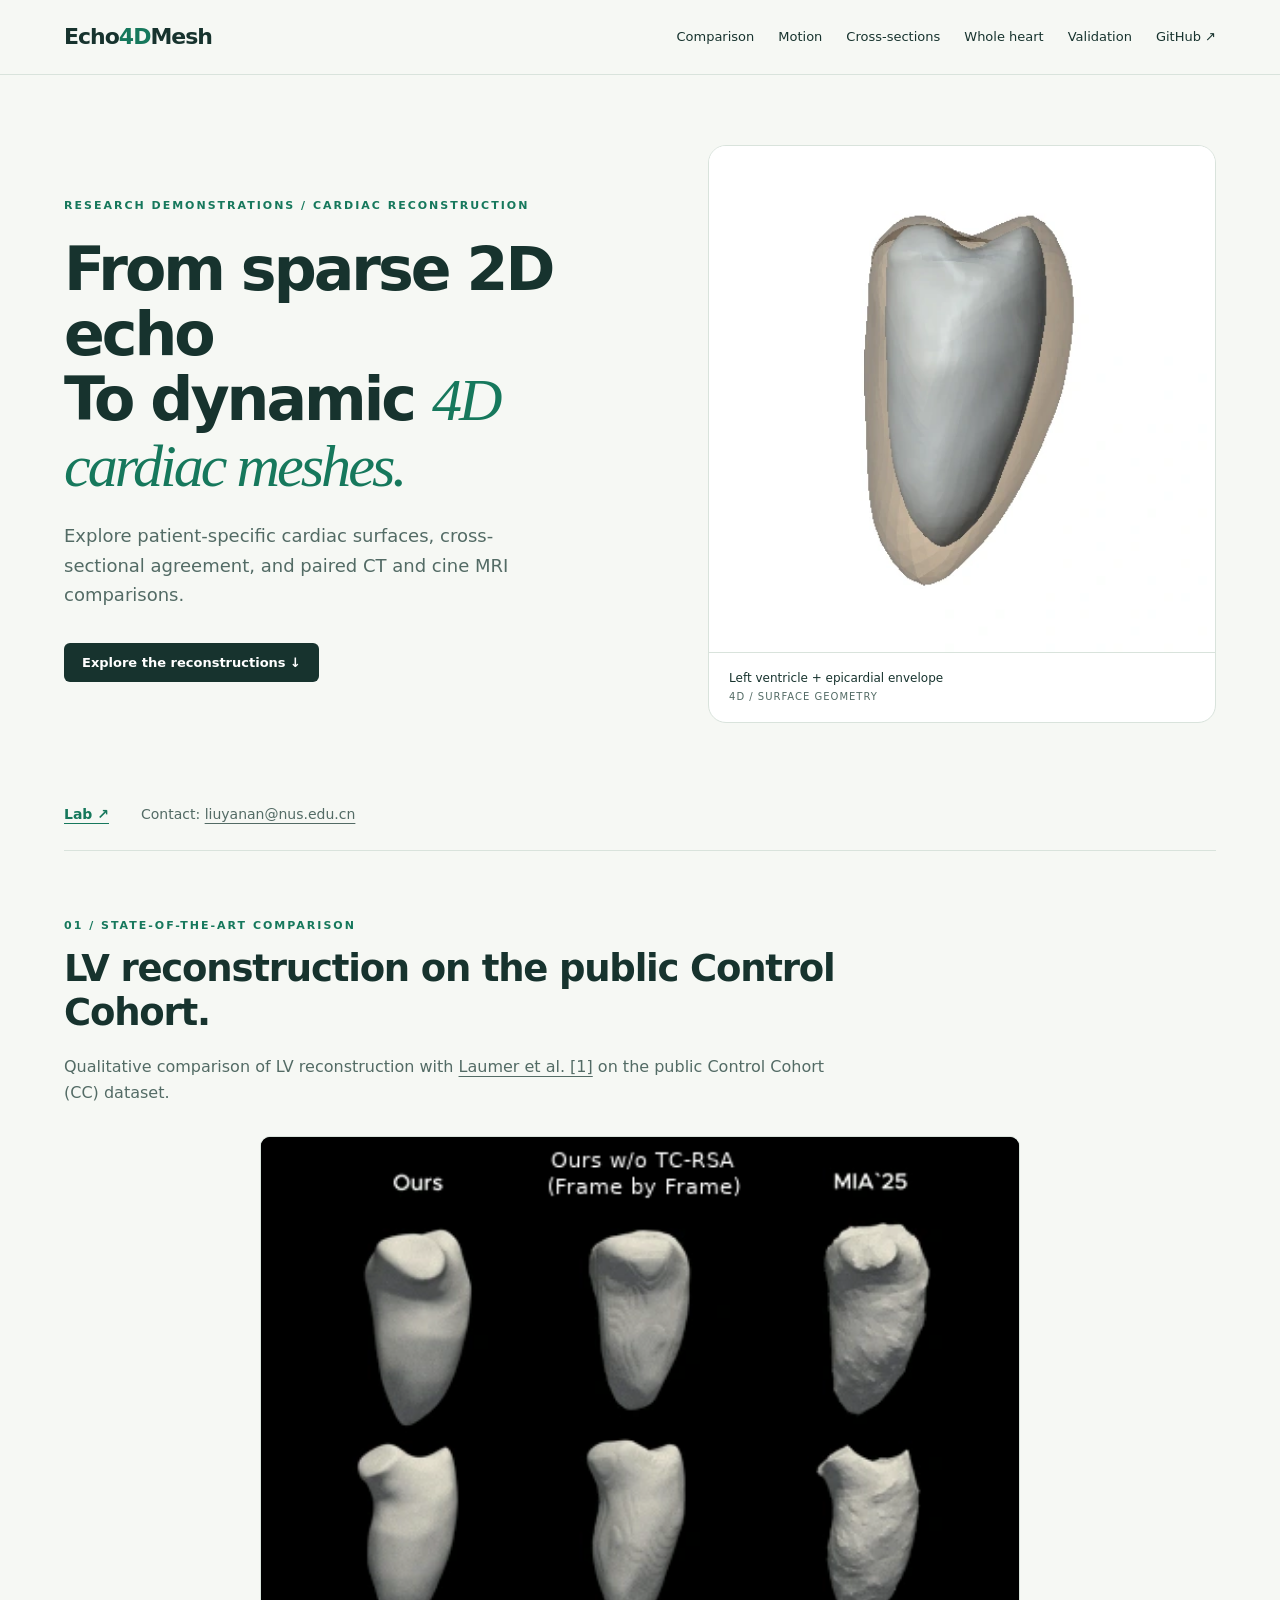
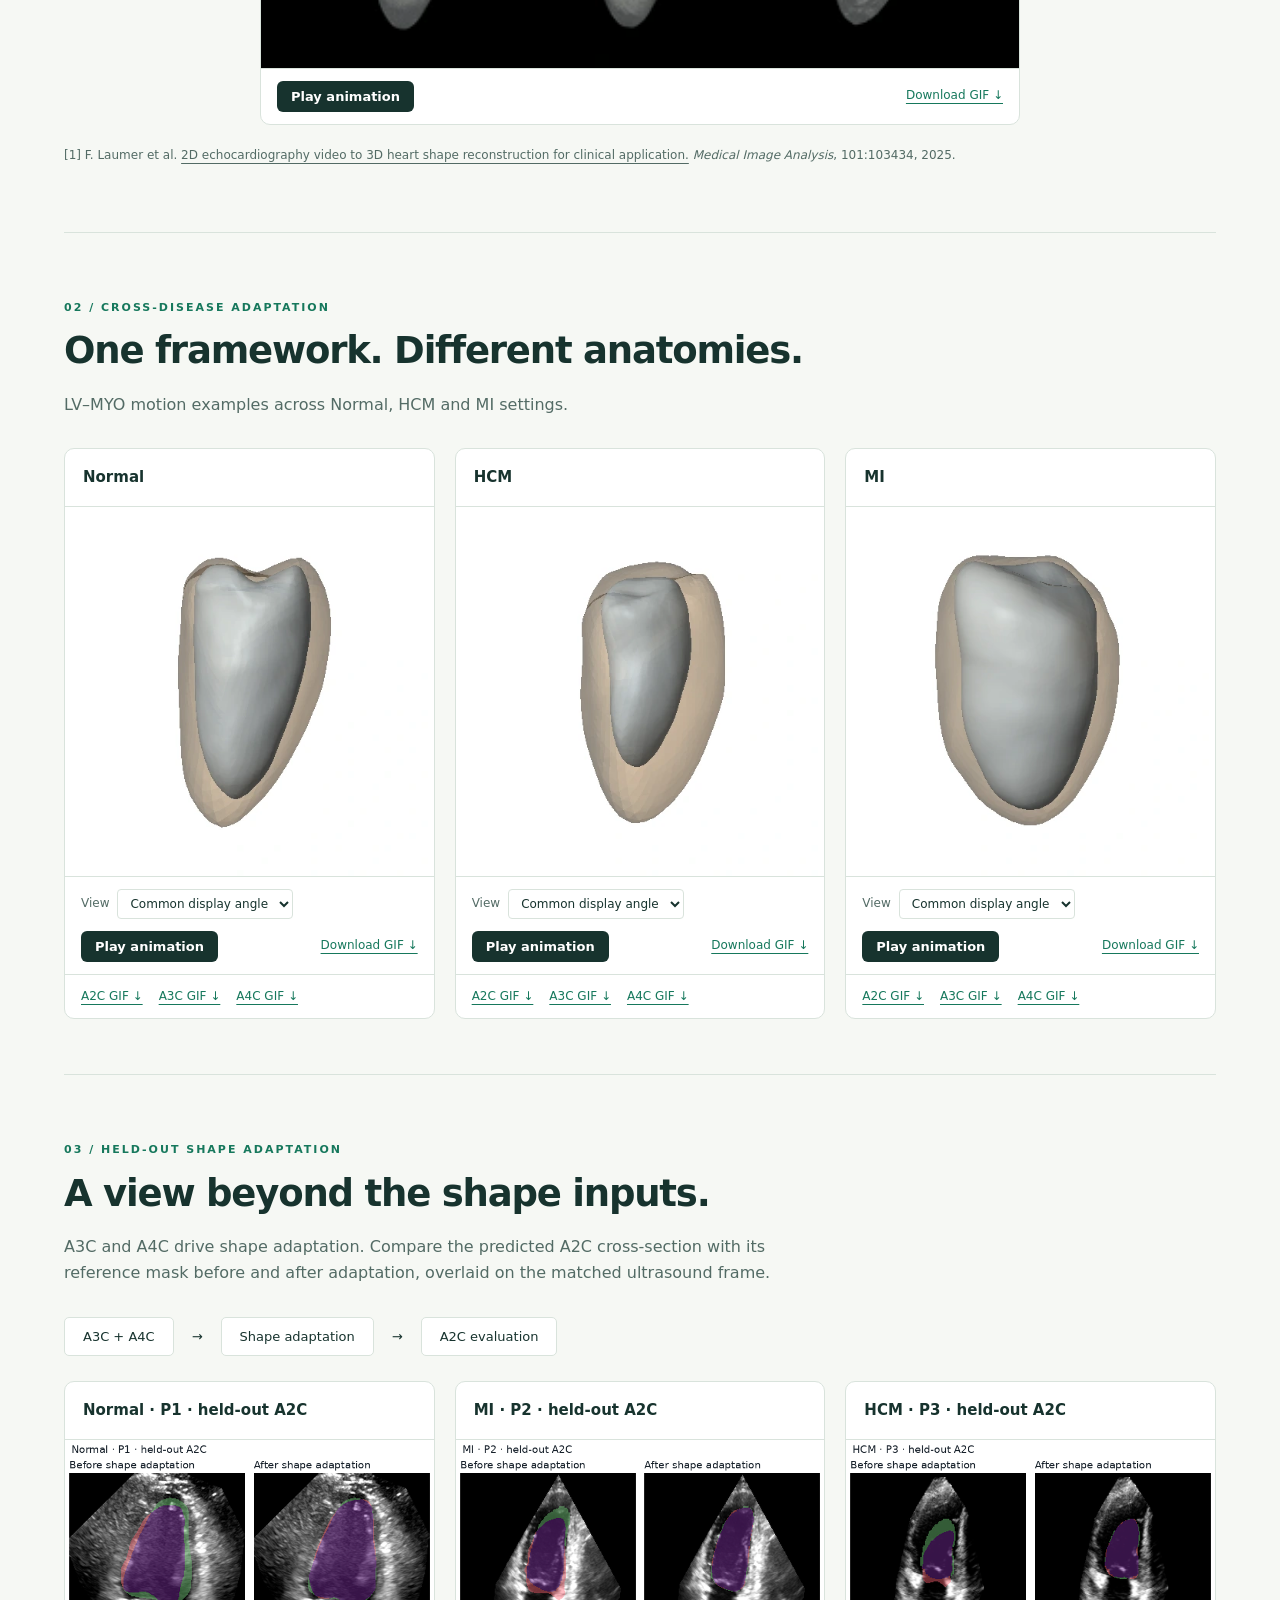
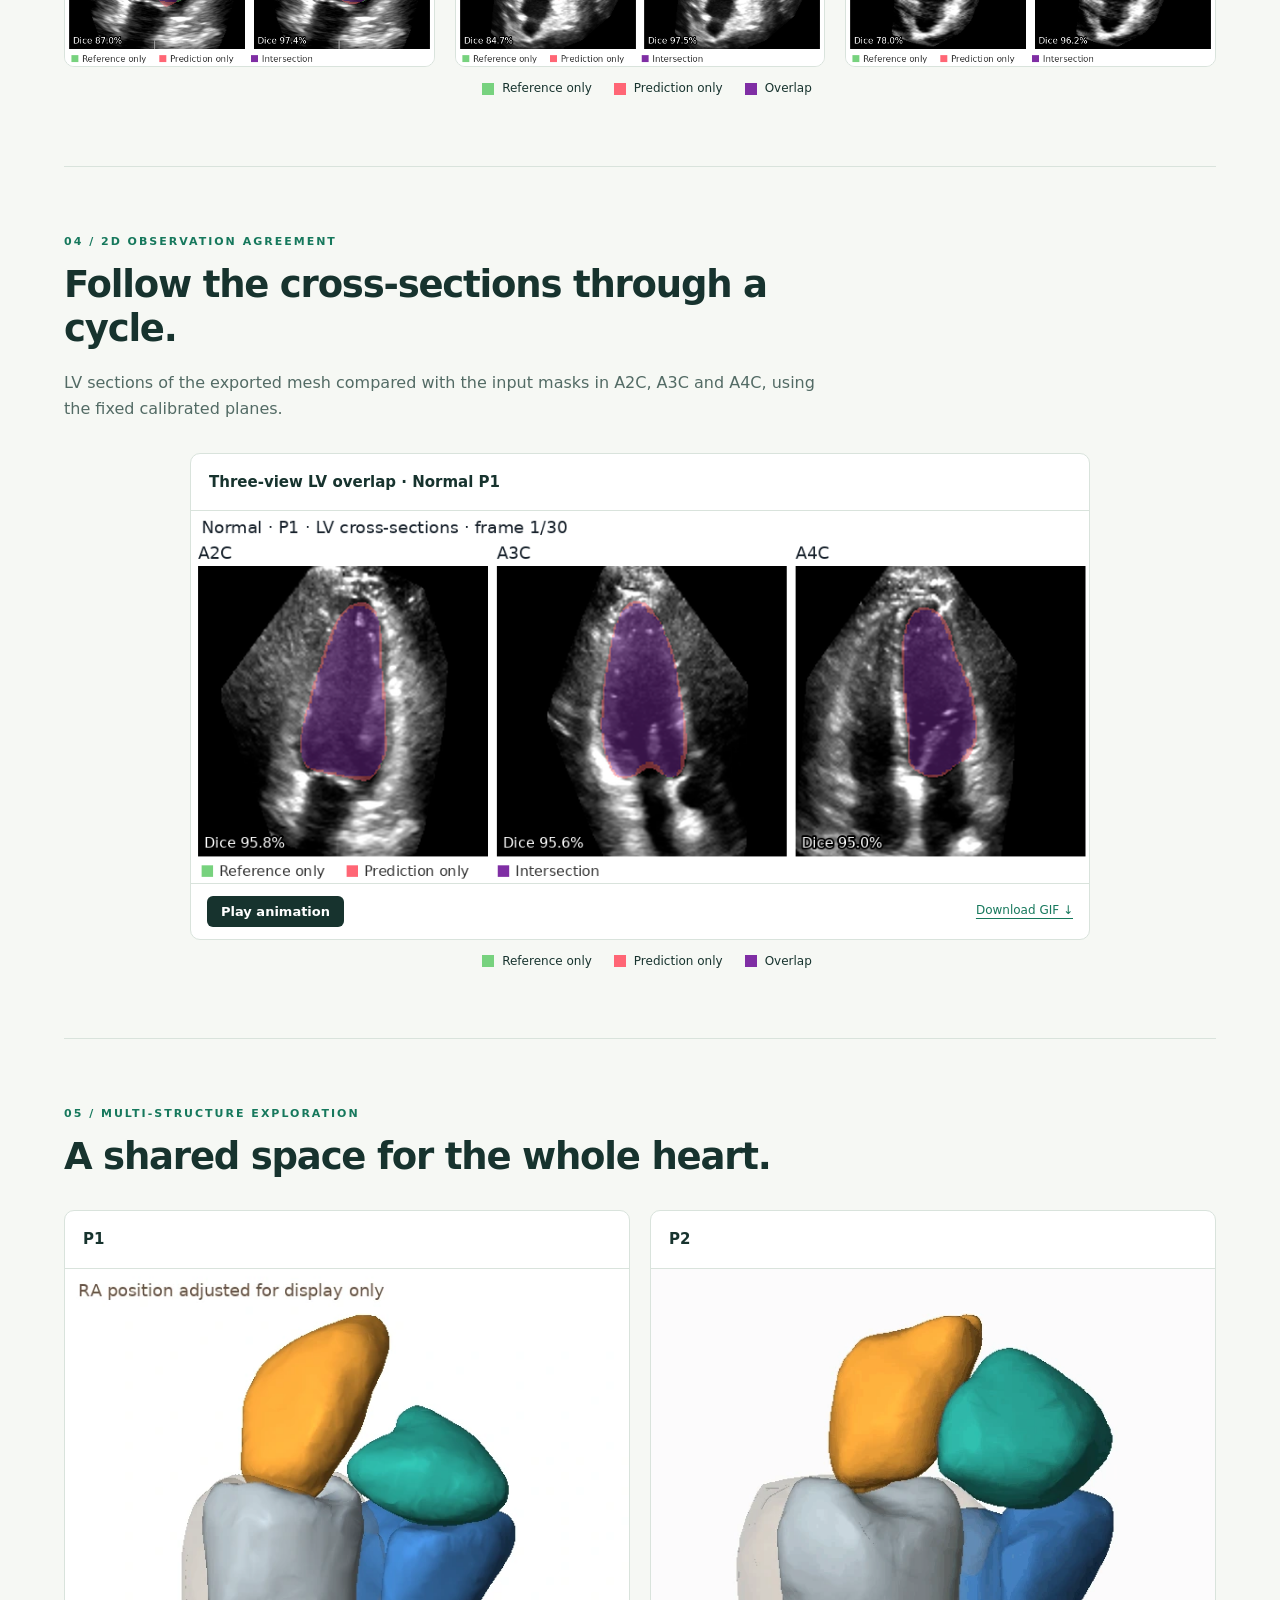
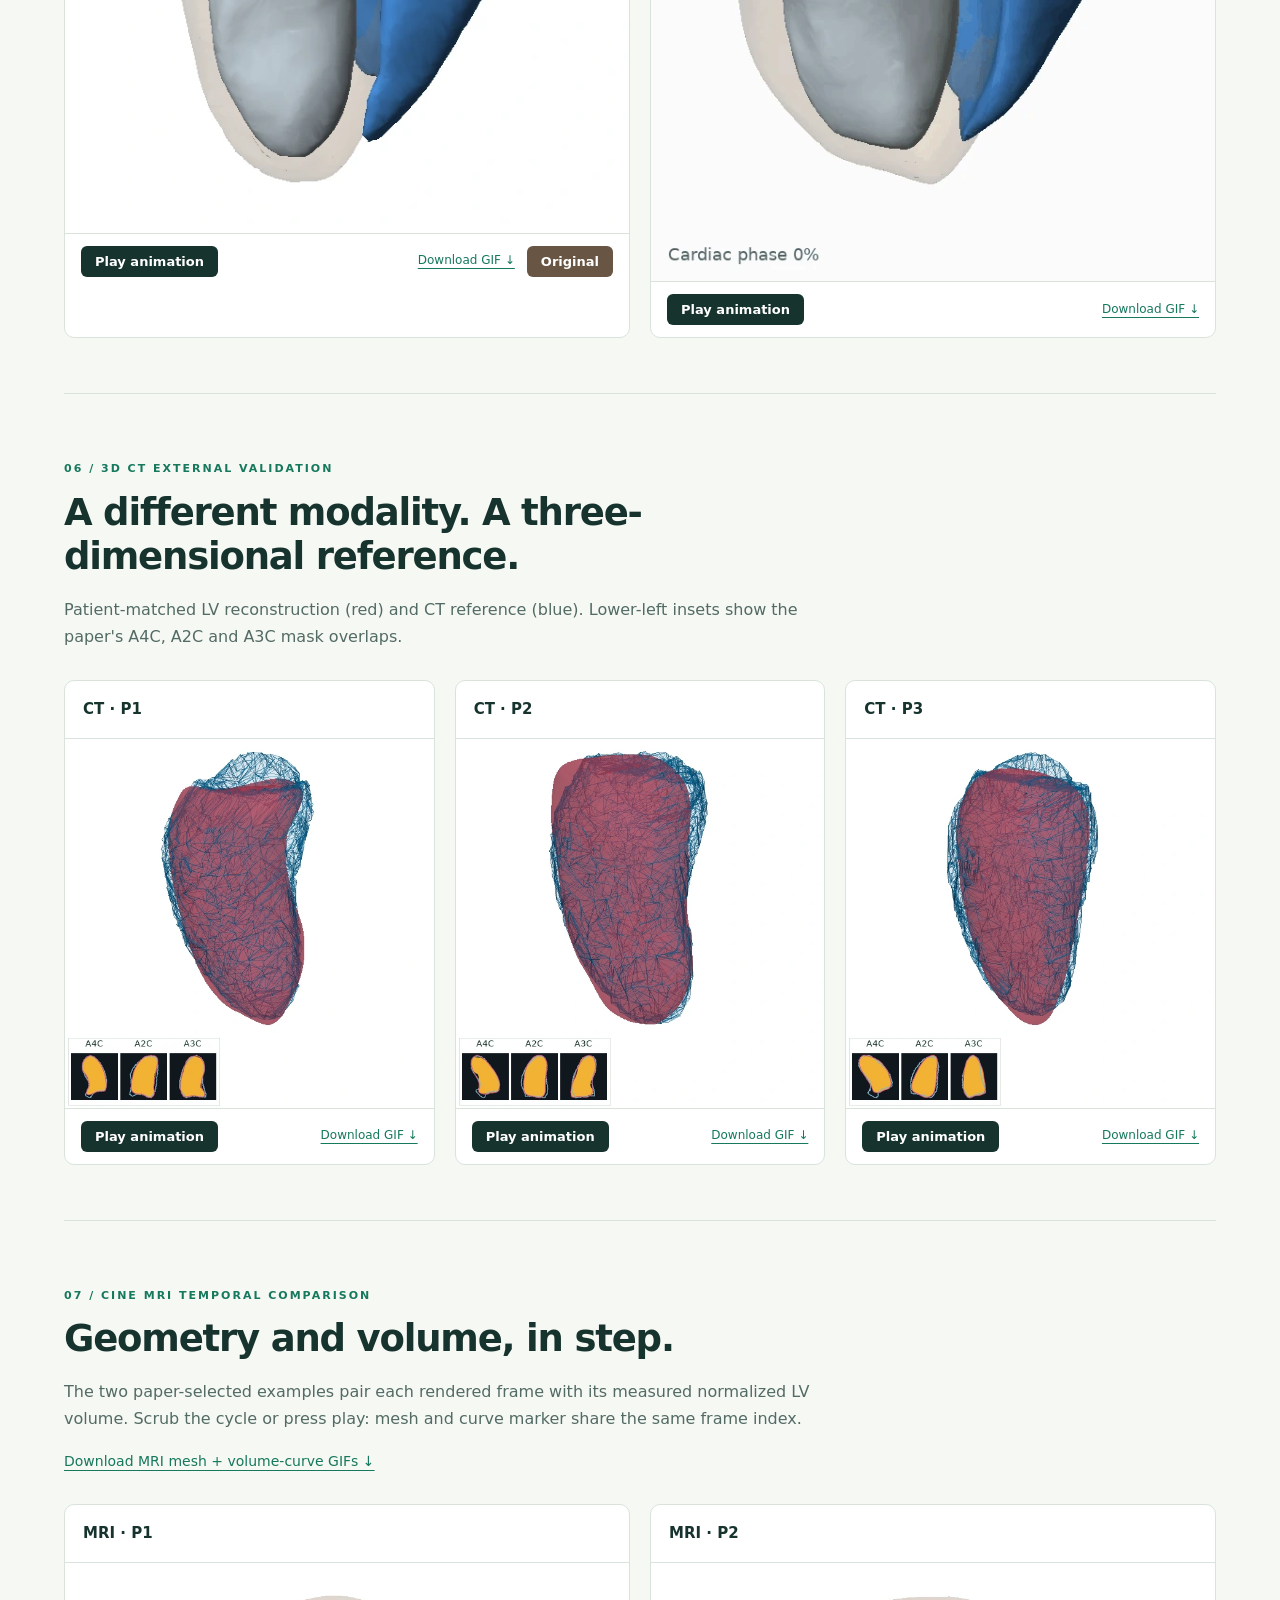
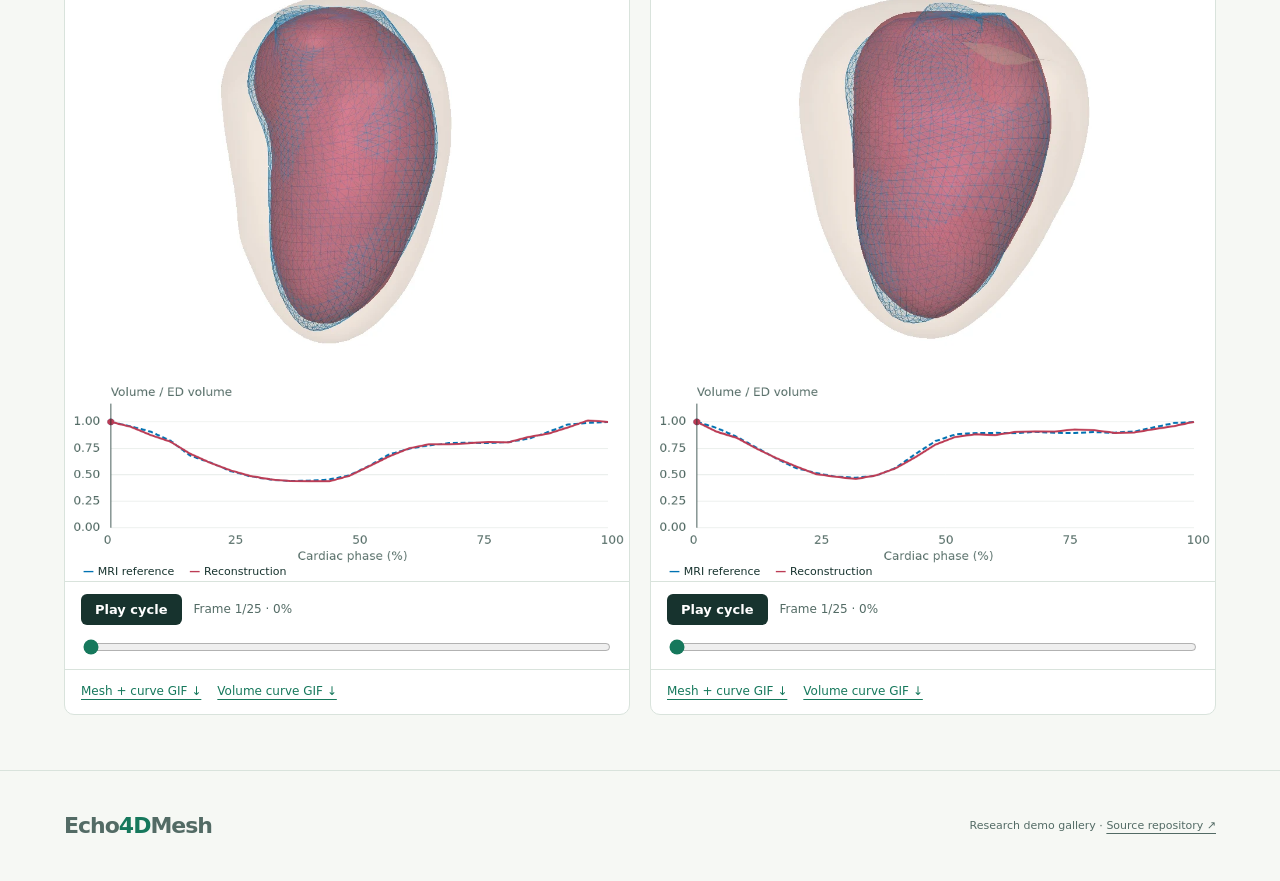
==== docs/index.html @ 699c2f21 "Add lab and contact links, document demo URL" ====
<!doctype html>
<html lang="en"><head><meta charset="utf-8"><meta name="viewport" content="width=device-width, initial-scale=1"><meta name="description" content="Echo4DMesh: from sparse 2D echo to dynamic 4D cardiac meshes. Research demonstrations from sparse-view masks."><title>From Sparse 2D Echo to Dynamic 4D Cardiac Meshes · Echo4DMesh</title><link rel="stylesheet" href="style.css"><script defer src="data.js"></script><script defer src="app.js"></script></head>
<body><header><a class="brand" href="#">Echo<span>4D</span>Mesh</a><nav aria-label="Main navigation"><a href="#comparison">Comparison</a><a href="#clinical">Motion</a><a href="#overlap">Cross-sections</a><a href="#wholeheart">Whole heart</a><a href="#validation">Validation</a><a href="https://github.com/lya19971103/Echo4DMesh">GitHub ↗</a></nav></header>
<main><section class="hero"><div><p class="eyebrow">RESEARCH DEMONSTRATIONS / CARDIAC RECONSTRUCTION</p><h1>From sparse 2D echo<br>To dynamic <em>4D cardiac meshes.</em></h1><p class="intro">Explore patient-specific cardiac surfaces, cross-sectional agreement, and paired CT and cine MRI comparisons.</p><a class="button" href="#comparison">Explore the reconstructions ↓</a></div><figure class="hero-media"><img src="assets/normal-01.webp" alt="Reconstructed LV within its epicardial envelope"><figcaption>Left ventricle + epicardial envelope<span>4D / surface geometry</span></figcaption></figure></section>
<div class="project-links" aria-label="Lab and contact"><a href="https://digitalheartlab.com/">Lab ↗</a><span>Contact: <a href="mailto:liuyanan@nus.edu.cn">liuyanan@nus.edu.cn</a></span></div>
<section id="comparison"><div class="section-head"><p class="eyebrow">01 / STATE-OF-THE-ART COMPARISON</p><h2>LV reconstruction on the public Control Cohort.</h2><p>Qualitative comparison of LV reconstruction with <a href="#ref-mia25">Laumer et al. [1]</a> on the public Control Cohort (CC) dataset.</p></div><div id="comparison-player" class="comparison-block"></div><p class="note" id="ref-mia25">[1] F. Laumer et al. <a href="https://doi.org/10.1016/j.media.2024.103434">2D echocardiography video to 3D heart shape reconstruction for clinical application.</a> <em>Medical Image Analysis</em>, 101:103434, 2025.</p></section>
<section id="clinical"><div class="section-head"><p class="eyebrow">02 / CROSS-DISEASE ADAPTATION</p><h2>One framework. Different anatomies.</h2><p>LV–MYO motion examples across Normal, HCM and MI settings.</p></div><div id="clinical-grid" class="grid three"></div></section>
<section id="heldout"><div class="section-head"><p class="eyebrow">03 / HELD-OUT SHAPE ADAPTATION</p><h2>A view beyond the shape inputs.</h2><p>A3C and A4C drive shape adaptation. Compare the predicted A2C cross-section with its reference mask before and after adaptation, overlaid on the matched ultrasound frame.</p></div><div class="protocol"><span>A3C + A4C</span><span aria-hidden="true">→</span><span>Shape adaptation</span><span aria-hidden="true">→</span><span>A2C evaluation</span></div><div id="heldout-grid" class="grid three"></div><p class="legend"><i class="green"></i>Reference only <i class="red"></i>Prediction only <i class="purple"></i>Overlap</p></section>
<section id="overlap"><div class="section-head"><p class="eyebrow">04 / 2D OBSERVATION AGREEMENT</p><h2>Follow the cross-sections through a cycle.</h2><p>LV sections of the exported mesh compared with the input masks in A2C, A3C and A4C, using the fixed calibrated planes.</p></div><div id="overlap-player" class="wide"></div><p class="legend"><i class="green"></i>Reference only <i class="red"></i>Prediction only <i class="purple"></i>Overlap</p></section>
<section id="wholeheart"><div class="section-head"><p class="eyebrow">05 / MULTI-STRUCTURE EXPLORATION</p><h2>A shared space for the whole heart.</h2></div><div id="wholeheart-grid" class="grid two"></div></section>
<section id="validation"><div class="section-head"><p class="eyebrow">06 / 3D CT EXTERNAL VALIDATION</p><h2>A different modality. A three-dimensional reference.</h2><p>Patient-matched LV reconstruction (red) and CT reference (blue). Lower-left insets show the paper's A4C, A2C and A3C mask overlaps.</p></div><div id="ct-grid" class="grid three"></div></section>
<section id="mri"><div class="section-head"><p class="eyebrow">07 / CINE MRI TEMPORAL COMPARISON</p><h2>Geometry and volume, in step.</h2><p>The two paper-selected examples pair each rendered frame with its measured normalized LV volume. Scrub the cycle or press play: mesh and curve marker share the same frame index.</p><a class="download-link" href="assets/MRI_mesh_and_volume_GIFs.zip" download>Download MRI mesh + volume-curve GIFs ↓</a></div><div id="mri-grid" class="grid two"></div></section>
</main>
<footer><a class="brand" href="#">Echo<span>4D</span>Mesh</a><p>Research demo gallery · <a href="https://github.com/lya19971103/Echo4DMesh">Source repository ↗</a></p></footer></body></html>
---- docs/style.css ----
:root{--ink:#17332e;--muted:#536b65;--paper:#f6f8f4;--accent:#16785c;--line:#d9e3dc}*{box-sizing:border-box}html{scroll-behavior:smooth;scroll-padding-top:90px}body{margin:0;color:var(--ink);background:var(--paper);font:16px/1.65 system-ui,-apple-system,BlinkMacSystemFont,"Segoe UI",sans-serif}header{display:flex;justify-content:space-between;align-items:center;gap:24px;padding:19px 5vw;border-bottom:1px solid var(--line);background:#f6f8f4f5;position:sticky;top:0;z-index:5;backdrop-filter:blur(12px)}a{color:inherit;text-underline-offset:4px}.brand{font-weight:800;font-size:22px;letter-spacing:-1px;text-decoration:none;white-space:nowrap}.brand span{color:var(--accent)}nav{display:flex;gap:24px;font-size:13px}nav a{text-decoration:none}nav a:hover{color:var(--accent)}main{max-width:1280px;margin:auto;padding:0 5vw}.hero{display:grid;grid-template-columns:1.15fr 1fr;gap:60px;align-items:center;padding:70px 0 80px}.eyebrow{font-size:11px;letter-spacing:2px;font-weight:750;color:var(--accent)}h1{font-size:clamp(38px,4.7vw,66px);line-height:1.08;font-weight:650;letter-spacing:-3px;margin:22px 0}h1 em{font-family:Georgia,serif;font-weight:normal;color:var(--accent)}.intro{font-size:18px;color:var(--muted);max-width:500px}.button,button{display:inline-block;background:var(--ink);color:white;border:0;border-radius:6px;padding:12px 18px;font:600 13px system-ui;cursor:pointer;text-decoration:none}.button{margin-top:15px}.fine{font-size:11px;color:var(--muted);margin-top:20px}.hero-media{margin:0;background:white;border:1px solid var(--line);border-radius:18px;overflow:hidden}.hero-media img{width:100%;display:block}.hero-media figcaption{padding:16px 20px;font-size:12px;border-top:1px solid var(--line)}figcaption span{display:block;color:var(--muted);font-size:10px;text-transform:uppercase;letter-spacing:1px}section:not(.hero){padding:55px 0;border-top:1px solid var(--line)}.section-head{max-width:780px;margin-bottom:30px}h2{font-size:clamp(25px,3vw,37px);line-height:1.2;letter-spacing:-1.2px;font-weight:650;margin:12px 0 18px}.section-head p:not(.eyebrow),.note{color:var(--muted)}.grid{display:grid;gap:20px}.three{grid-template-columns:repeat(3,1fr)}.two{grid-template-columns:repeat(2,1fr)}.card{background:white;border:1px solid var(--line);border-radius:10px;overflow:hidden}.card h3{font-size:15px;margin:0;padding:16px 18px;border-bottom:1px solid var(--line)}.card img{width:100%;display:block;object-fit:contain}.controls{display:flex;align-items:center;gap:12px;padding:12px 16px;border-top:1px solid var(--line);flex-wrap:wrap;font-size:12px}.controls a{margin-left:auto;color:var(--accent)}button{padding:8px 14px}button:hover{background:var(--accent)}button:focus-visible,a:focus-visible,input:focus-visible{outline:3px solid #d39632;outline-offset:3px}.note{font-size:12px;line-height:1.7;margin-top:20px;max-width:1000px}.protocol{display:flex;gap:18px;align-items:center;flex-wrap:wrap;margin:0 0 25px;font-size:13px}.protocol span:nth-child(odd){border:1px solid var(--line);padding:8px 18px;border-radius:5px;background:white}.legend{display:flex;align-items:center;justify-content:center;gap:8px;font-size:12px;flex-wrap:wrap}.legend i{width:12px;height:12px;margin-left:14px}.green{background:#77d27e}.red{background:#ff6675}.purple{background:#7f2ea4}.wide{max-width:900px;margin:auto}.wide img{width:100%}.mri-image{max-height:420px}.mri-curve{width:100%;height:180px;display:block}.slider{width:100%;accent-color:var(--accent)}.readout{font-variant-numeric:tabular-nums;color:var(--muted)}.chart-legend{display:flex;gap:15px;padding:0 18px;font-size:11px}.chart-legend span:before{content:'— ';font-weight:bold;color:var(--c)}.methods h3{font-size:16px}.methods .grid p{font-size:13px;color:var(--muted)}footer{border-top:1px solid var(--line);padding:35px 5vw;display:flex;gap:35px;justify-content:space-between;align-items:center;font-size:11px;color:var(--muted)}@media(max-width:800px){header{flex-wrap:wrap;gap:9px}nav{gap:14px;flex-wrap:wrap;font-size:11px}.hero{grid-template-columns:1fr;gap:25px;padding:35px 0}.hero-media{max-width:420px}h1{letter-spacing:-1.8px}.three,.two{grid-template-columns:1fr}.card{max-width:620px;width:100%;margin:auto}section:not(.hero){padding:35px 0}footer{align-items:flex-start;flex-direction:column;gap:5px}}@media(prefers-reduced-motion:reduce){html{scroll-behavior:auto}}
.view-selector{display:flex;align-items:center;gap:8px;width:100%;color:var(--muted)}.view-selector select{min-width:0;max-width:100%;padding:6px 8px;border:1px solid var(--line);border-radius:4px;background:white;color:var(--ink);font:inherit}.view-downloads{display:flex;flex-wrap:wrap;gap:10px 16px;padding:12px 16px;border-top:1px solid var(--line);font-size:12px;color:var(--accent)}.download-link{font-size:14px;color:var(--accent)}select:focus-visible{outline:3px solid #d39632;outline-offset:3px}
.comparison-block{max-width:760px;margin:0 auto 14px}.comparison-block img{background:black}.comparison-note{margin:0 auto 30px;max-width:760px}.geometry-toggle{background:#685543}
.project-links{display:flex;align-items:center;flex-wrap:wrap;gap:12px 32px;padding:0 0 24px;font-size:14px;color:var(--muted)}.project-links>a{font-weight:650;color:var(--accent)}.project-links a{overflow-wrap:anywhere}
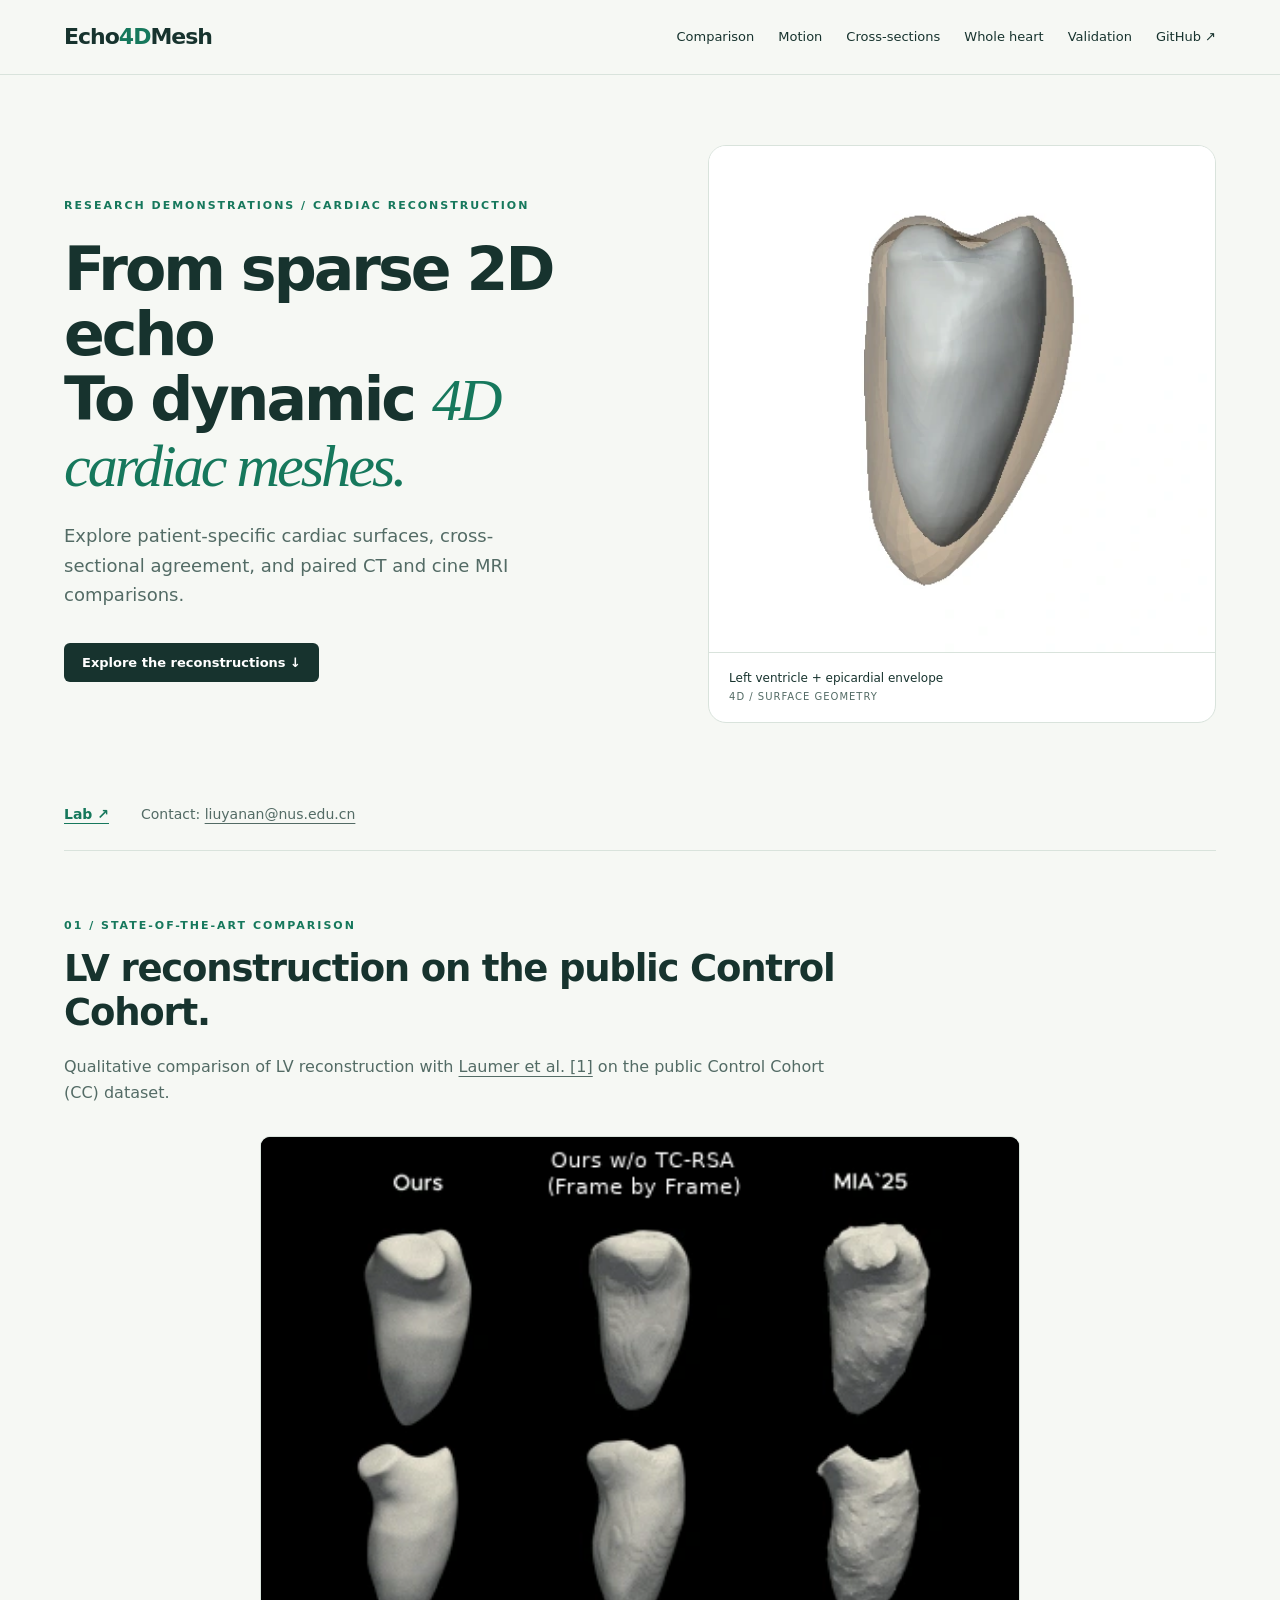
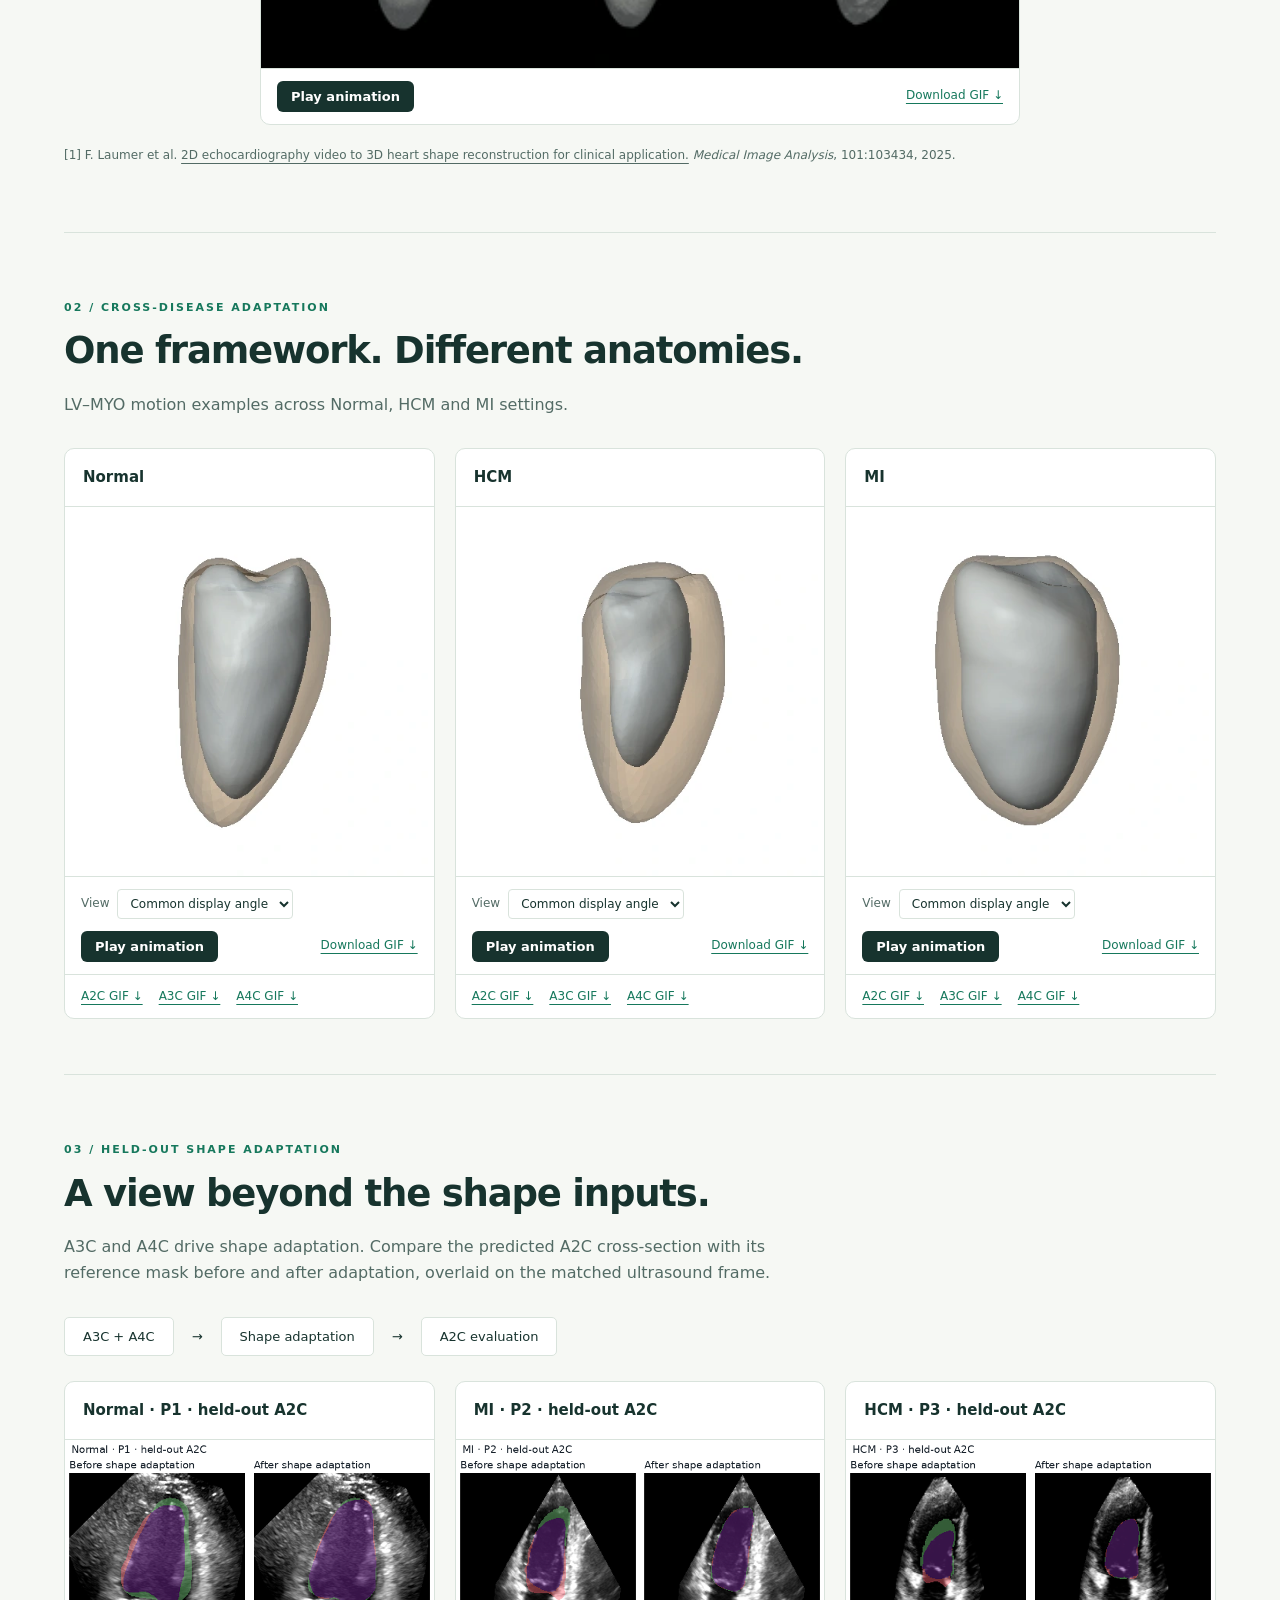
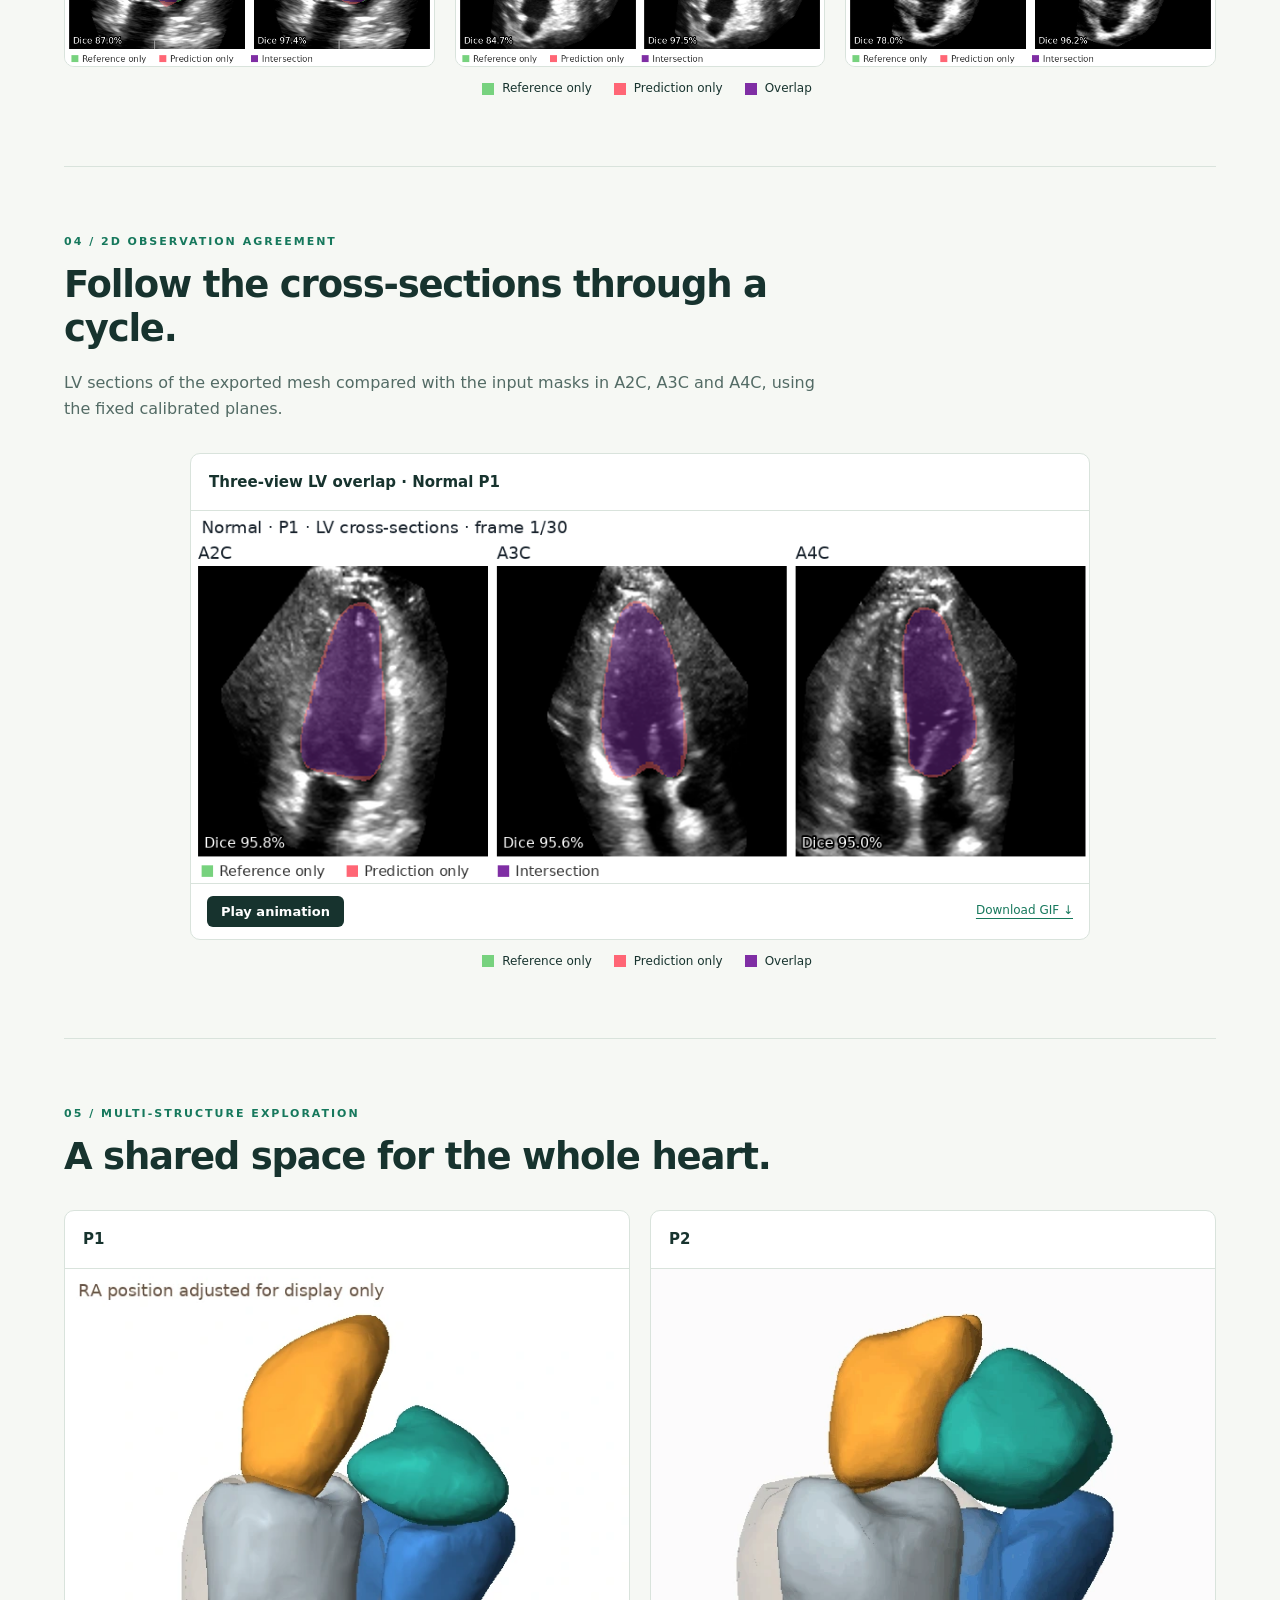
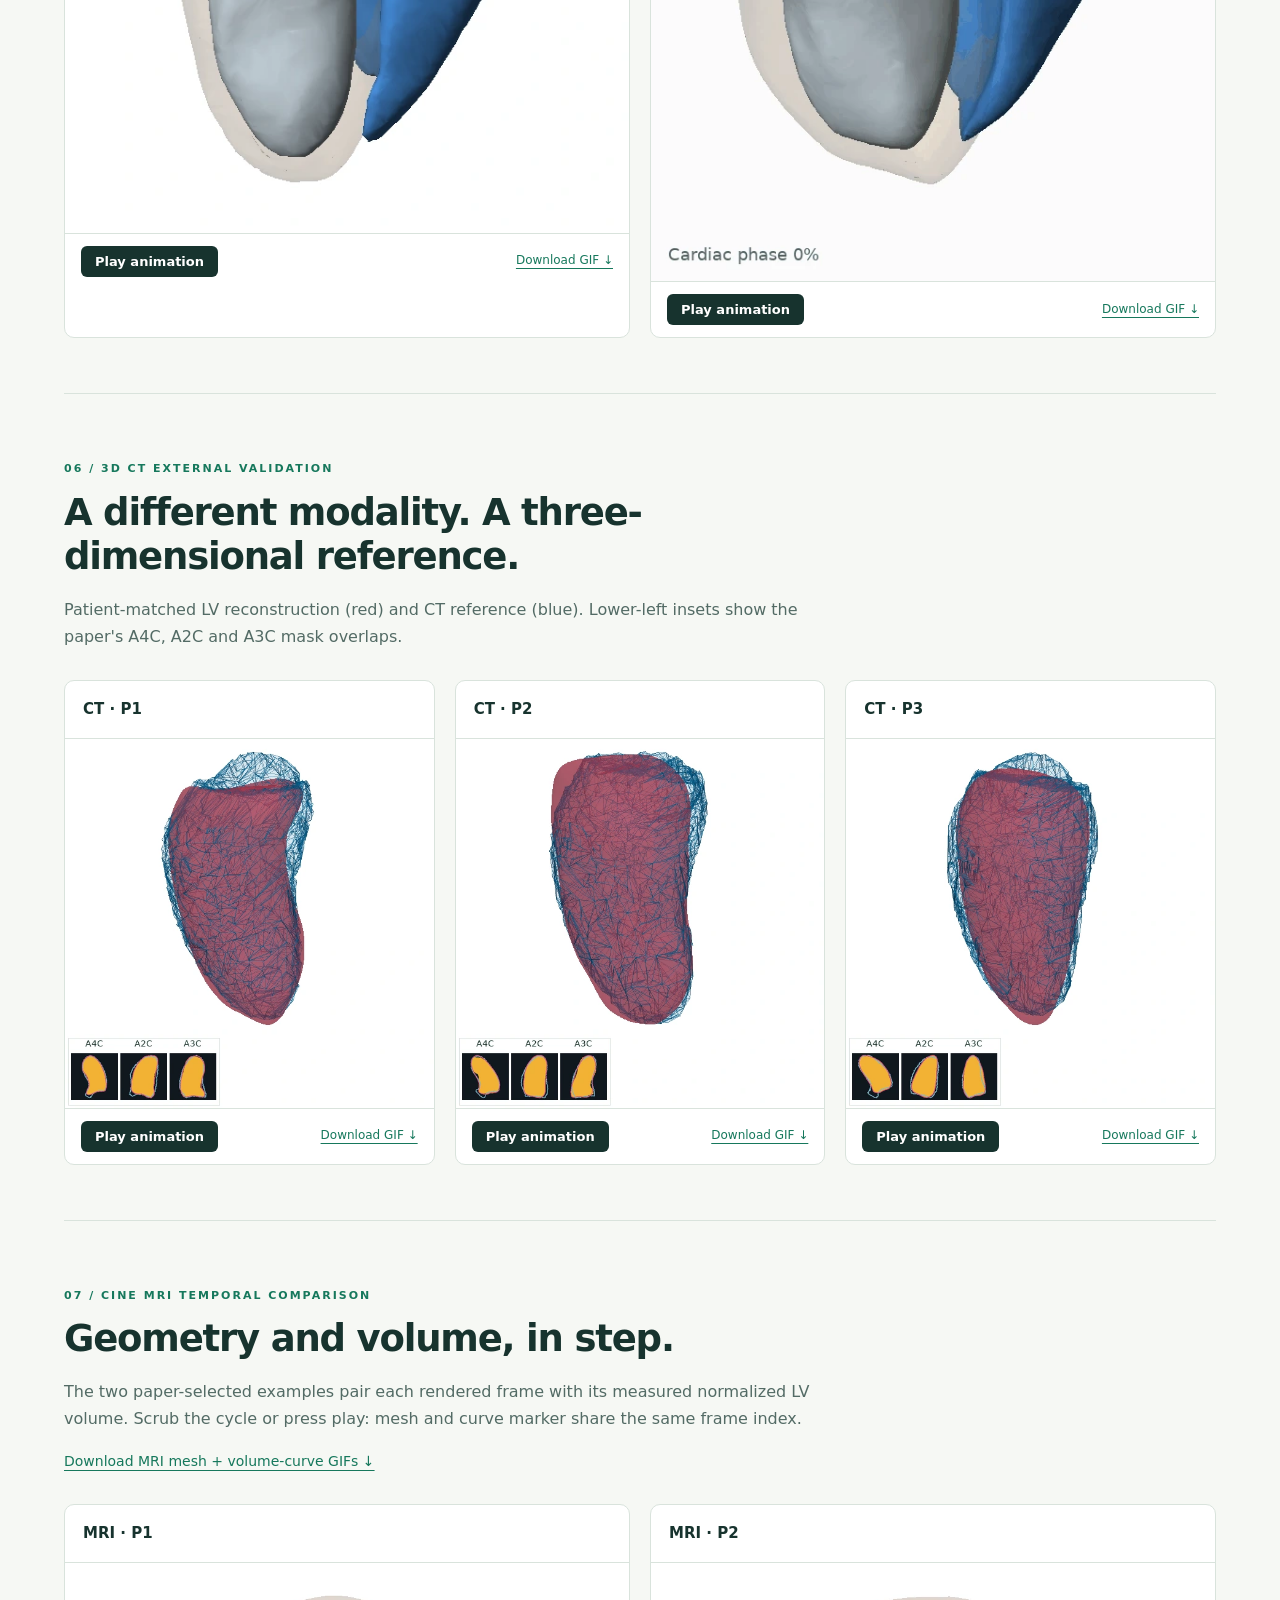
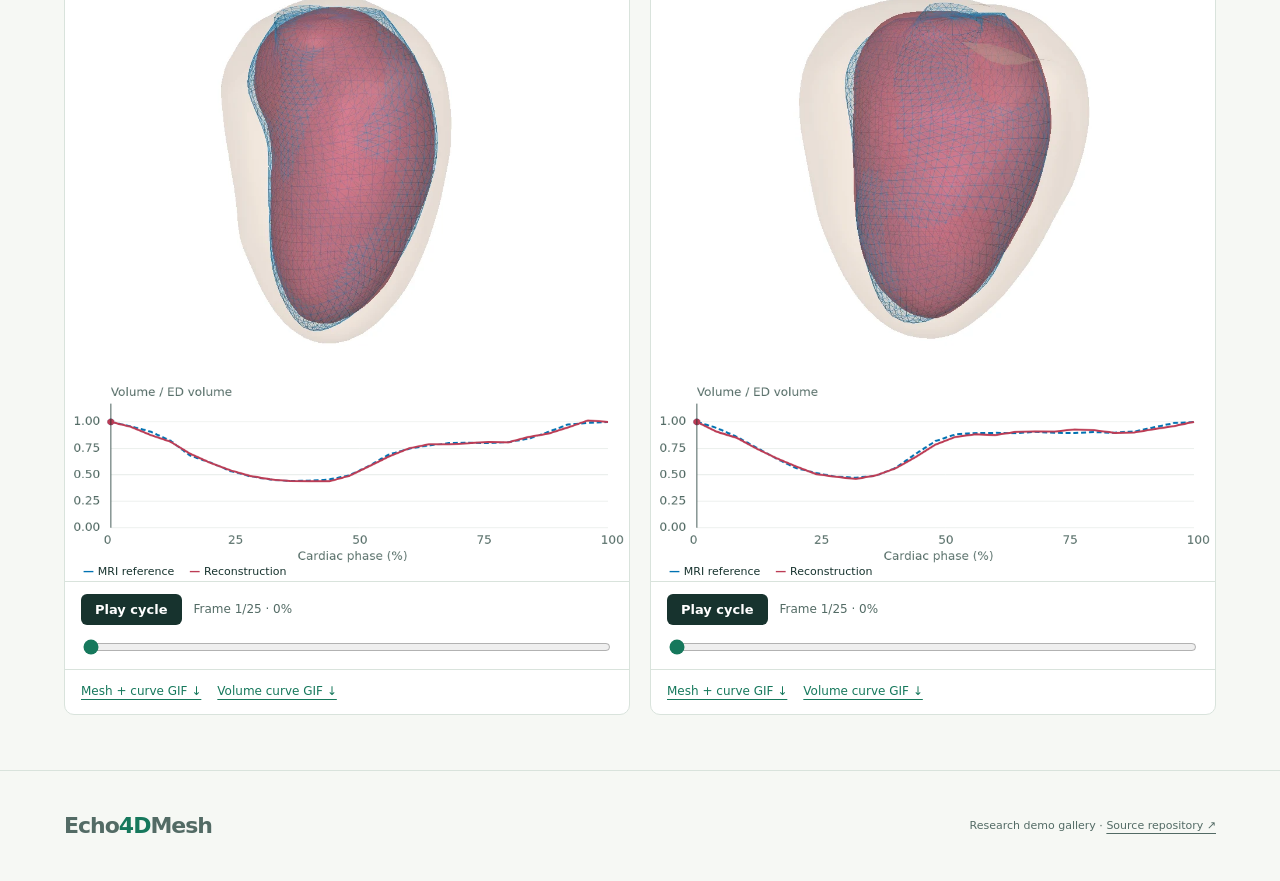
==== commit aa82de16: "Version gallery scripts to invalidate stale Original button cache" ====
--- a/docs/index.html
+++ b/docs/index.html
@@ -1,5 +1,5 @@
 <!doctype html>
-<html lang="en"><head><meta charset="utf-8"><meta name="viewport" content="width=device-width, initial-scale=1"><meta name="description" content="Echo4DMesh: from sparse 2D echo to dynamic 4D cardiac meshes. Research demonstrations from sparse-view masks."><title>From Sparse 2D Echo to Dynamic 4D Cardiac Meshes · Echo4DMesh</title><link rel="stylesheet" href="style.css"><script defer src="data.js"></script><script defer src="app.js"></script></head>
+<html lang="en"><head><meta charset="utf-8"><meta name="viewport" content="width=device-width, initial-scale=1"><meta name="description" content="Echo4DMesh: from sparse 2D echo to dynamic 4D cardiac meshes. Research demonstrations from sparse-view masks."><title>From Sparse 2D Echo to Dynamic 4D Cardiac Meshes · Echo4DMesh</title><link rel="stylesheet" href="style.css?v=f8210ab"><script defer src="data.js?v=f8210ab"></script><script defer src="app.js?v=f8210ab"></script></head>
 <body><header><a class="brand" href="#">Echo<span>4D</span>Mesh</a><nav aria-label="Main navigation"><a href="#comparison">Comparison</a><a href="#clinical">Motion</a><a href="#overlap">Cross-sections</a><a href="#wholeheart">Whole heart</a><a href="#validation">Validation</a><a href="https://github.com/lya19971103/Echo4DMesh">GitHub ↗</a></nav></header>
 <main><section class="hero"><div><p class="eyebrow">RESEARCH DEMONSTRATIONS / CARDIAC RECONSTRUCTION</p><h1>From sparse 2D echo<br>To dynamic <em>4D cardiac meshes.</em></h1><p class="intro">Explore patient-specific cardiac surfaces, cross-sectional agreement, and paired CT and cine MRI comparisons.</p><a class="button" href="#comparison">Explore the reconstructions ↓</a></div><figure class="hero-media"><img src="assets/normal-01.webp" alt="Reconstructed LV within its epicardial envelope"><figcaption>Left ventricle + epicardial envelope<span>4D / surface geometry</span></figcaption></figure></section>
 <div class="project-links" aria-label="Lab and contact"><a href="https://digitalheartlab.com/">Lab ↗</a><span>Contact: <a href="mailto:liuyanan@nus.edu.cn">liuyanan@nus.edu.cn</a></span></div>
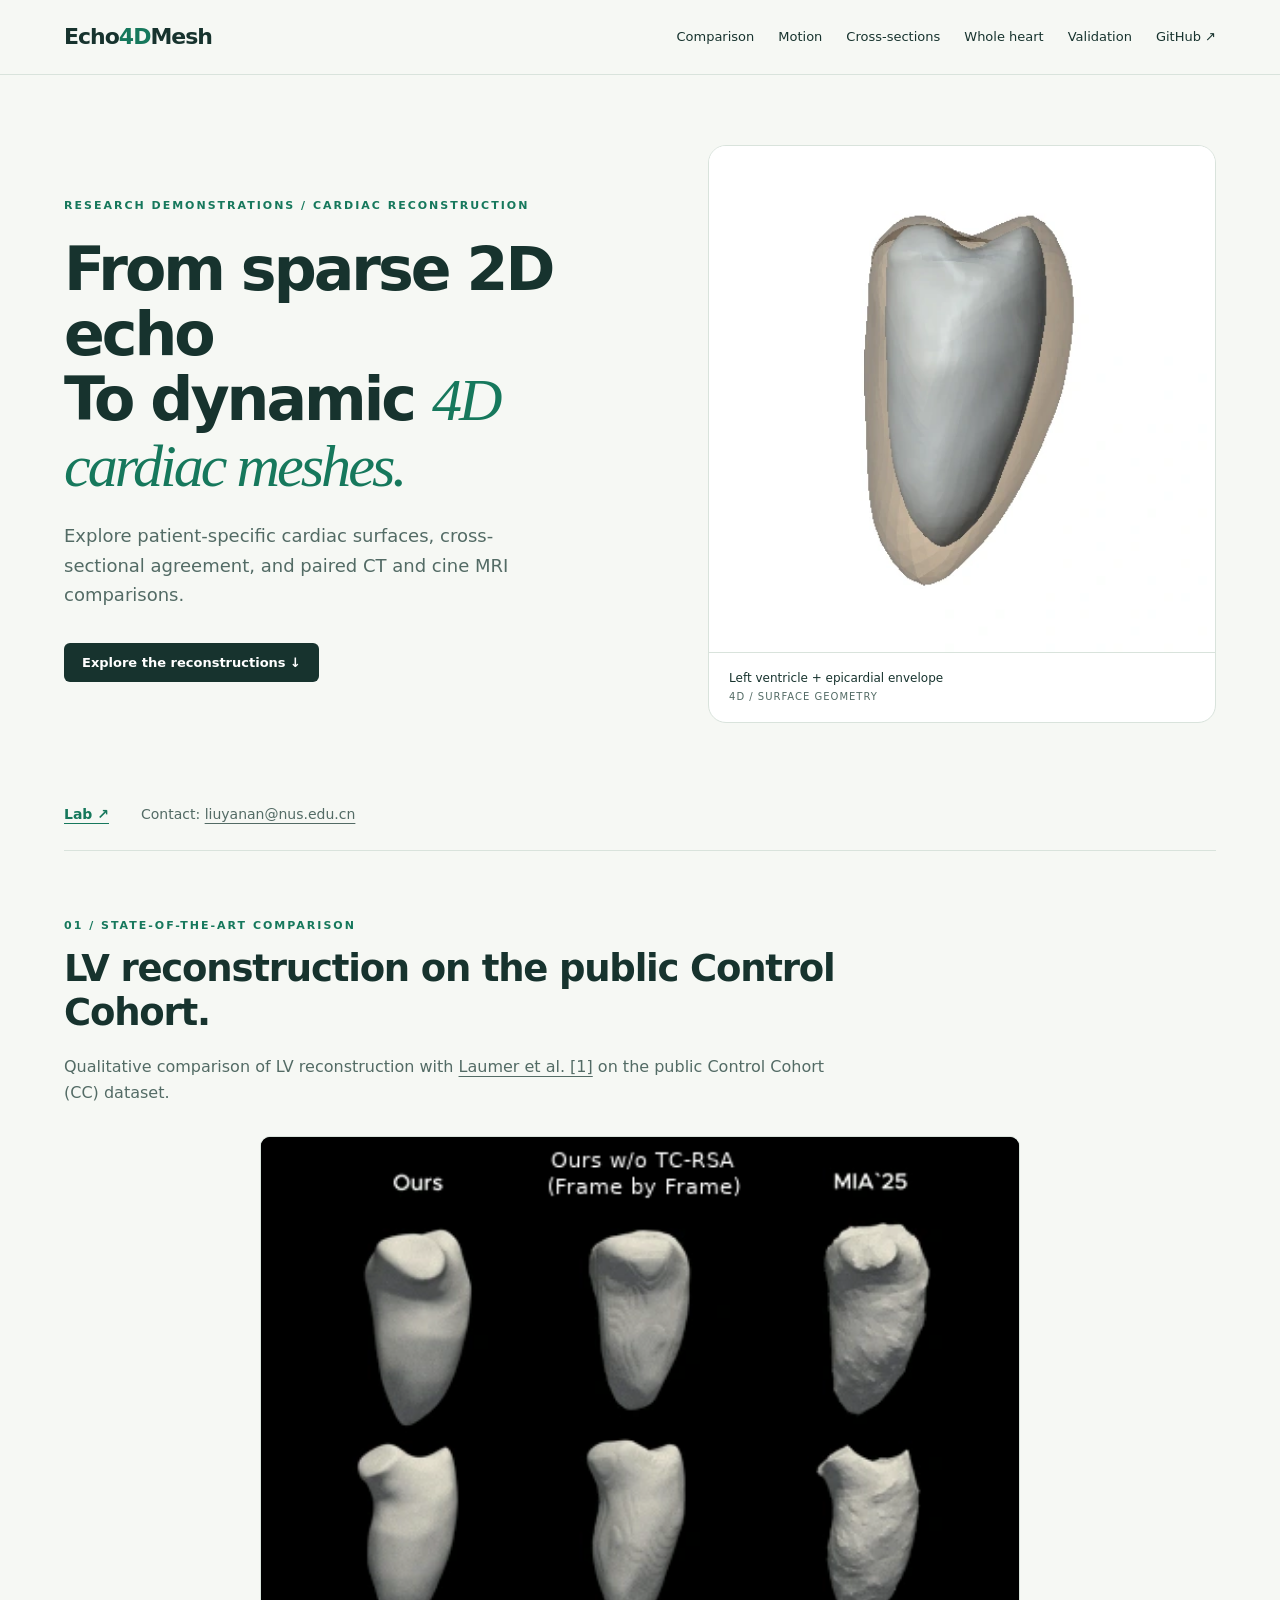
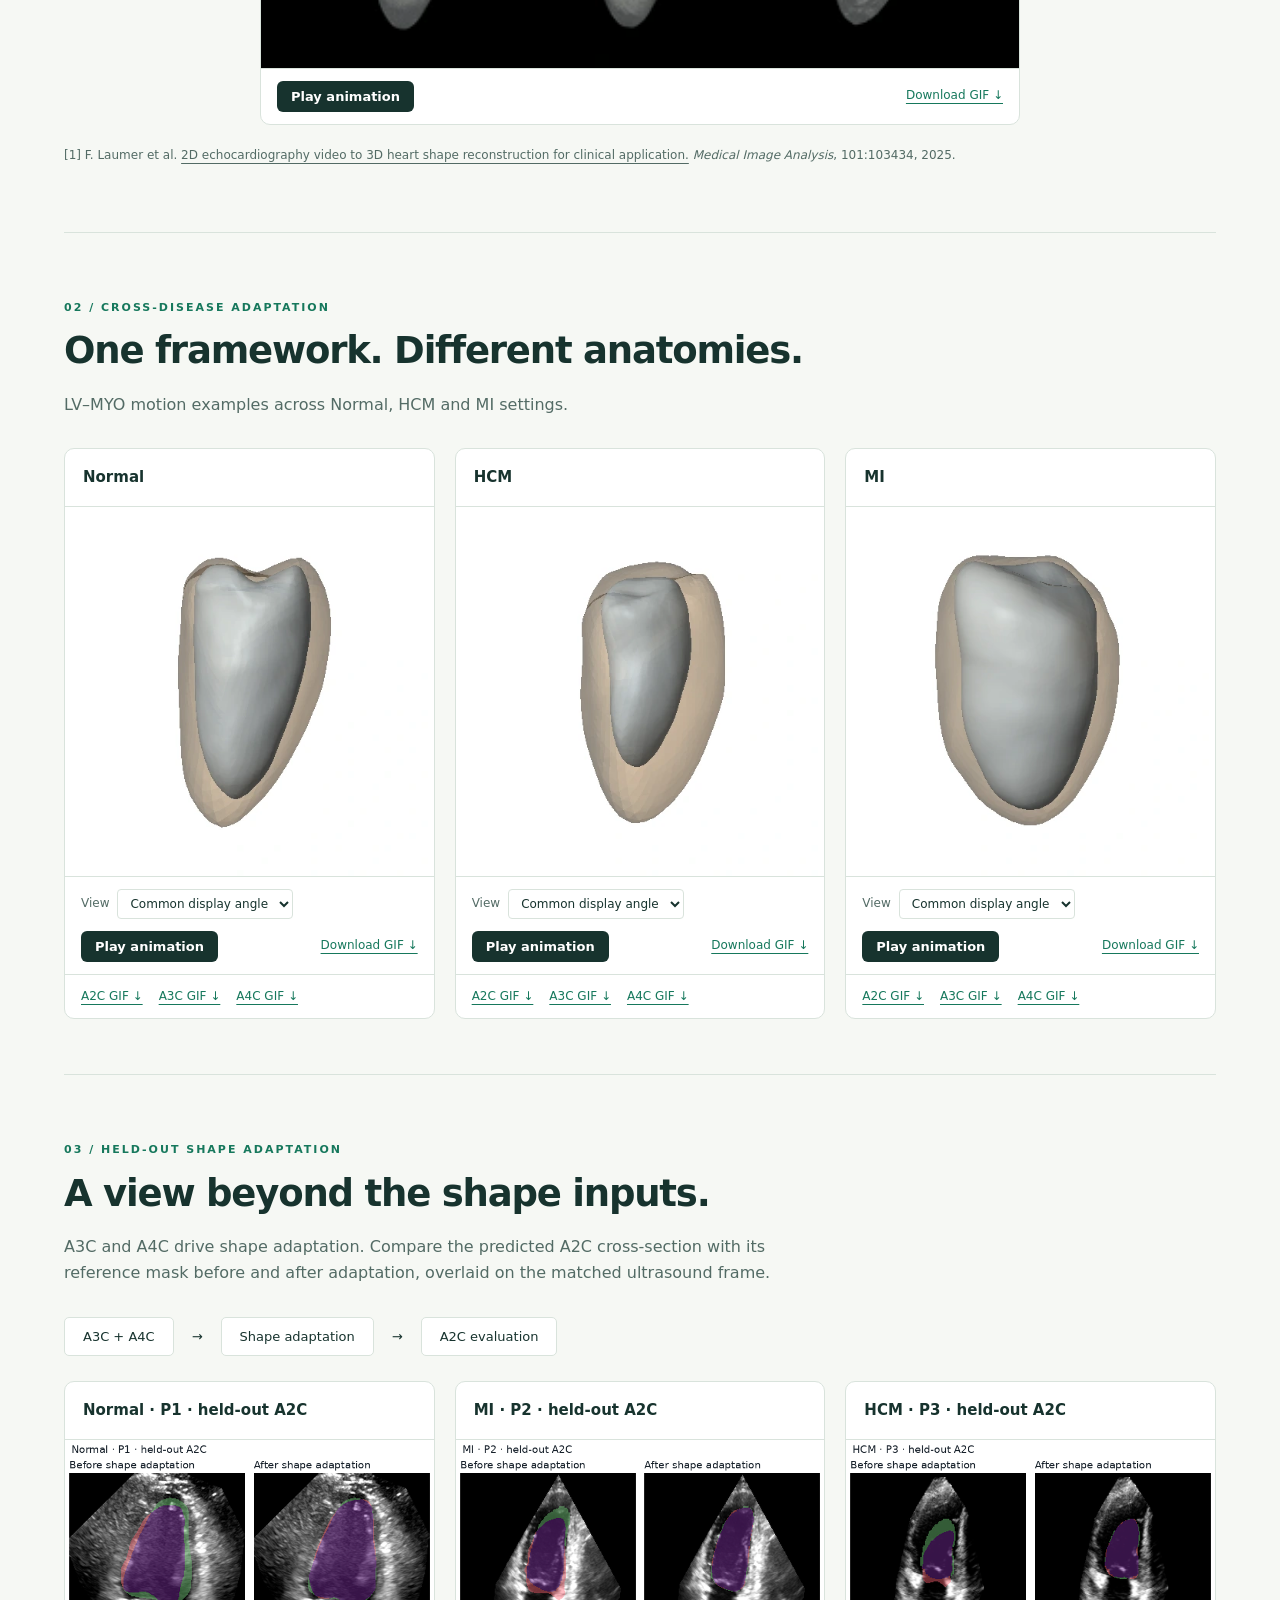
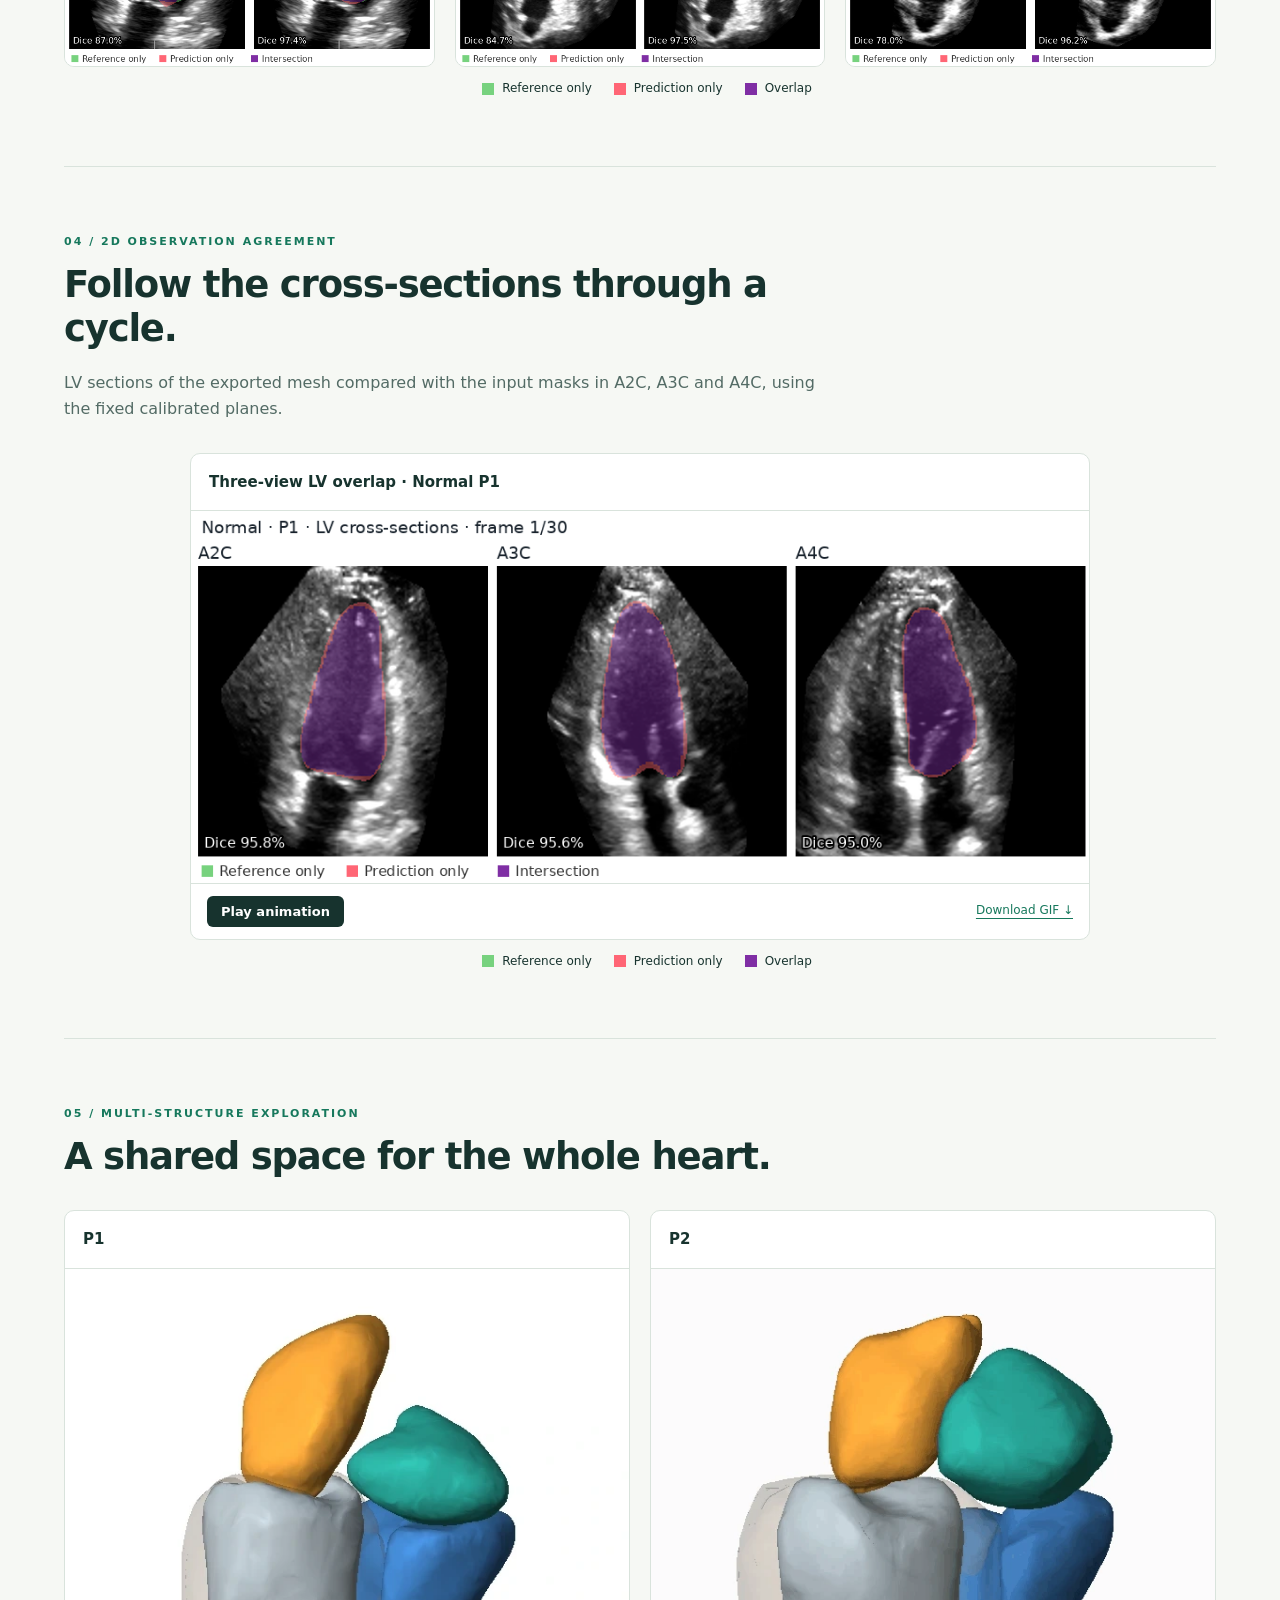
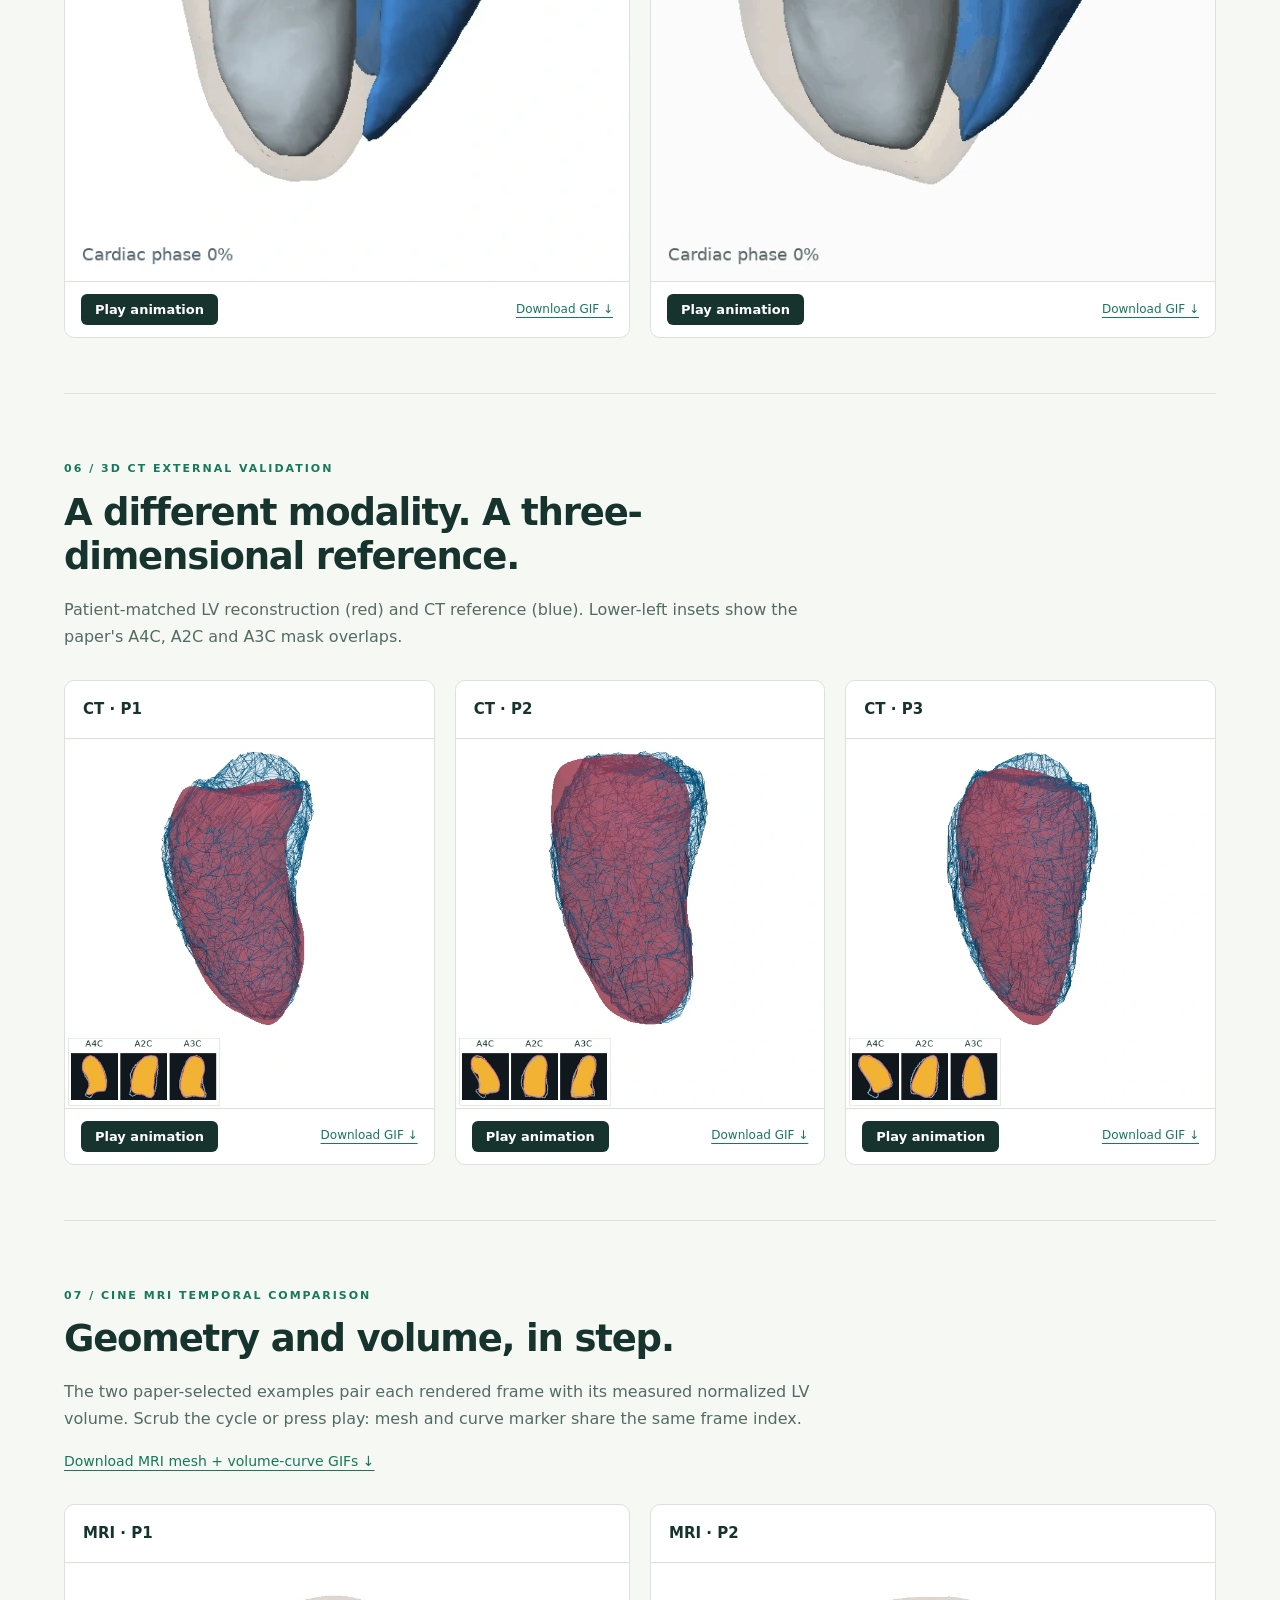
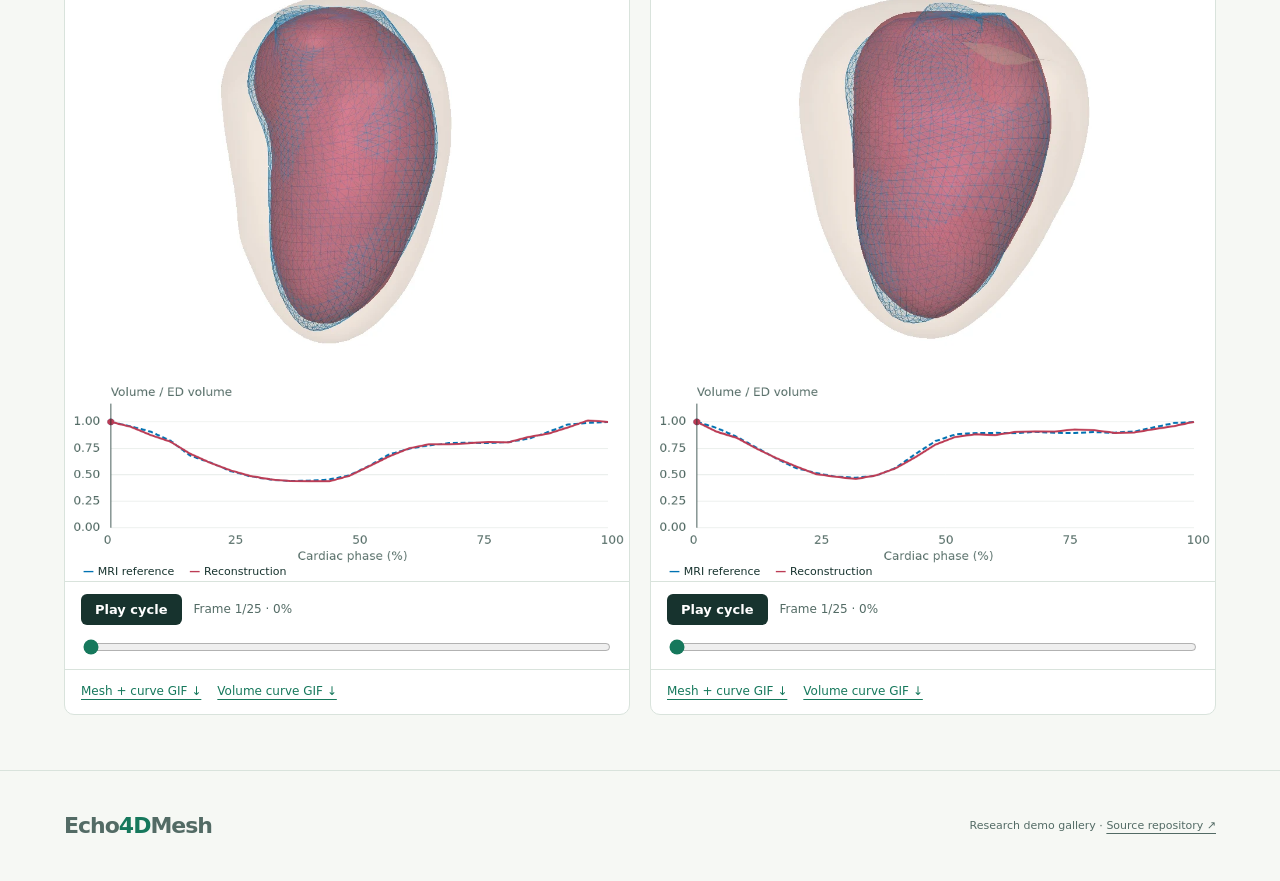
==== commit ef31a72d: "Unify whole-heart card framing and remove P1 text overlay" ====
--- a/docs/index.html
+++ b/docs/index.html
@@ -1,5 +1,5 @@
 <!doctype html>
-<html lang="en"><head><meta charset="utf-8"><meta name="viewport" content="width=device-width, initial-scale=1"><meta name="description" content="Echo4DMesh: from sparse 2D echo to dynamic 4D cardiac meshes. Research demonstrations from sparse-view masks."><title>From Sparse 2D Echo to Dynamic 4D Cardiac Meshes · Echo4DMesh</title><link rel="stylesheet" href="style.css?v=f8210ab"><script defer src="data.js?v=f8210ab"></script><script defer src="app.js?v=f8210ab"></script></head>
+<html lang="en"><head><meta charset="utf-8"><meta name="viewport" content="width=device-width, initial-scale=1"><meta name="description" content="Echo4DMesh: from sparse 2D echo to dynamic 4D cardiac meshes. Research demonstrations from sparse-view masks."><title>From Sparse 2D Echo to Dynamic 4D Cardiac Meshes · Echo4DMesh</title><link rel="stylesheet" href="style.css?v=wholeheart-unified-20261106"><script defer src="data.js?v=wholeheart-unified-20261106"></script><script defer src="app.js?v=wholeheart-unified-20261106"></script></head>
 <body><header><a class="brand" href="#">Echo<span>4D</span>Mesh</a><nav aria-label="Main navigation"><a href="#comparison">Comparison</a><a href="#clinical">Motion</a><a href="#overlap">Cross-sections</a><a href="#wholeheart">Whole heart</a><a href="#validation">Validation</a><a href="https://github.com/lya19971103/Echo4DMesh">GitHub ↗</a></nav></header>
 <main><section class="hero"><div><p class="eyebrow">RESEARCH DEMONSTRATIONS / CARDIAC RECONSTRUCTION</p><h1>From sparse 2D echo<br>To dynamic <em>4D cardiac meshes.</em></h1><p class="intro">Explore patient-specific cardiac surfaces, cross-sectional agreement, and paired CT and cine MRI comparisons.</p><a class="button" href="#comparison">Explore the reconstructions ↓</a></div><figure class="hero-media"><img src="assets/normal-01.webp" alt="Reconstructed LV within its epicardial envelope"><figcaption>Left ventricle + epicardial envelope<span>4D / surface geometry</span></figcaption></figure></section>
 <div class="project-links" aria-label="Lab and contact"><a href="https://digitalheartlab.com/">Lab ↗</a><span>Contact: <a href="mailto:liuyanan@nus.edu.cn">liuyanan@nus.edu.cn</a></span></div>
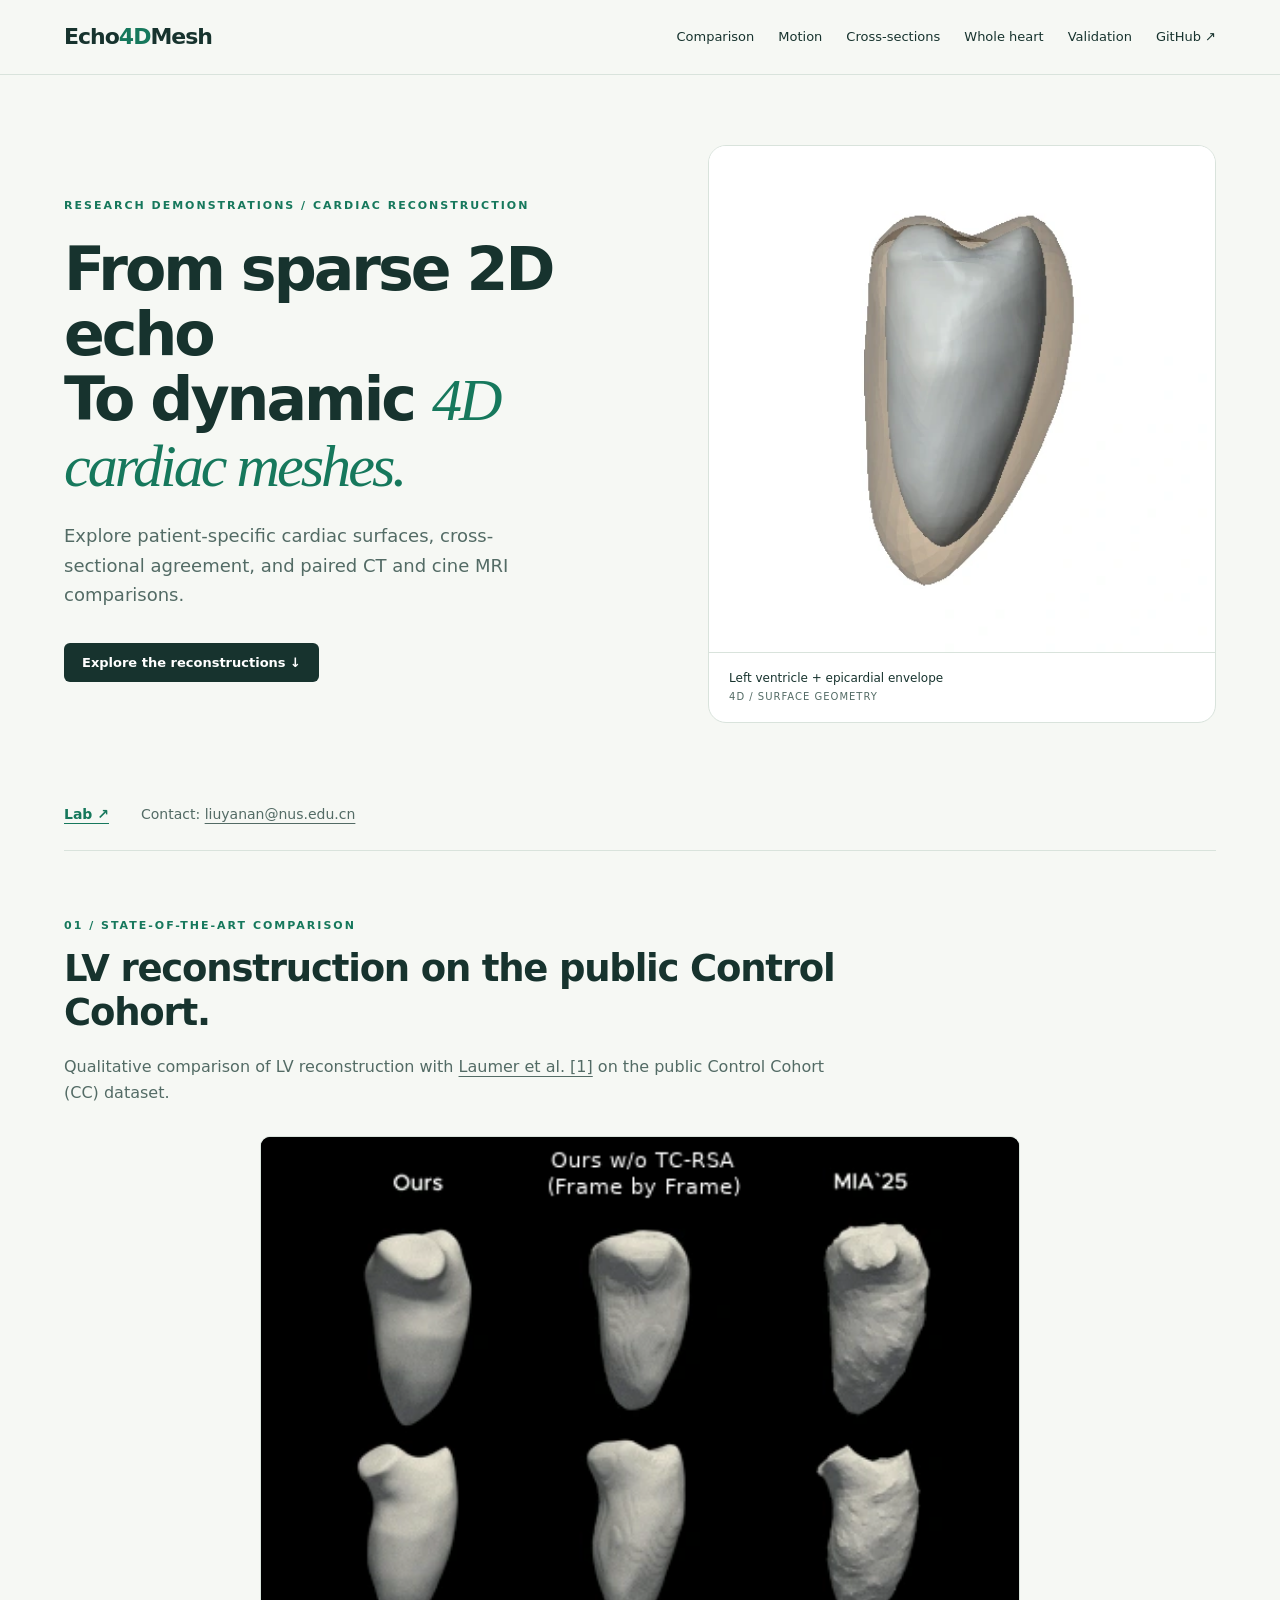
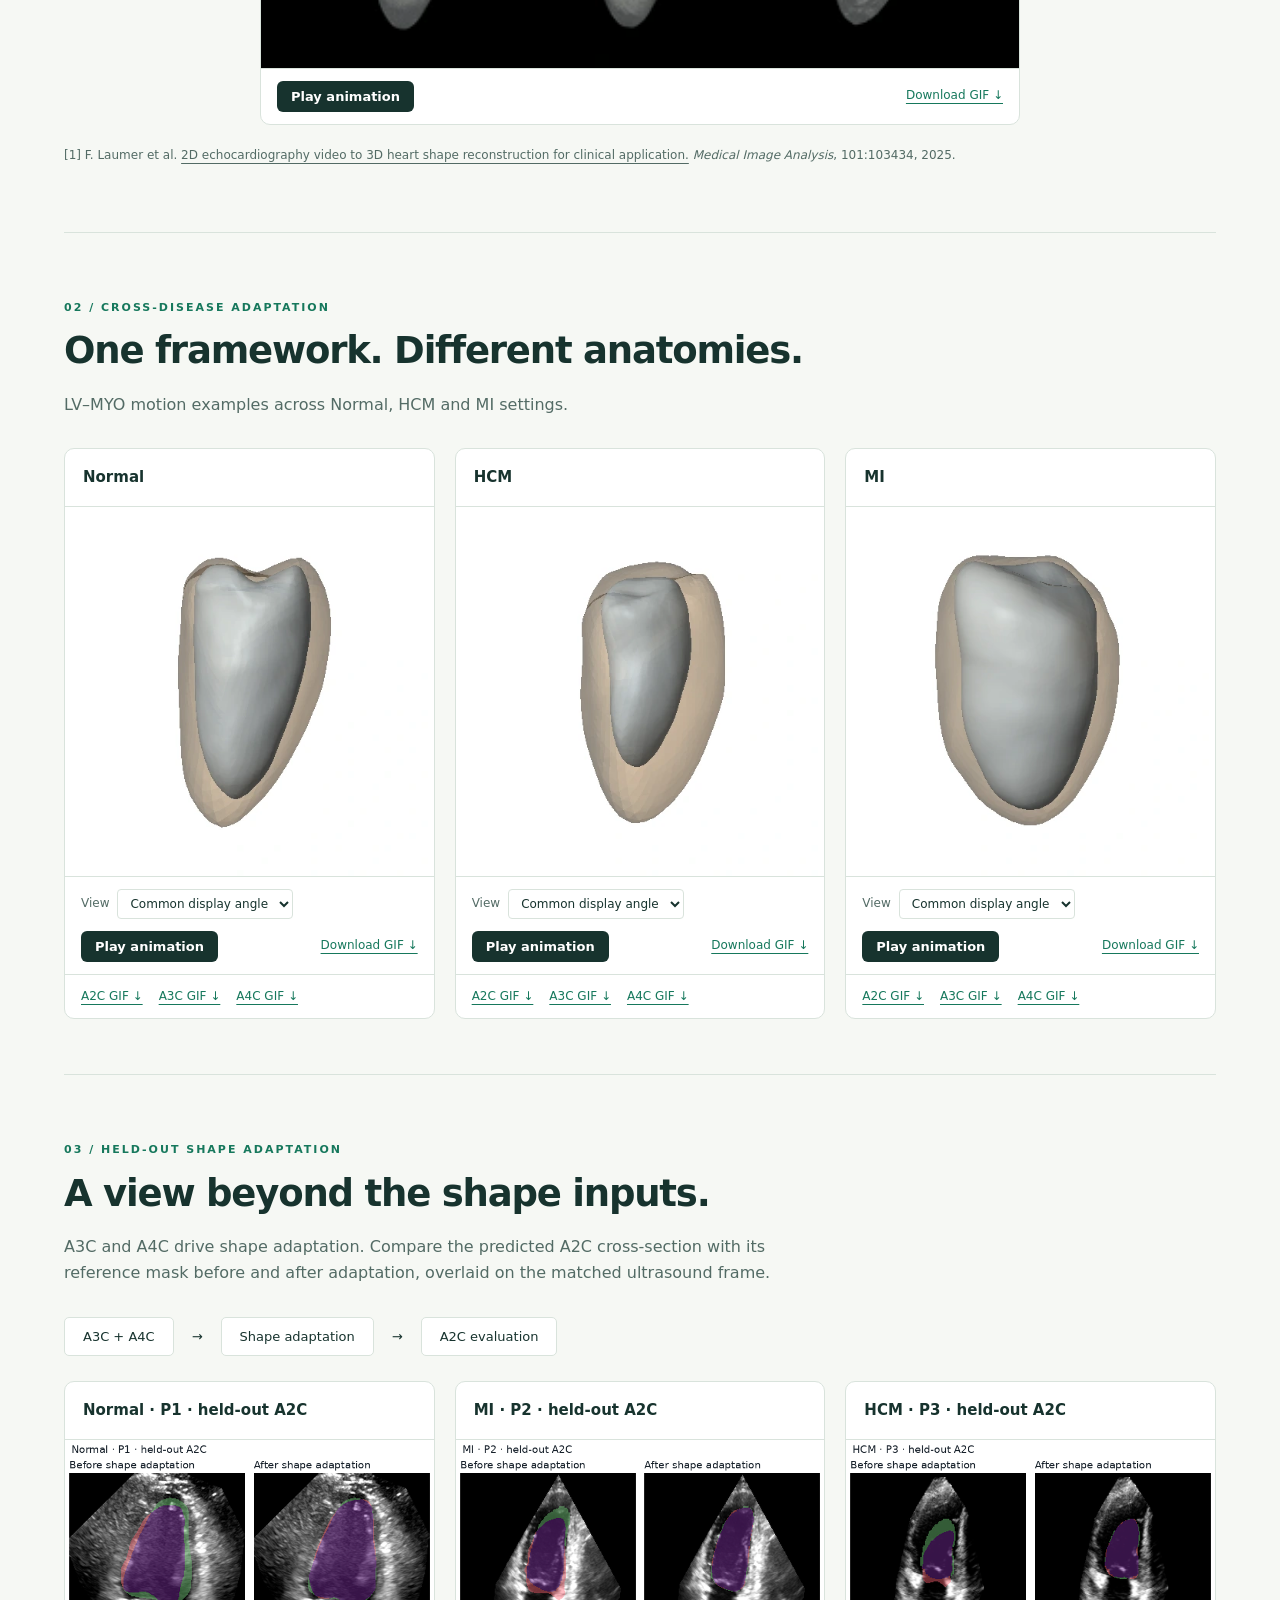
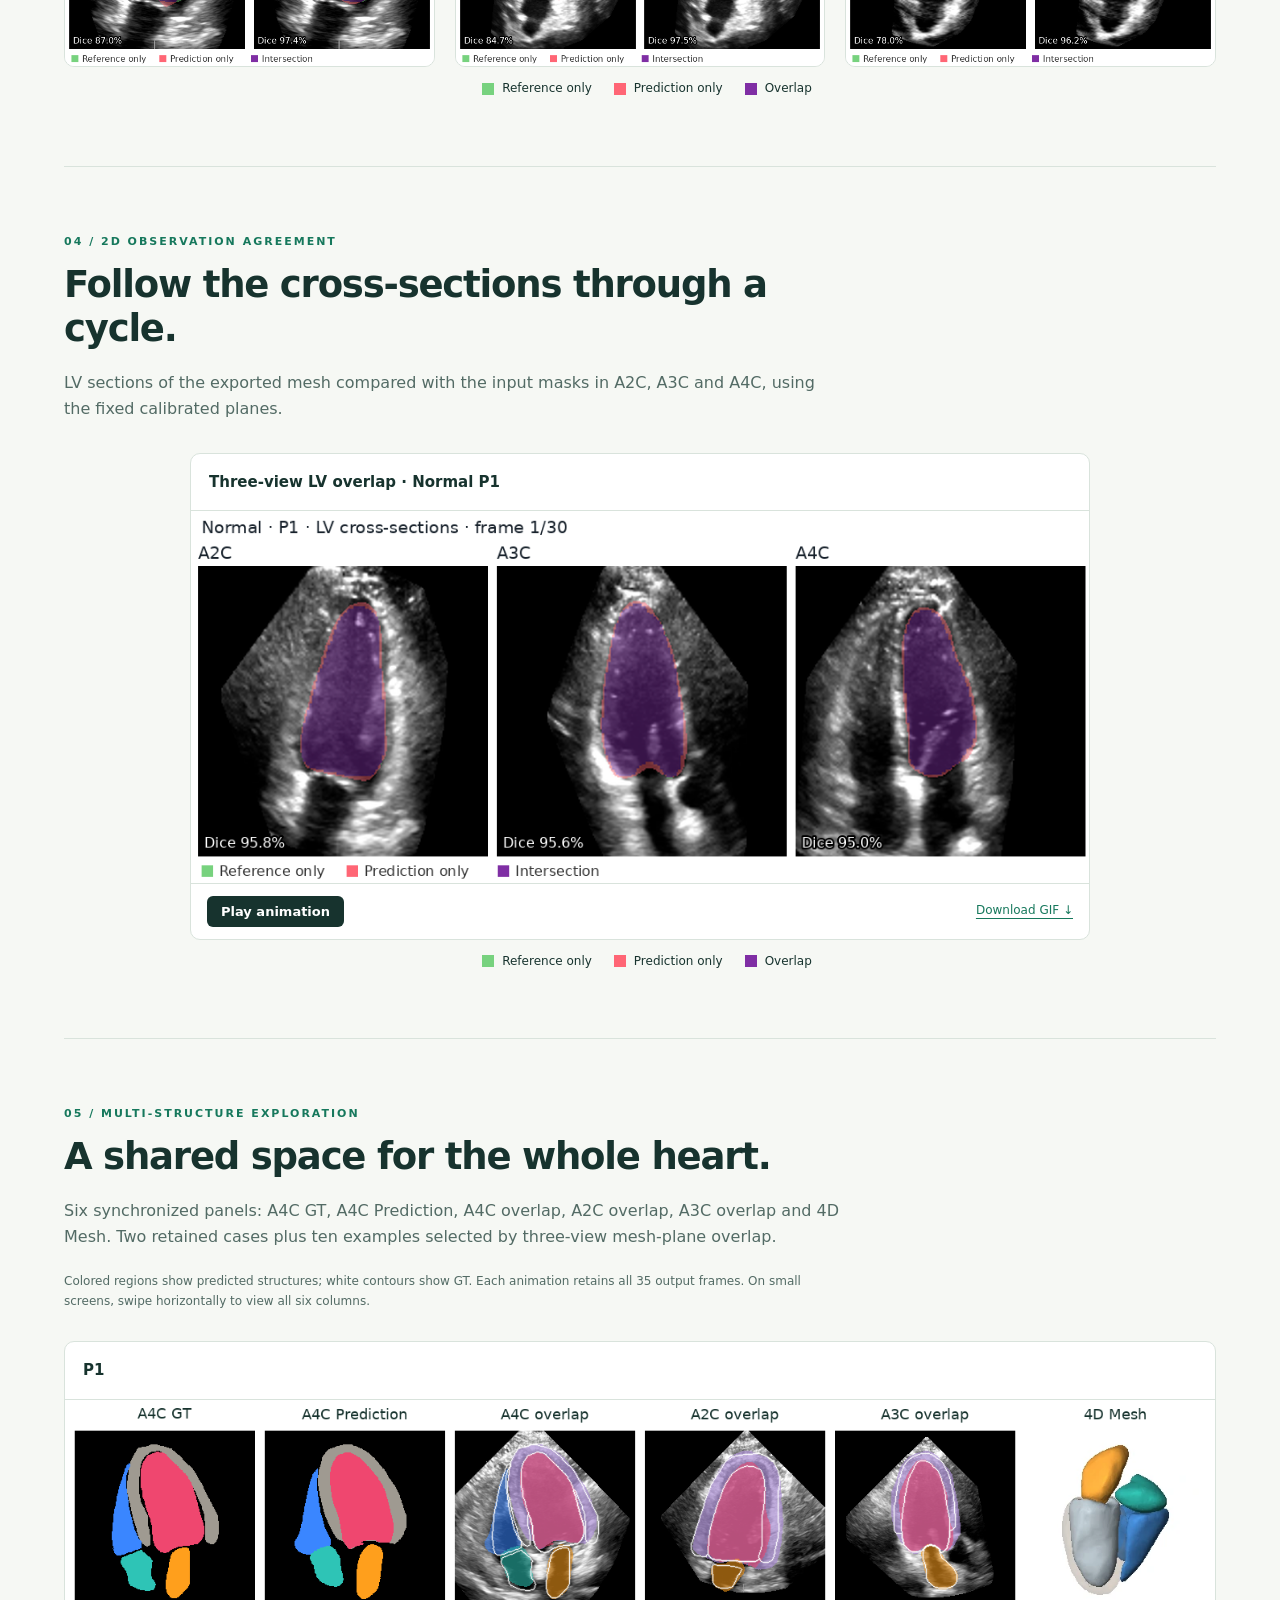
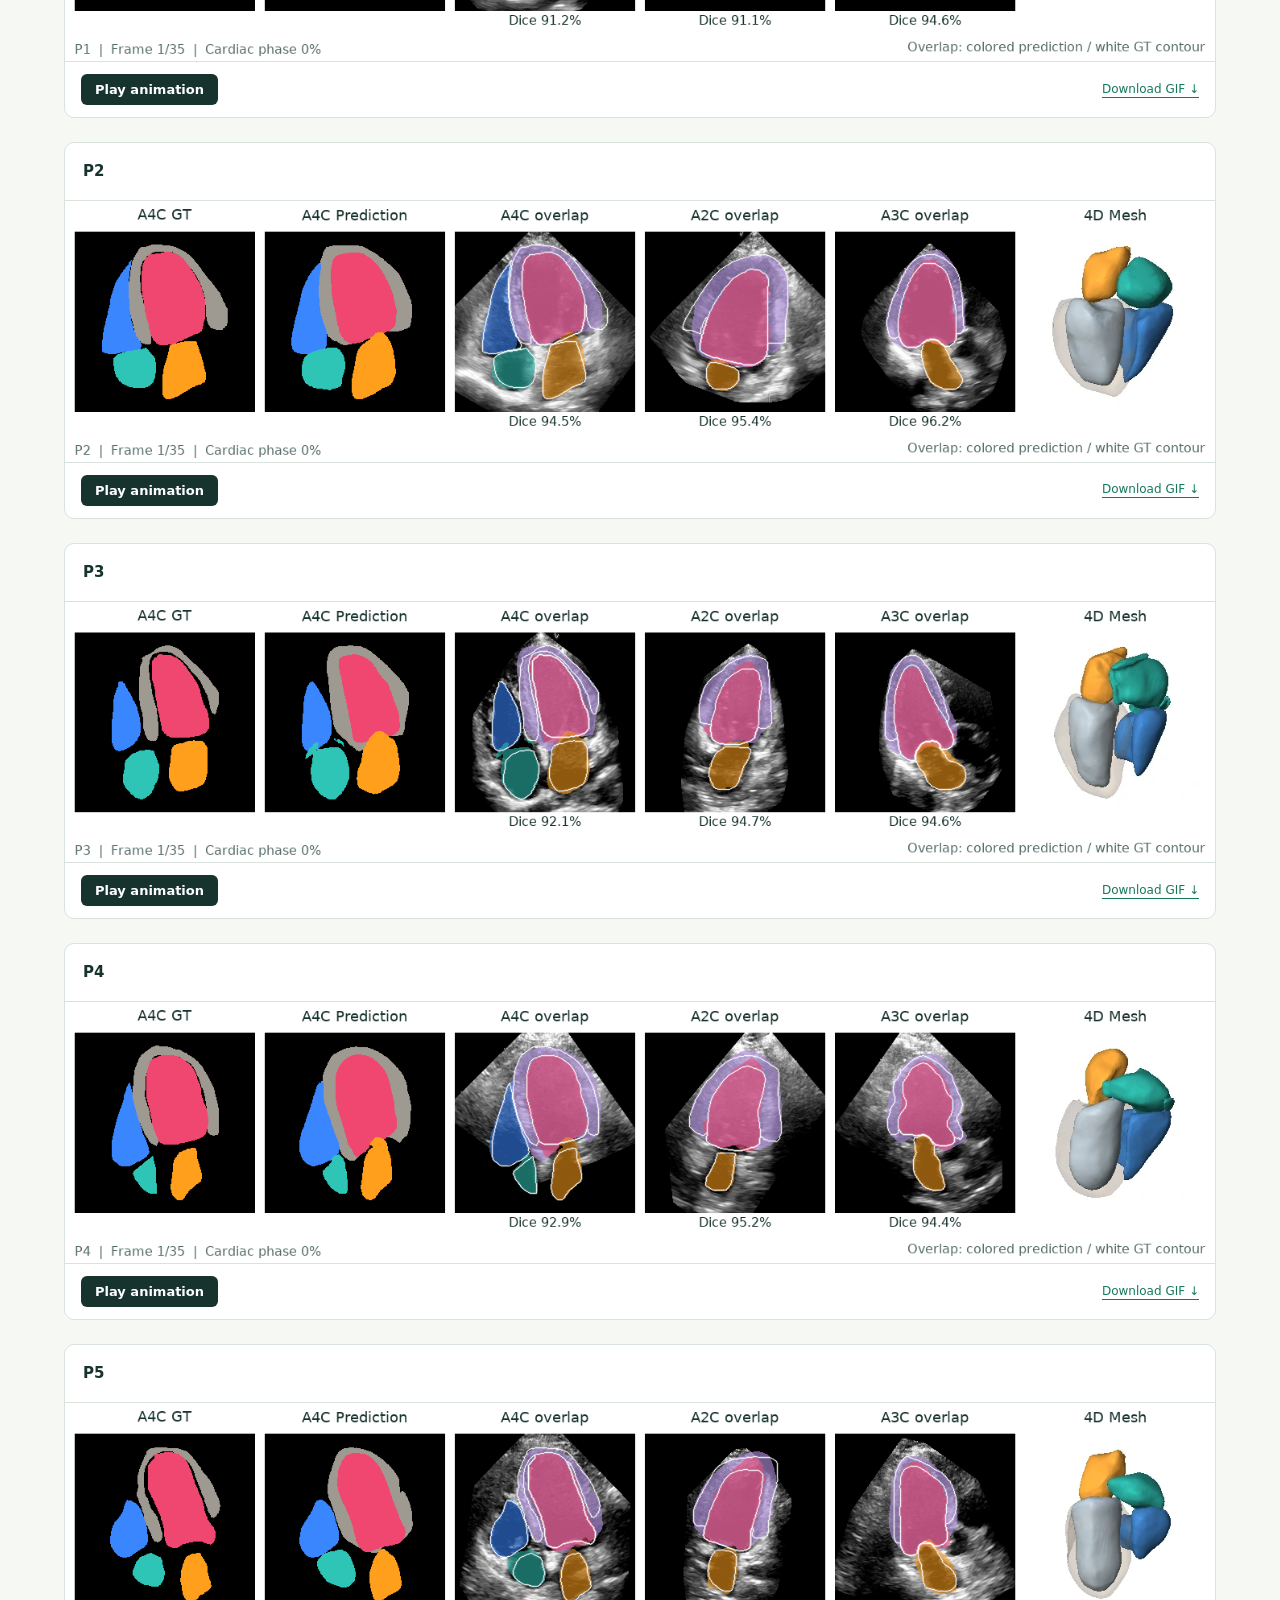
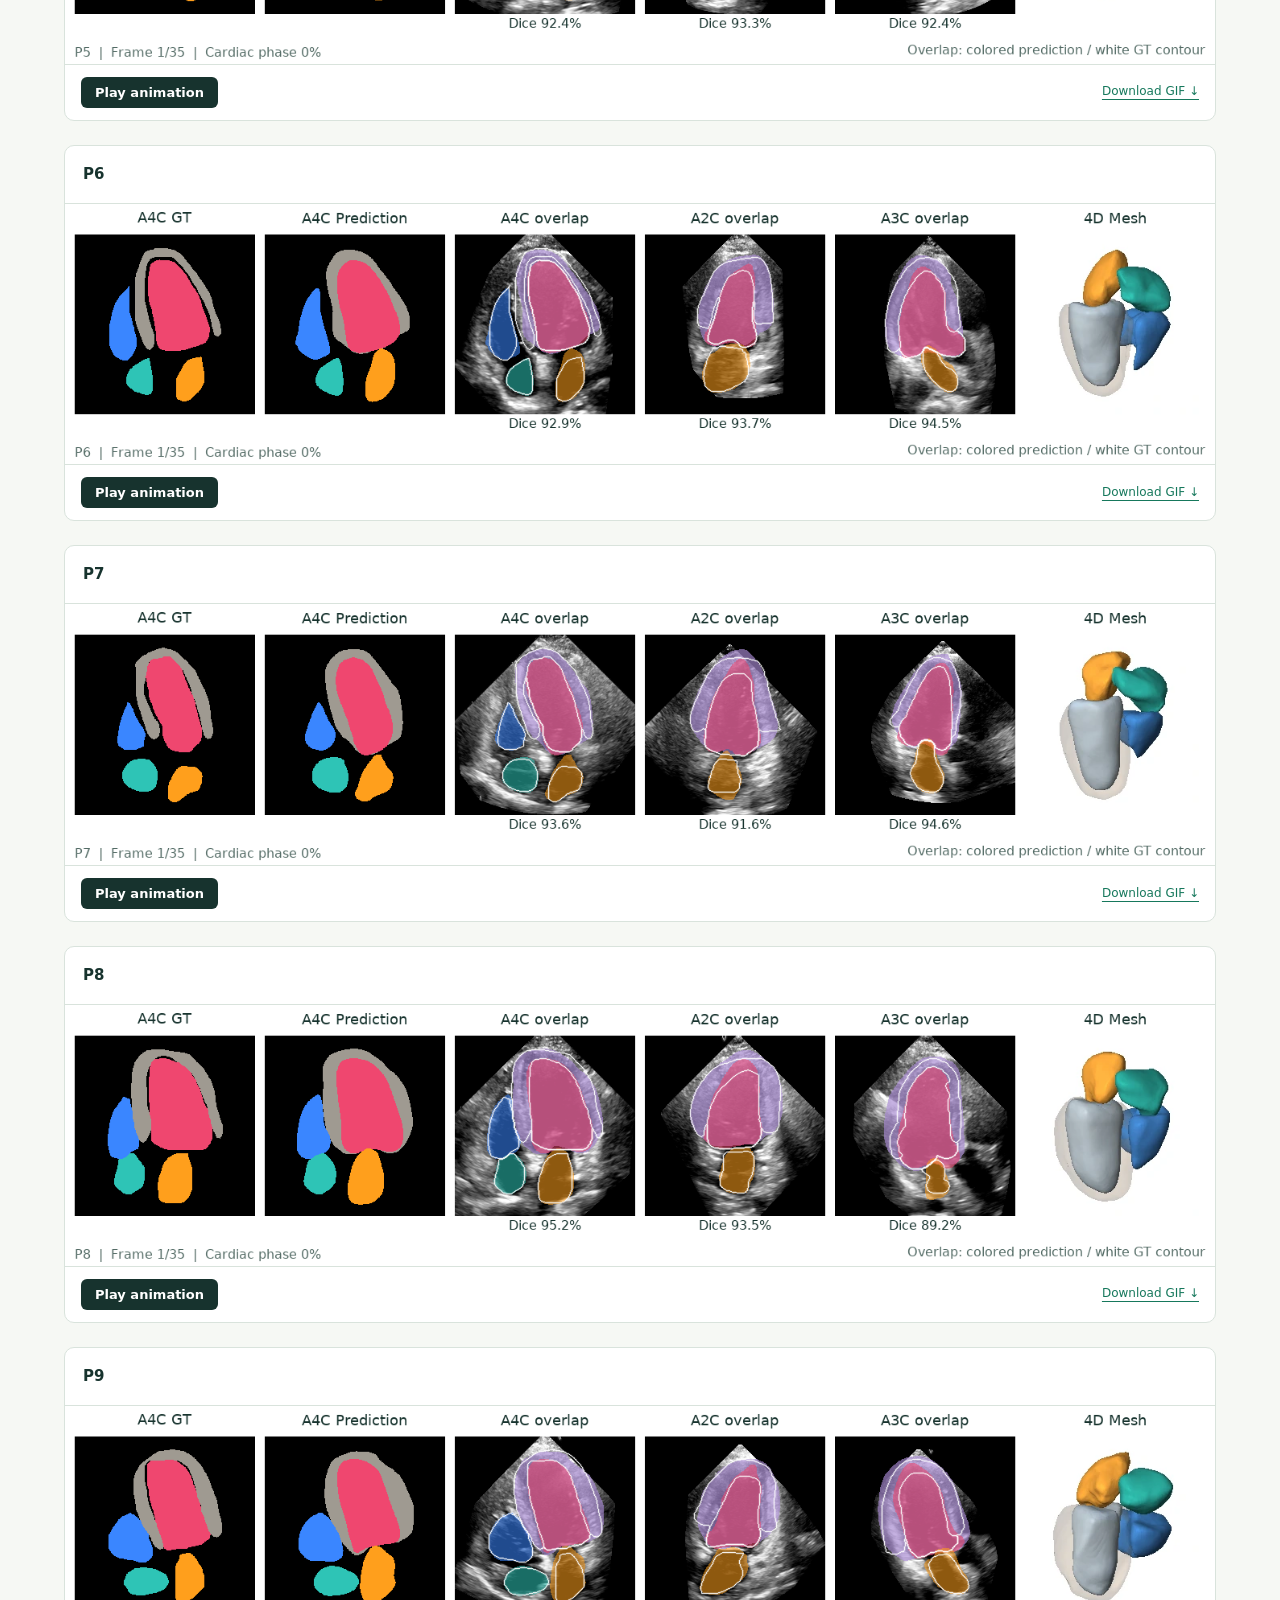
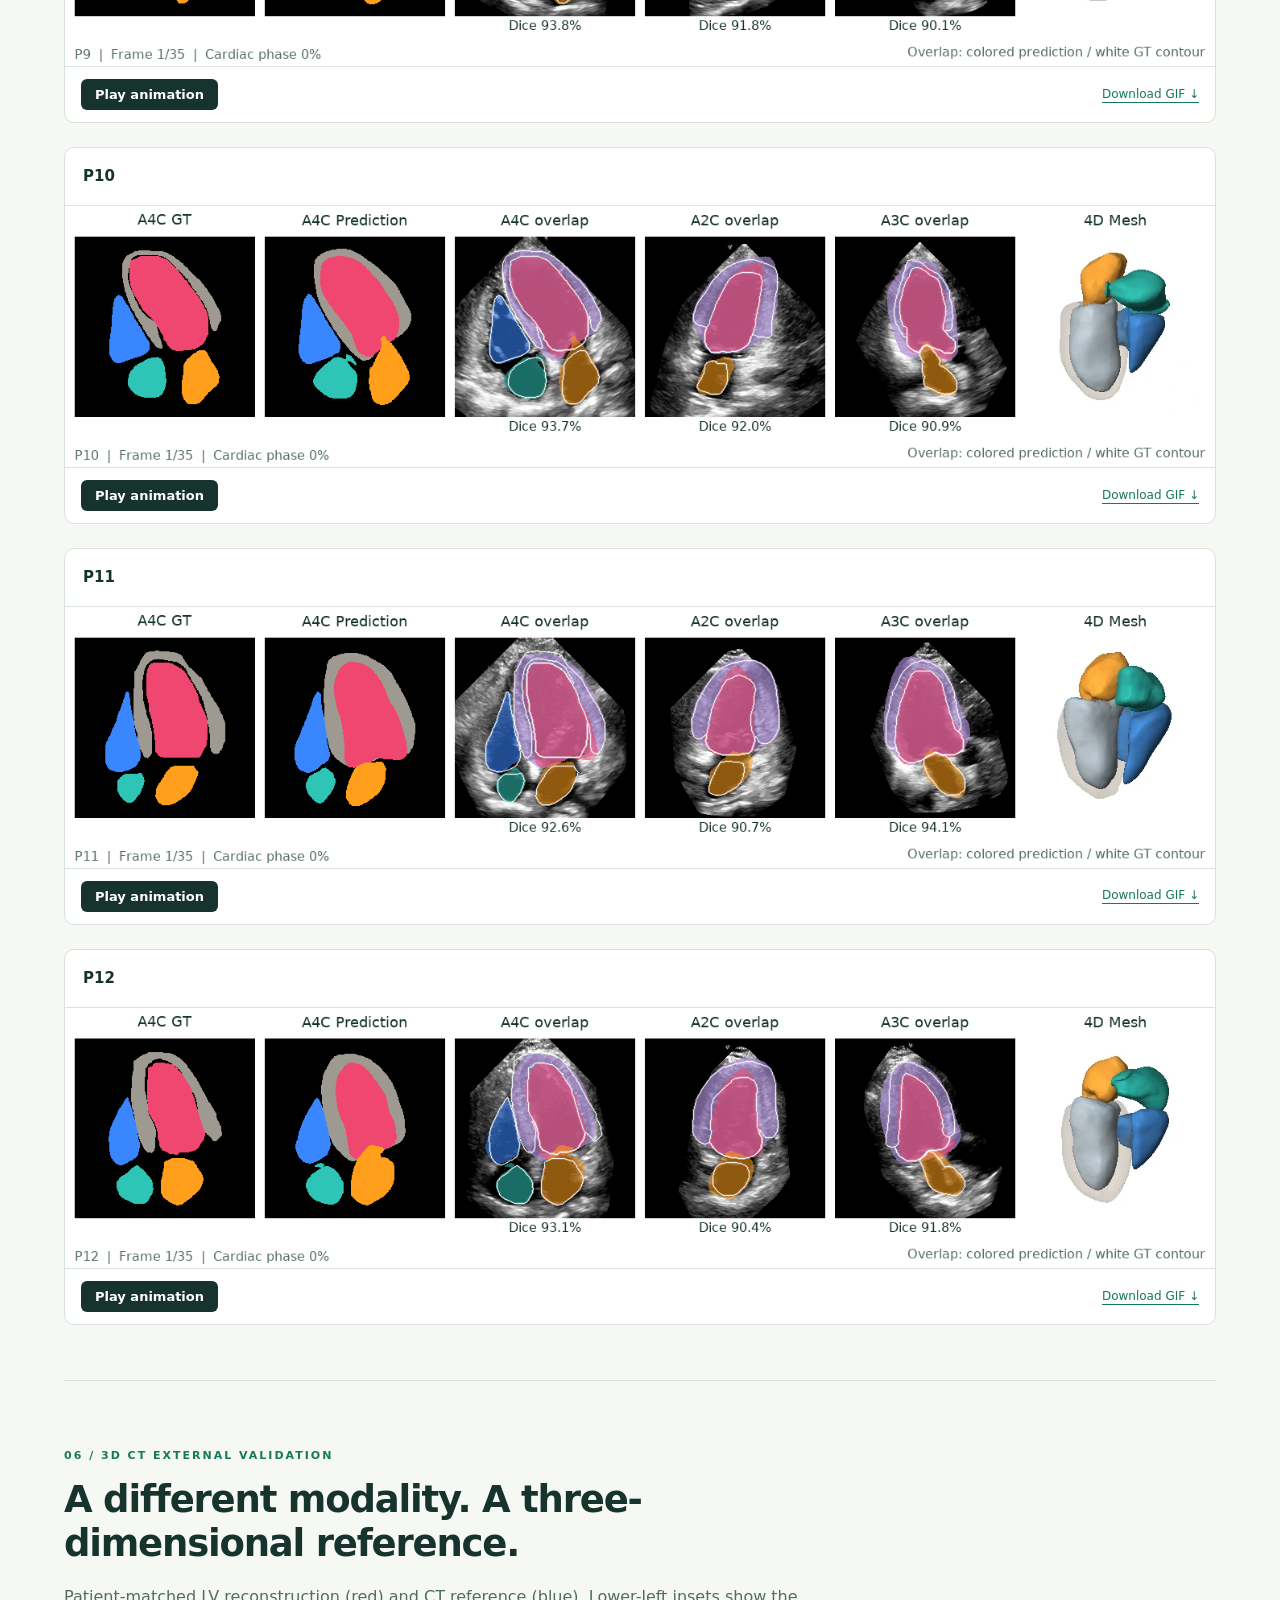
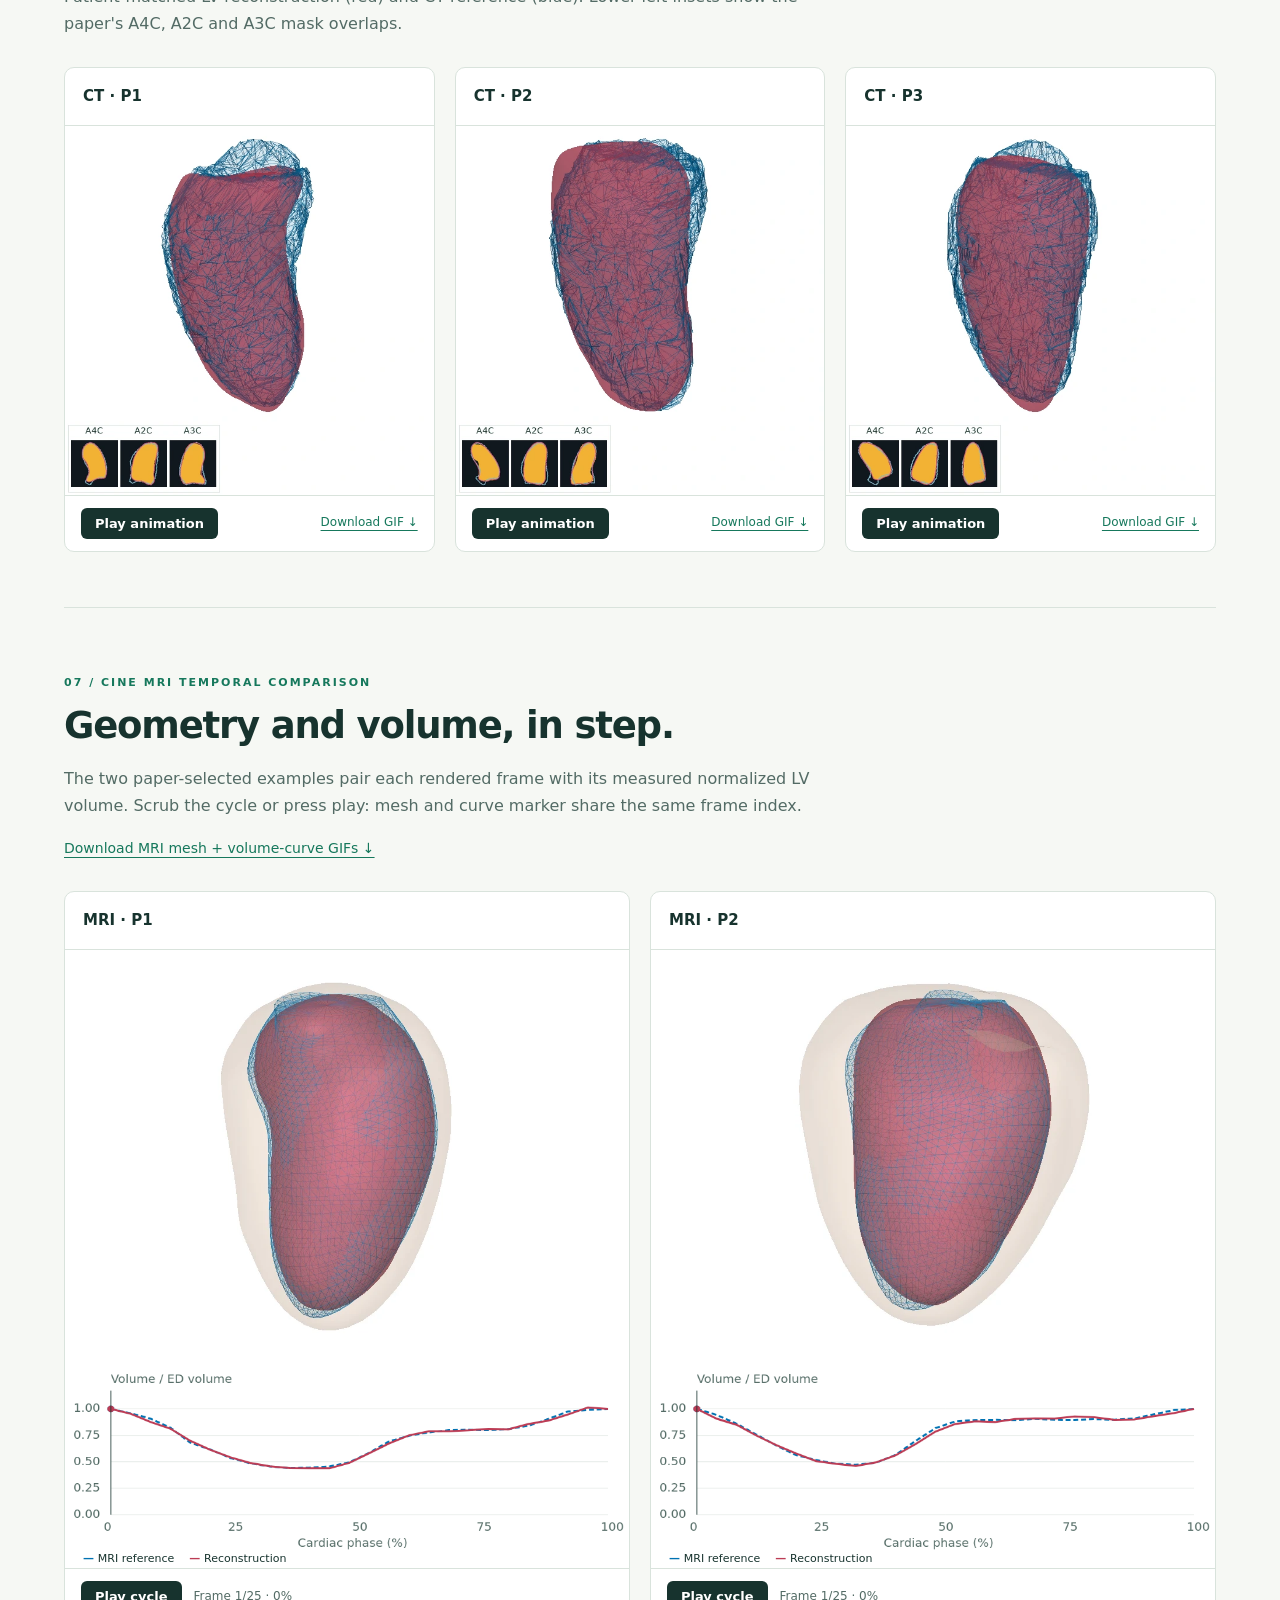
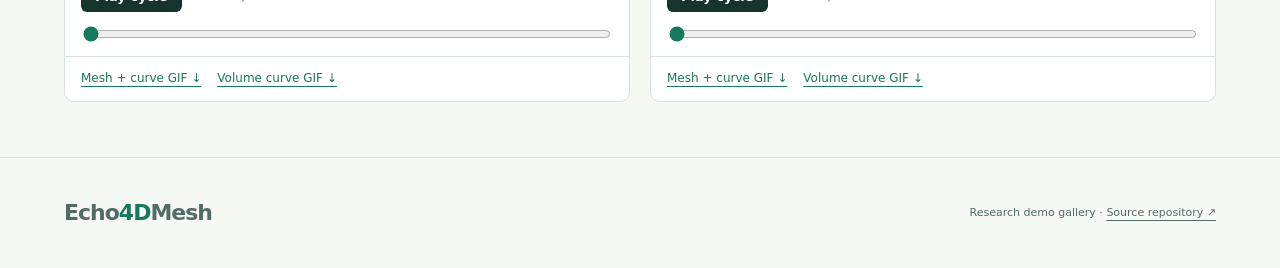
==== commit 36243d13: "Add twelve synchronized six-panel whole-heart demos" ====
--- a/docs/index.html
+++ b/docs/index.html
@@ -1,5 +1,5 @@
 <!doctype html>
-<html lang="en"><head><meta charset="utf-8"><meta name="viewport" content="width=device-width, initial-scale=1"><meta name="description" content="Echo4DMesh: from sparse 2D echo to dynamic 4D cardiac meshes. Research demonstrations from sparse-view masks."><title>From Sparse 2D Echo to Dynamic 4D Cardiac Meshes · Echo4DMesh</title><link rel="stylesheet" href="style.css?v=wholeheart-unified-20261106"><script defer src="data.js?v=wholeheart-unified-20261106"></script><script defer src="app.js?v=wholeheart-unified-20261106"></script></head>
+<html lang="en"><head><meta charset="utf-8"><meta name="viewport" content="width=device-width, initial-scale=1"><meta name="description" content="Echo4DMesh: from sparse 2D echo to dynamic 4D cardiac meshes. Research demonstrations from sparse-view masks."><title>From Sparse 2D Echo to Dynamic 4D Cardiac Meshes · Echo4DMesh</title><link rel="stylesheet" href="style.css?v=wholeheart-sixpanel-20261106"><script defer src="data.js?v=wholeheart-sixpanel-20261106"></script><script defer src="app.js?v=wholeheart-sixpanel-20261106"></script></head>
 <body><header><a class="brand" href="#">Echo<span>4D</span>Mesh</a><nav aria-label="Main navigation"><a href="#comparison">Comparison</a><a href="#clinical">Motion</a><a href="#overlap">Cross-sections</a><a href="#wholeheart">Whole heart</a><a href="#validation">Validation</a><a href="https://github.com/lya19971103/Echo4DMesh">GitHub ↗</a></nav></header>
 <main><section class="hero"><div><p class="eyebrow">RESEARCH DEMONSTRATIONS / CARDIAC RECONSTRUCTION</p><h1>From sparse 2D echo<br>To dynamic <em>4D cardiac meshes.</em></h1><p class="intro">Explore patient-specific cardiac surfaces, cross-sectional agreement, and paired CT and cine MRI comparisons.</p><a class="button" href="#comparison">Explore the reconstructions ↓</a></div><figure class="hero-media"><img src="assets/normal-01.webp" alt="Reconstructed LV within its epicardial envelope"><figcaption>Left ventricle + epicardial envelope<span>4D / surface geometry</span></figcaption></figure></section>
 <div class="project-links" aria-label="Lab and contact"><a href="https://digitalheartlab.com/">Lab ↗</a><span>Contact: <a href="mailto:liuyanan@nus.edu.cn">liuyanan@nus.edu.cn</a></span></div>
@@ -7,7 +7,7 @@
 <section id="clinical"><div class="section-head"><p class="eyebrow">02 / CROSS-DISEASE ADAPTATION</p><h2>One framework. Different anatomies.</h2><p>LV–MYO motion examples across Normal, HCM and MI settings.</p></div><div id="clinical-grid" class="grid three"></div></section>
 <section id="heldout"><div class="section-head"><p class="eyebrow">03 / HELD-OUT SHAPE ADAPTATION</p><h2>A view beyond the shape inputs.</h2><p>A3C and A4C drive shape adaptation. Compare the predicted A2C cross-section with its reference mask before and after adaptation, overlaid on the matched ultrasound frame.</p></div><div class="protocol"><span>A3C + A4C</span><span aria-hidden="true">→</span><span>Shape adaptation</span><span aria-hidden="true">→</span><span>A2C evaluation</span></div><div id="heldout-grid" class="grid three"></div><p class="legend"><i class="green"></i>Reference only <i class="red"></i>Prediction only <i class="purple"></i>Overlap</p></section>
 <section id="overlap"><div class="section-head"><p class="eyebrow">04 / 2D OBSERVATION AGREEMENT</p><h2>Follow the cross-sections through a cycle.</h2><p>LV sections of the exported mesh compared with the input masks in A2C, A3C and A4C, using the fixed calibrated planes.</p></div><div id="overlap-player" class="wide"></div><p class="legend"><i class="green"></i>Reference only <i class="red"></i>Prediction only <i class="purple"></i>Overlap</p></section>
-<section id="wholeheart"><div class="section-head"><p class="eyebrow">05 / MULTI-STRUCTURE EXPLORATION</p><h2>A shared space for the whole heart.</h2></div><div id="wholeheart-grid" class="grid two"></div></section>
+<section id="wholeheart"><div class="section-head"><p class="eyebrow">05 / MULTI-STRUCTURE EXPLORATION</p><h2>A shared space for the whole heart.</h2><p>Six synchronized panels: A4C GT, A4C Prediction, A4C overlap, A2C overlap, A3C overlap and 4D Mesh. Two retained cases plus ten examples selected by three-view mesh-plane overlap.</p><p class="note">Colored regions show predicted structures; white contours show GT. Each animation retains all 35 output frames. On small screens, swipe horizontally to view all six columns.</p></div><div id="wholeheart-grid" class="grid wholeheart-sequences"></div></section>
 <section id="validation"><div class="section-head"><p class="eyebrow">06 / 3D CT EXTERNAL VALIDATION</p><h2>A different modality. A three-dimensional reference.</h2><p>Patient-matched LV reconstruction (red) and CT reference (blue). Lower-left insets show the paper's A4C, A2C and A3C mask overlaps.</p></div><div id="ct-grid" class="grid three"></div></section>
 <section id="mri"><div class="section-head"><p class="eyebrow">07 / CINE MRI TEMPORAL COMPARISON</p><h2>Geometry and volume, in step.</h2><p>The two paper-selected examples pair each rendered frame with its measured normalized LV volume. Scrub the cycle or press play: mesh and curve marker share the same frame index.</p><a class="download-link" href="assets/MRI_mesh_and_volume_GIFs.zip" download>Download MRI mesh + volume-curve GIFs ↓</a></div><div id="mri-grid" class="grid two"></div></section>
 </main>
--- a/docs/style.css
+++ b/docs/style.css
@@ -2,3 +2,4 @@
 .view-selector{display:flex;align-items:center;gap:8px;width:100%;color:var(--muted)}.view-selector select{min-width:0;max-width:100%;padding:6px 8px;border:1px solid var(--line);border-radius:4px;background:white;color:var(--ink);font:inherit}.view-downloads{display:flex;flex-wrap:wrap;gap:10px 16px;padding:12px 16px;border-top:1px solid var(--line);font-size:12px;color:var(--accent)}.download-link{font-size:14px;color:var(--accent)}select:focus-visible{outline:3px solid #d39632;outline-offset:3px}
 .comparison-block{max-width:760px;margin:0 auto 14px}.comparison-block img{background:black}.comparison-note{margin:0 auto 30px;max-width:760px}.geometry-toggle{background:#685543}
 .project-links{display:flex;align-items:center;flex-wrap:wrap;gap:12px 32px;padding:0 0 24px;font-size:14px;color:var(--muted)}.project-links>a{font-weight:650;color:var(--accent)}.project-links a{overflow-wrap:anywhere}
+.wholeheart-sequences{grid-template-columns:minmax(0,1fr);gap:24px}.wholeheart-sequences .card{max-width:none;min-width:0}.sixpanel-viewport{overflow-x:auto;overscroll-behavior-x:contain}.sixpanel-viewport:focus-visible{outline:3px solid #d39632;outline-offset:-3px}.sixpanel-viewport img{aspect-ratio:1428/324;width:100%;height:auto}@media(max-width:800px){.sixpanel-viewport img{min-width:1142px}}
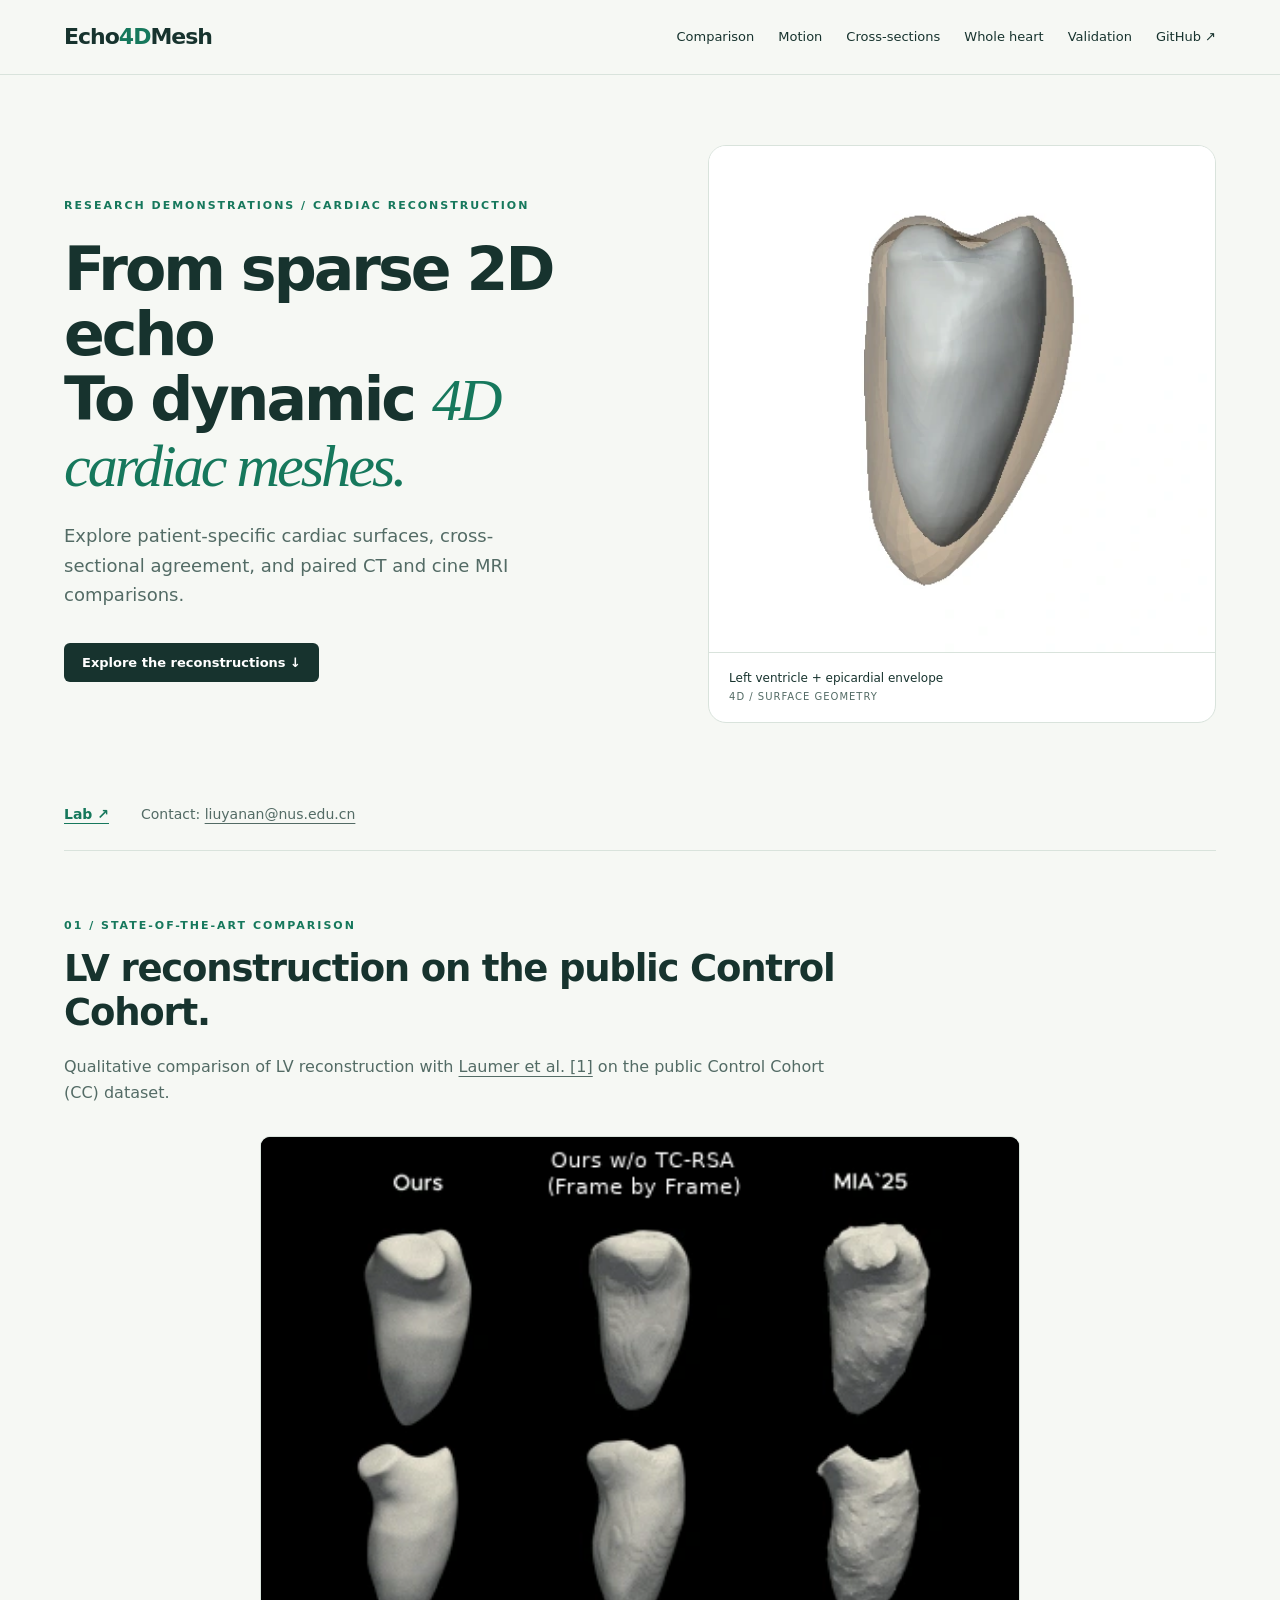
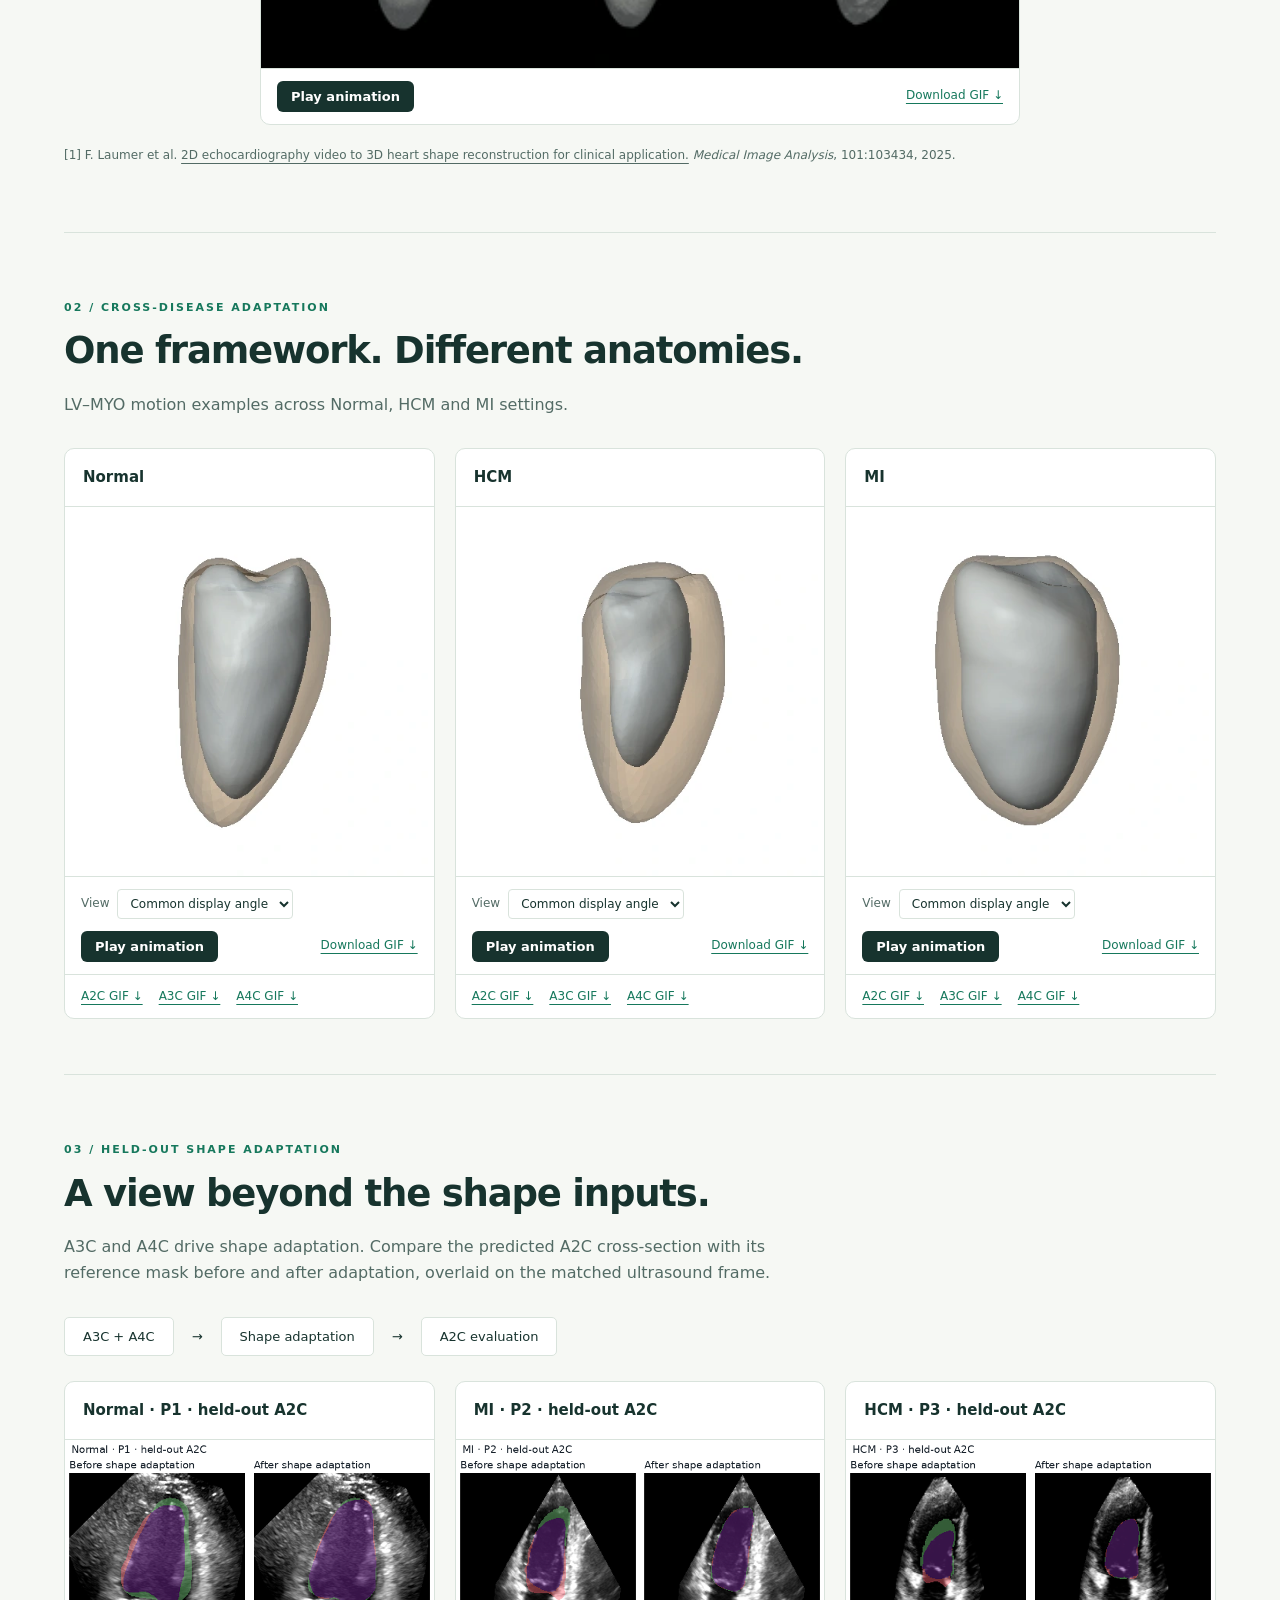
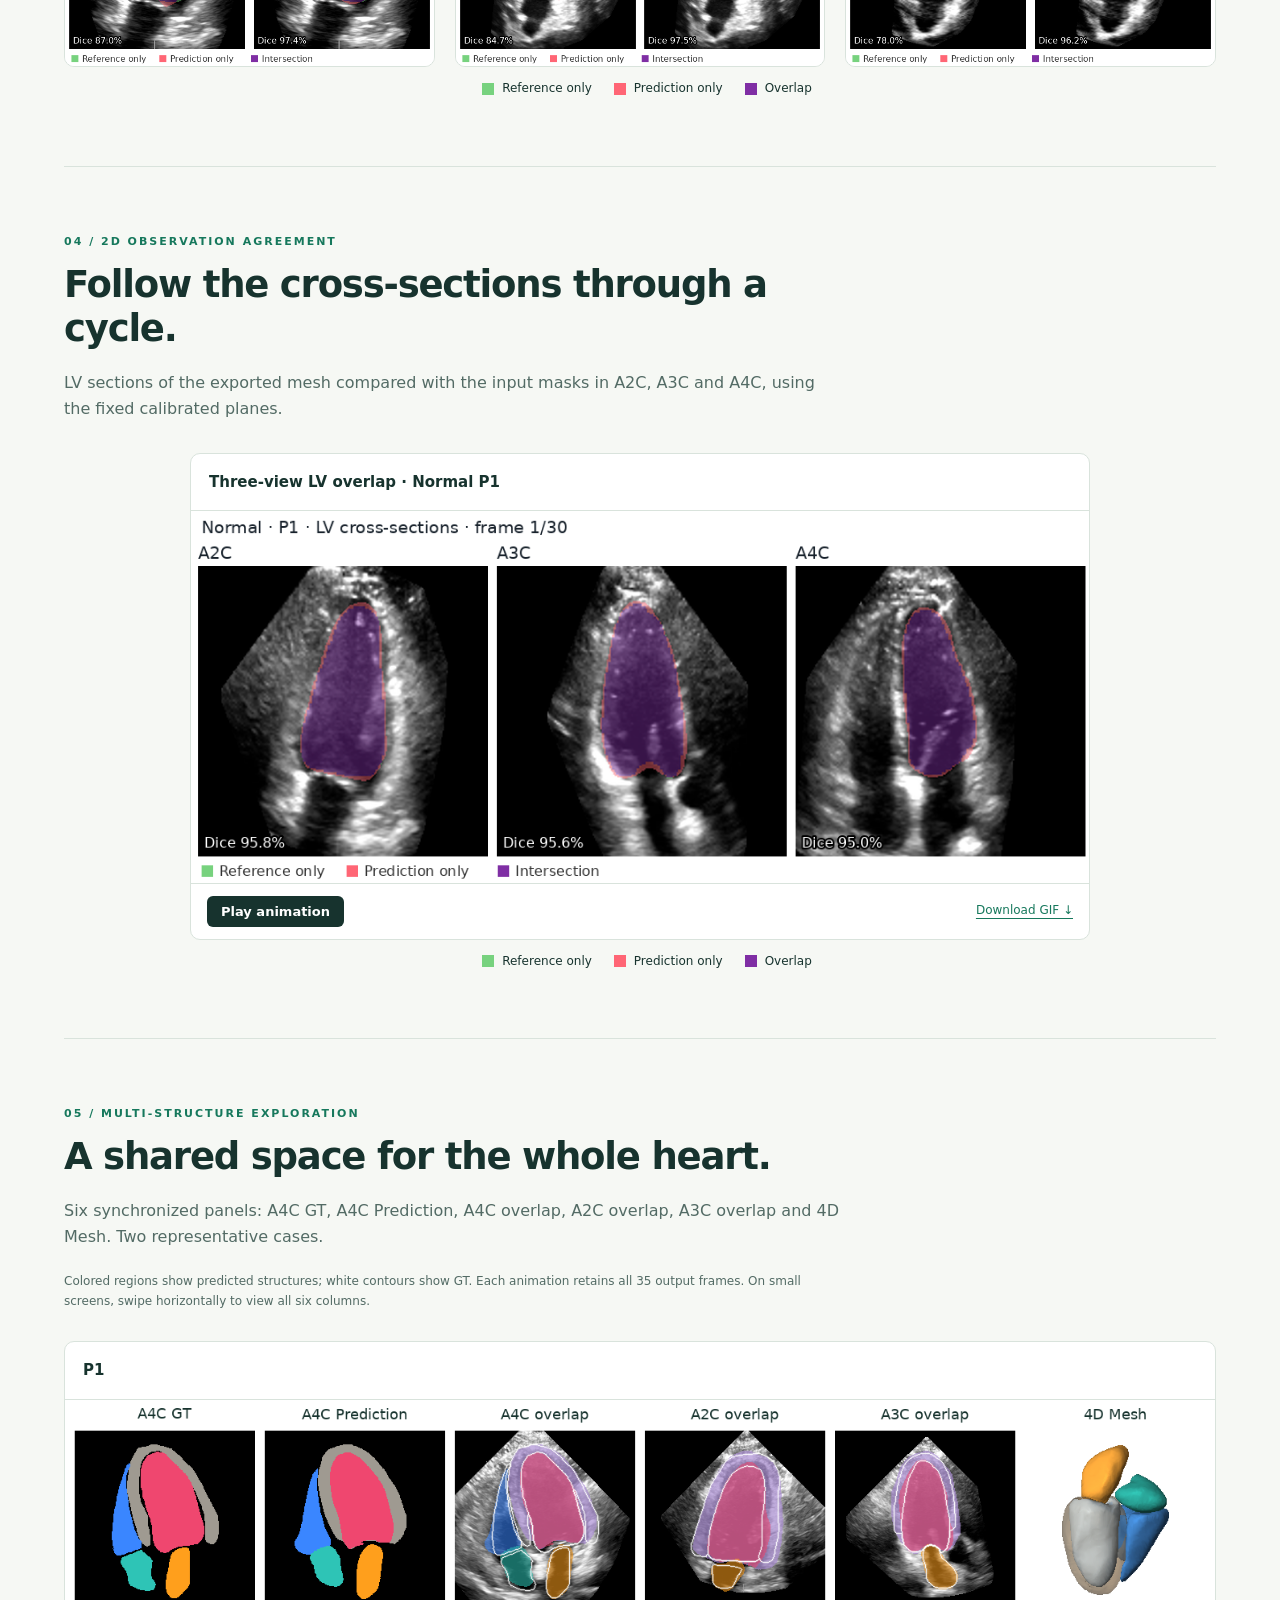
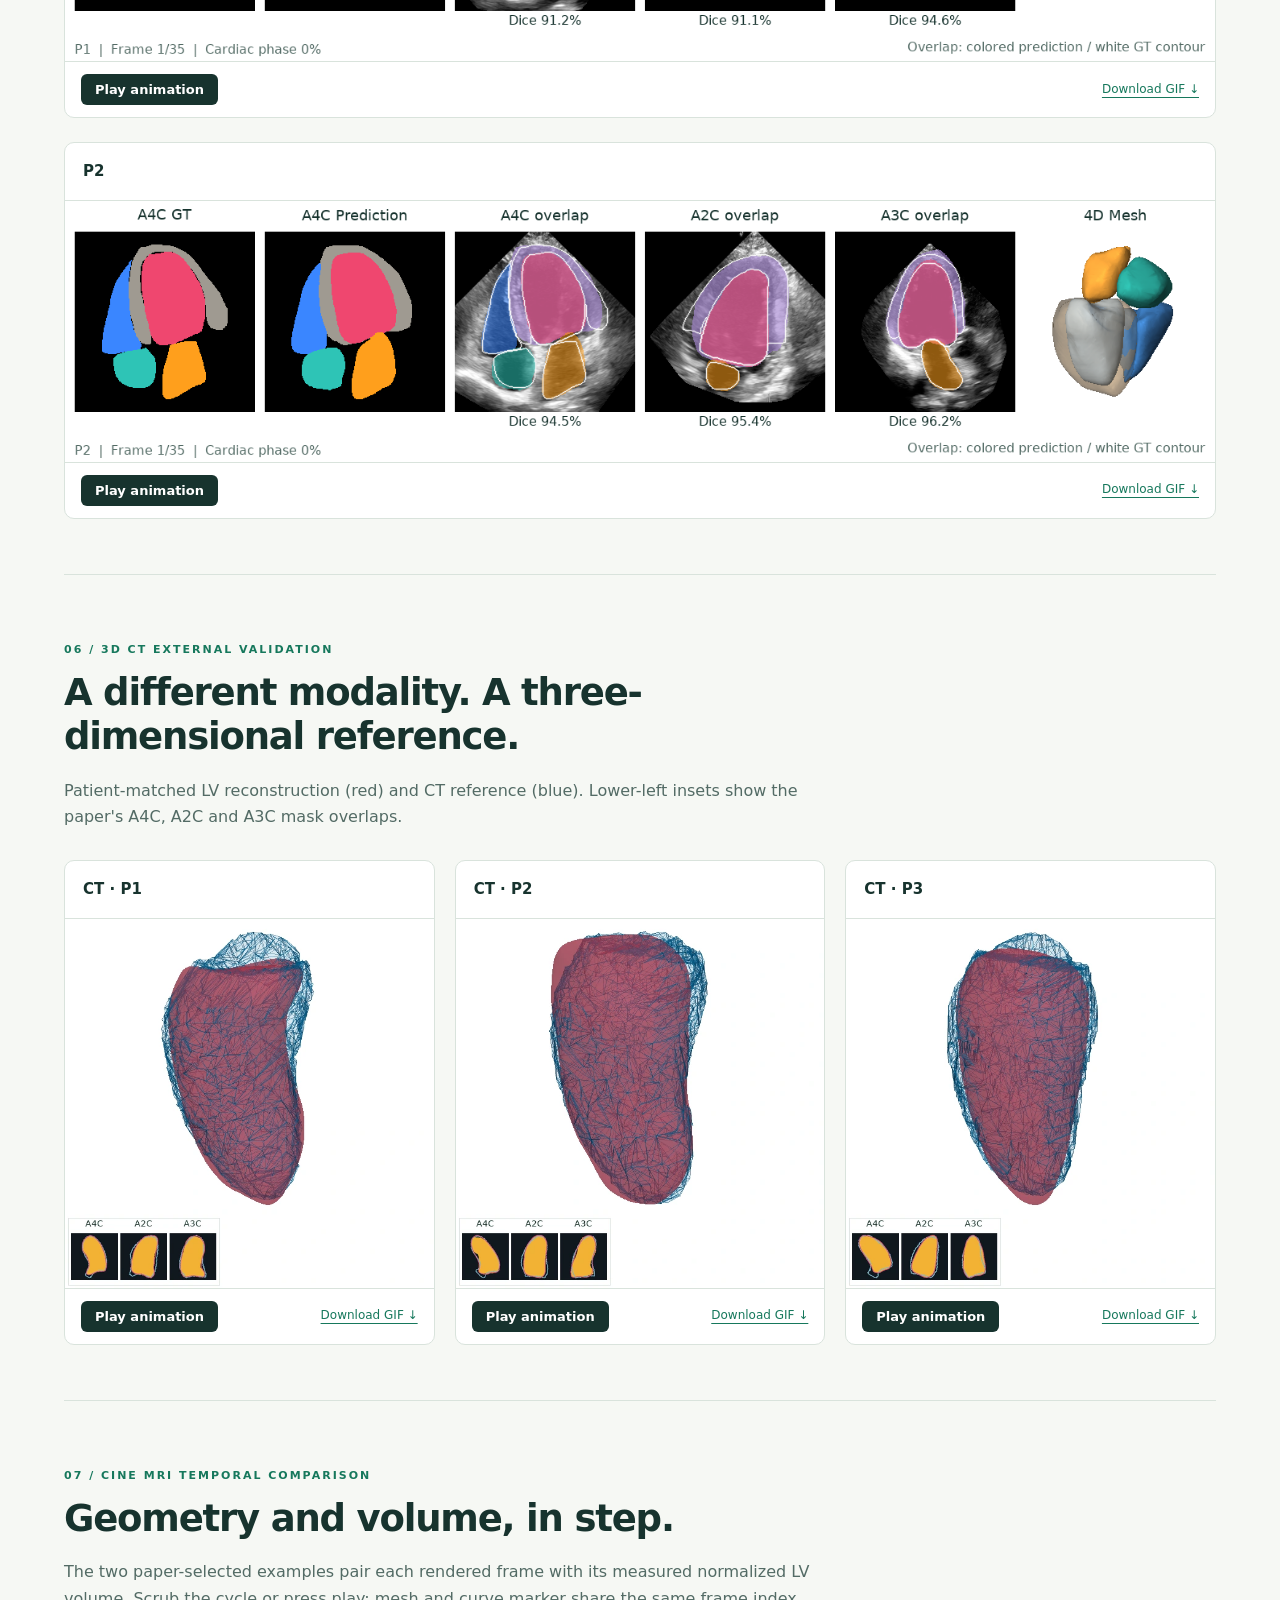
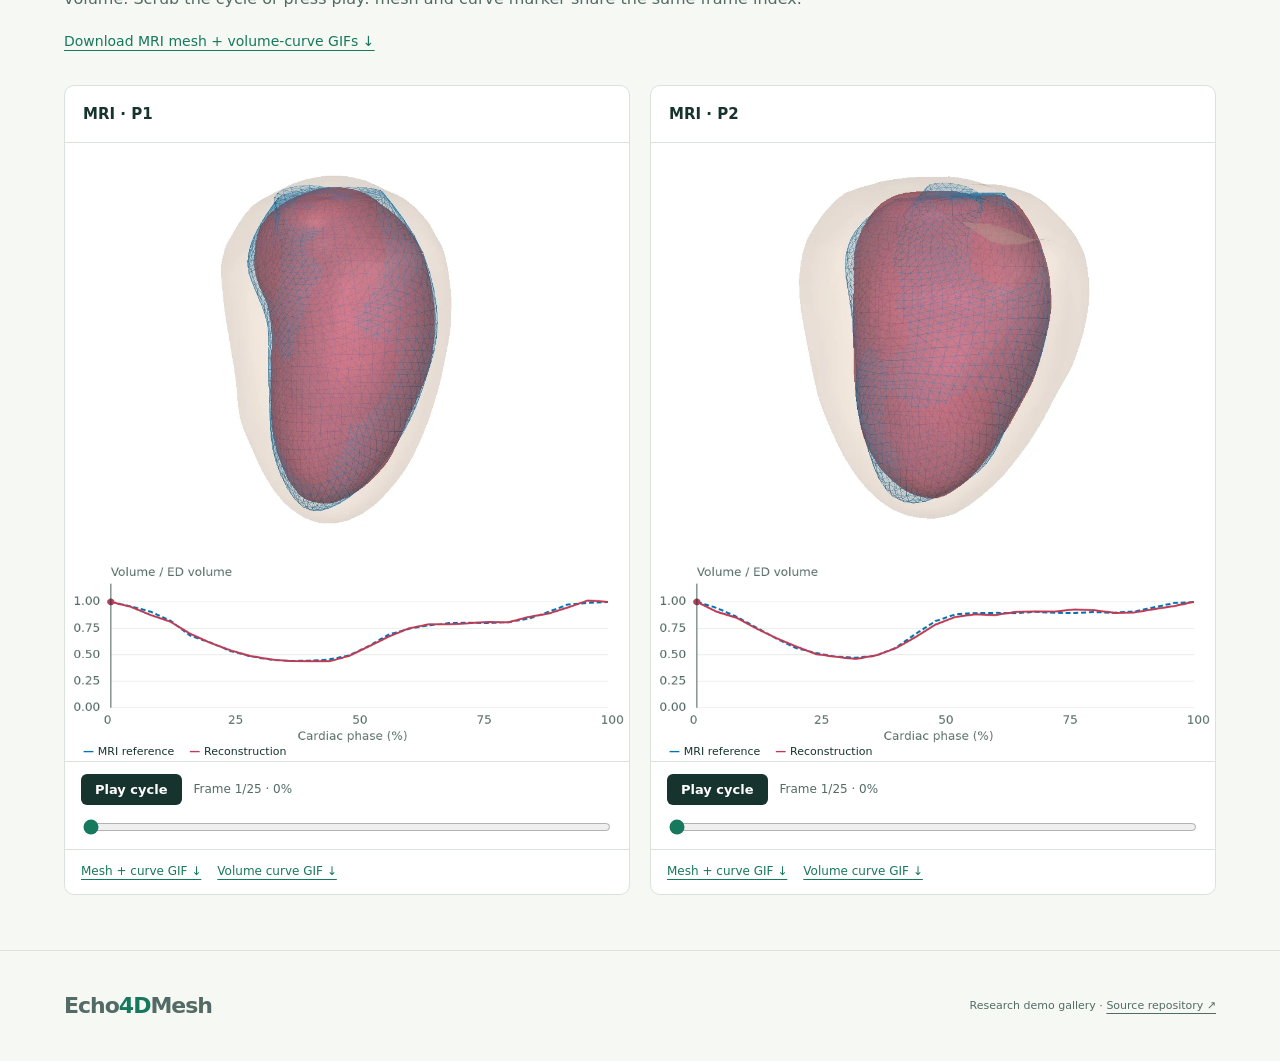
==== commit 43dce5e8: "Keep two whole-heart demos and improve epicardial material visibility" ====
--- a/docs/index.html
+++ b/docs/index.html
@@ -1,5 +1,5 @@
 <!doctype html>
-<html lang="en"><head><meta charset="utf-8"><meta name="viewport" content="width=device-width, initial-scale=1"><meta name="description" content="Echo4DMesh: from sparse 2D echo to dynamic 4D cardiac meshes. Research demonstrations from sparse-view masks."><title>From Sparse 2D Echo to Dynamic 4D Cardiac Meshes · Echo4DMesh</title><link rel="stylesheet" href="style.css?v=wholeheart-sixpanel-20261106"><script defer src="data.js?v=wholeheart-sixpanel-20261106"></script><script defer src="app.js?v=wholeheart-sixpanel-20261106"></script></head>
+<html lang="en"><head><meta charset="utf-8"><meta name="viewport" content="width=device-width, initial-scale=1"><meta name="description" content="Echo4DMesh: from sparse 2D echo to dynamic 4D cardiac meshes. Research demonstrations from sparse-view masks."><title>From Sparse 2D Echo to Dynamic 4D Cardiac Meshes · Echo4DMesh</title><link rel="stylesheet" href="style.css?v=wholeheart-pair-20261106"><script defer src="data.js?v=wholeheart-pair-20261106"></script><script defer src="app.js?v=wholeheart-pair-20261106"></script></head>
 <body><header><a class="brand" href="#">Echo<span>4D</span>Mesh</a><nav aria-label="Main navigation"><a href="#comparison">Comparison</a><a href="#clinical">Motion</a><a href="#overlap">Cross-sections</a><a href="#wholeheart">Whole heart</a><a href="#validation">Validation</a><a href="https://github.com/lya19971103/Echo4DMesh">GitHub ↗</a></nav></header>
 <main><section class="hero"><div><p class="eyebrow">RESEARCH DEMONSTRATIONS / CARDIAC RECONSTRUCTION</p><h1>From sparse 2D echo<br>To dynamic <em>4D cardiac meshes.</em></h1><p class="intro">Explore patient-specific cardiac surfaces, cross-sectional agreement, and paired CT and cine MRI comparisons.</p><a class="button" href="#comparison">Explore the reconstructions ↓</a></div><figure class="hero-media"><img src="assets/normal-01.webp" alt="Reconstructed LV within its epicardial envelope"><figcaption>Left ventricle + epicardial envelope<span>4D / surface geometry</span></figcaption></figure></section>
 <div class="project-links" aria-label="Lab and contact"><a href="https://digitalheartlab.com/">Lab ↗</a><span>Contact: <a href="mailto:liuyanan@nus.edu.cn">liuyanan@nus.edu.cn</a></span></div>
@@ -7,7 +7,7 @@
 <section id="clinical"><div class="section-head"><p class="eyebrow">02 / CROSS-DISEASE ADAPTATION</p><h2>One framework. Different anatomies.</h2><p>LV–MYO motion examples across Normal, HCM and MI settings.</p></div><div id="clinical-grid" class="grid three"></div></section>
 <section id="heldout"><div class="section-head"><p class="eyebrow">03 / HELD-OUT SHAPE ADAPTATION</p><h2>A view beyond the shape inputs.</h2><p>A3C and A4C drive shape adaptation. Compare the predicted A2C cross-section with its reference mask before and after adaptation, overlaid on the matched ultrasound frame.</p></div><div class="protocol"><span>A3C + A4C</span><span aria-hidden="true">→</span><span>Shape adaptation</span><span aria-hidden="true">→</span><span>A2C evaluation</span></div><div id="heldout-grid" class="grid three"></div><p class="legend"><i class="green"></i>Reference only <i class="red"></i>Prediction only <i class="purple"></i>Overlap</p></section>
 <section id="overlap"><div class="section-head"><p class="eyebrow">04 / 2D OBSERVATION AGREEMENT</p><h2>Follow the cross-sections through a cycle.</h2><p>LV sections of the exported mesh compared with the input masks in A2C, A3C and A4C, using the fixed calibrated planes.</p></div><div id="overlap-player" class="wide"></div><p class="legend"><i class="green"></i>Reference only <i class="red"></i>Prediction only <i class="purple"></i>Overlap</p></section>
-<section id="wholeheart"><div class="section-head"><p class="eyebrow">05 / MULTI-STRUCTURE EXPLORATION</p><h2>A shared space for the whole heart.</h2><p>Six synchronized panels: A4C GT, A4C Prediction, A4C overlap, A2C overlap, A3C overlap and 4D Mesh. Two retained cases plus ten examples selected by three-view mesh-plane overlap.</p><p class="note">Colored regions show predicted structures; white contours show GT. Each animation retains all 35 output frames. On small screens, swipe horizontally to view all six columns.</p></div><div id="wholeheart-grid" class="grid wholeheart-sequences"></div></section>
+<section id="wholeheart"><div class="section-head"><p class="eyebrow">05 / MULTI-STRUCTURE EXPLORATION</p><h2>A shared space for the whole heart.</h2><p>Six synchronized panels: A4C GT, A4C Prediction, A4C overlap, A2C overlap, A3C overlap and 4D Mesh. Two representative cases.</p><p class="note">Colored regions show predicted structures; white contours show GT. Each animation retains all 35 output frames. On small screens, swipe horizontally to view all six columns.</p></div><div id="wholeheart-grid" class="grid wholeheart-sequences"></div></section>
 <section id="validation"><div class="section-head"><p class="eyebrow">06 / 3D CT EXTERNAL VALIDATION</p><h2>A different modality. A three-dimensional reference.</h2><p>Patient-matched LV reconstruction (red) and CT reference (blue). Lower-left insets show the paper's A4C, A2C and A3C mask overlaps.</p></div><div id="ct-grid" class="grid three"></div></section>
 <section id="mri"><div class="section-head"><p class="eyebrow">07 / CINE MRI TEMPORAL COMPARISON</p><h2>Geometry and volume, in step.</h2><p>The two paper-selected examples pair each rendered frame with its measured normalized LV volume. Scrub the cycle or press play: mesh and curve marker share the same frame index.</p><a class="download-link" href="assets/MRI_mesh_and_volume_GIFs.zip" download>Download MRI mesh + volume-curve GIFs ↓</a></div><div id="mri-grid" class="grid two"></div></section>
 </main>
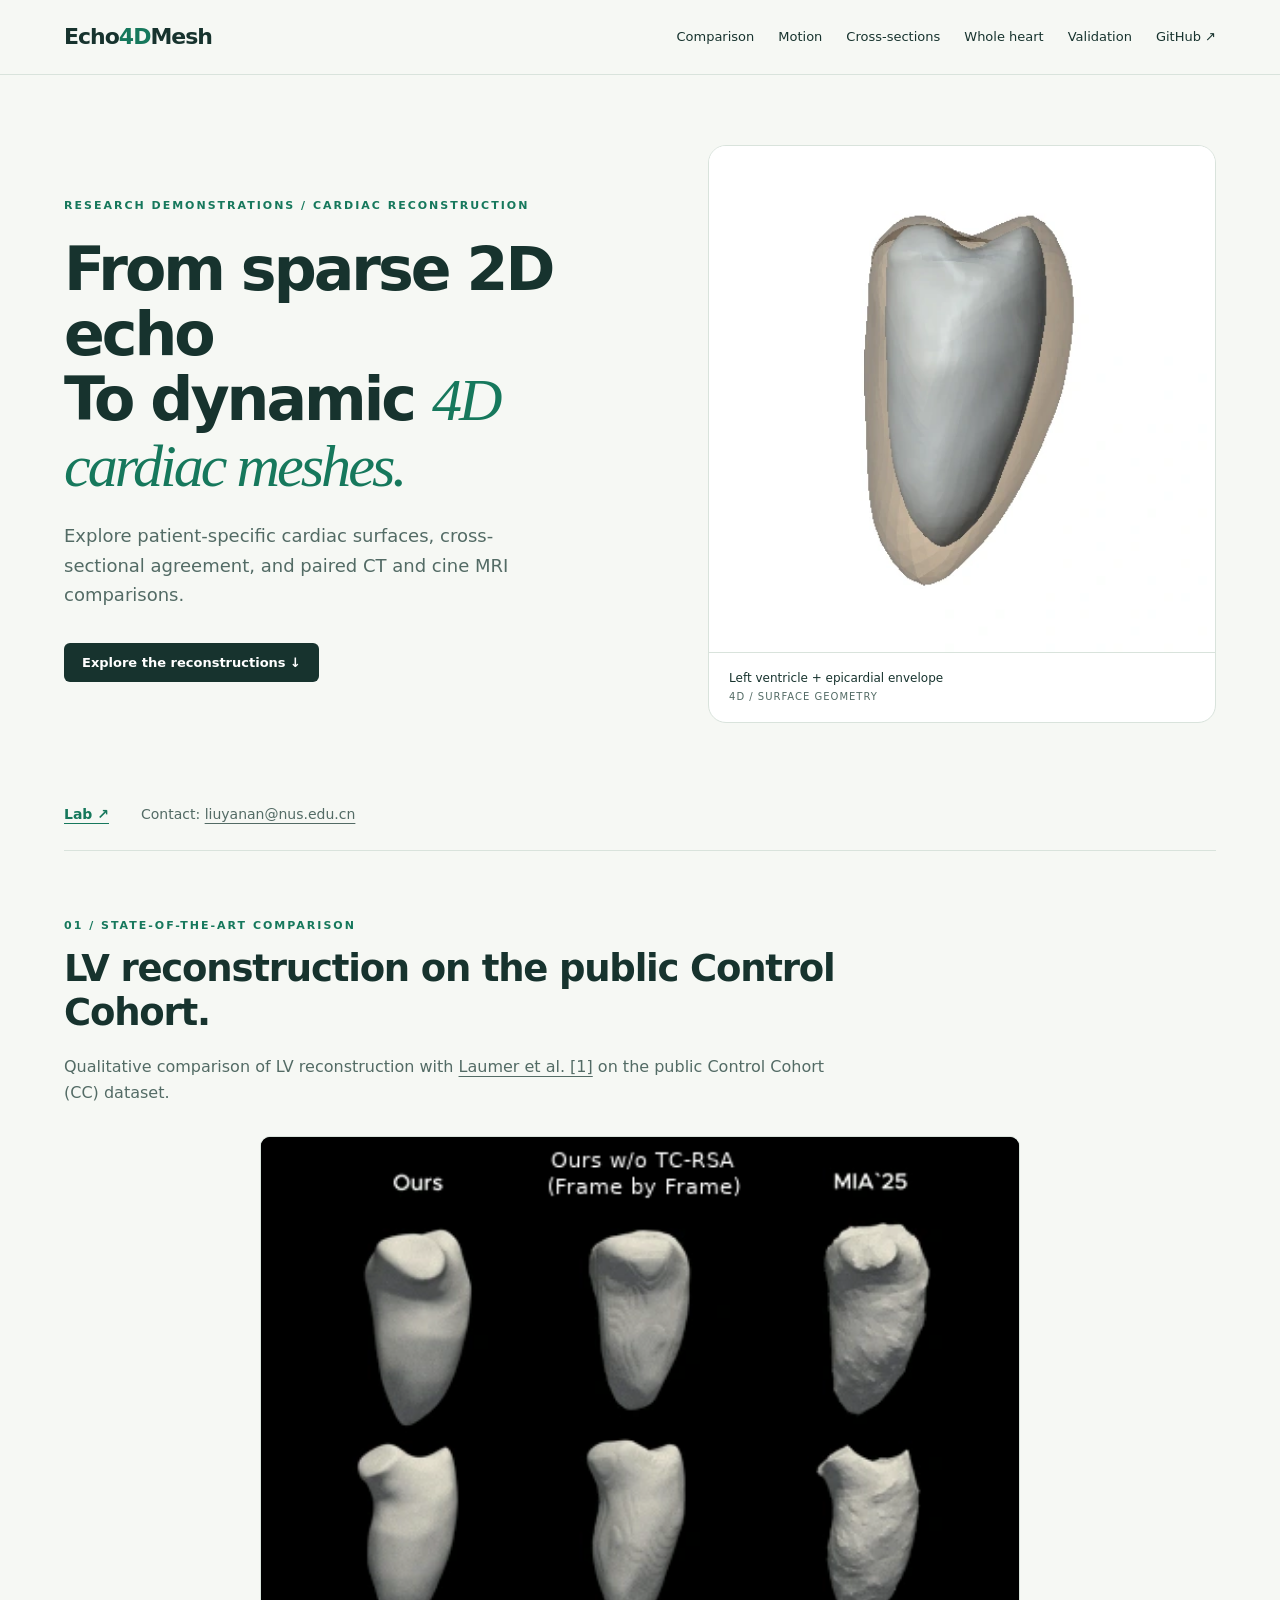
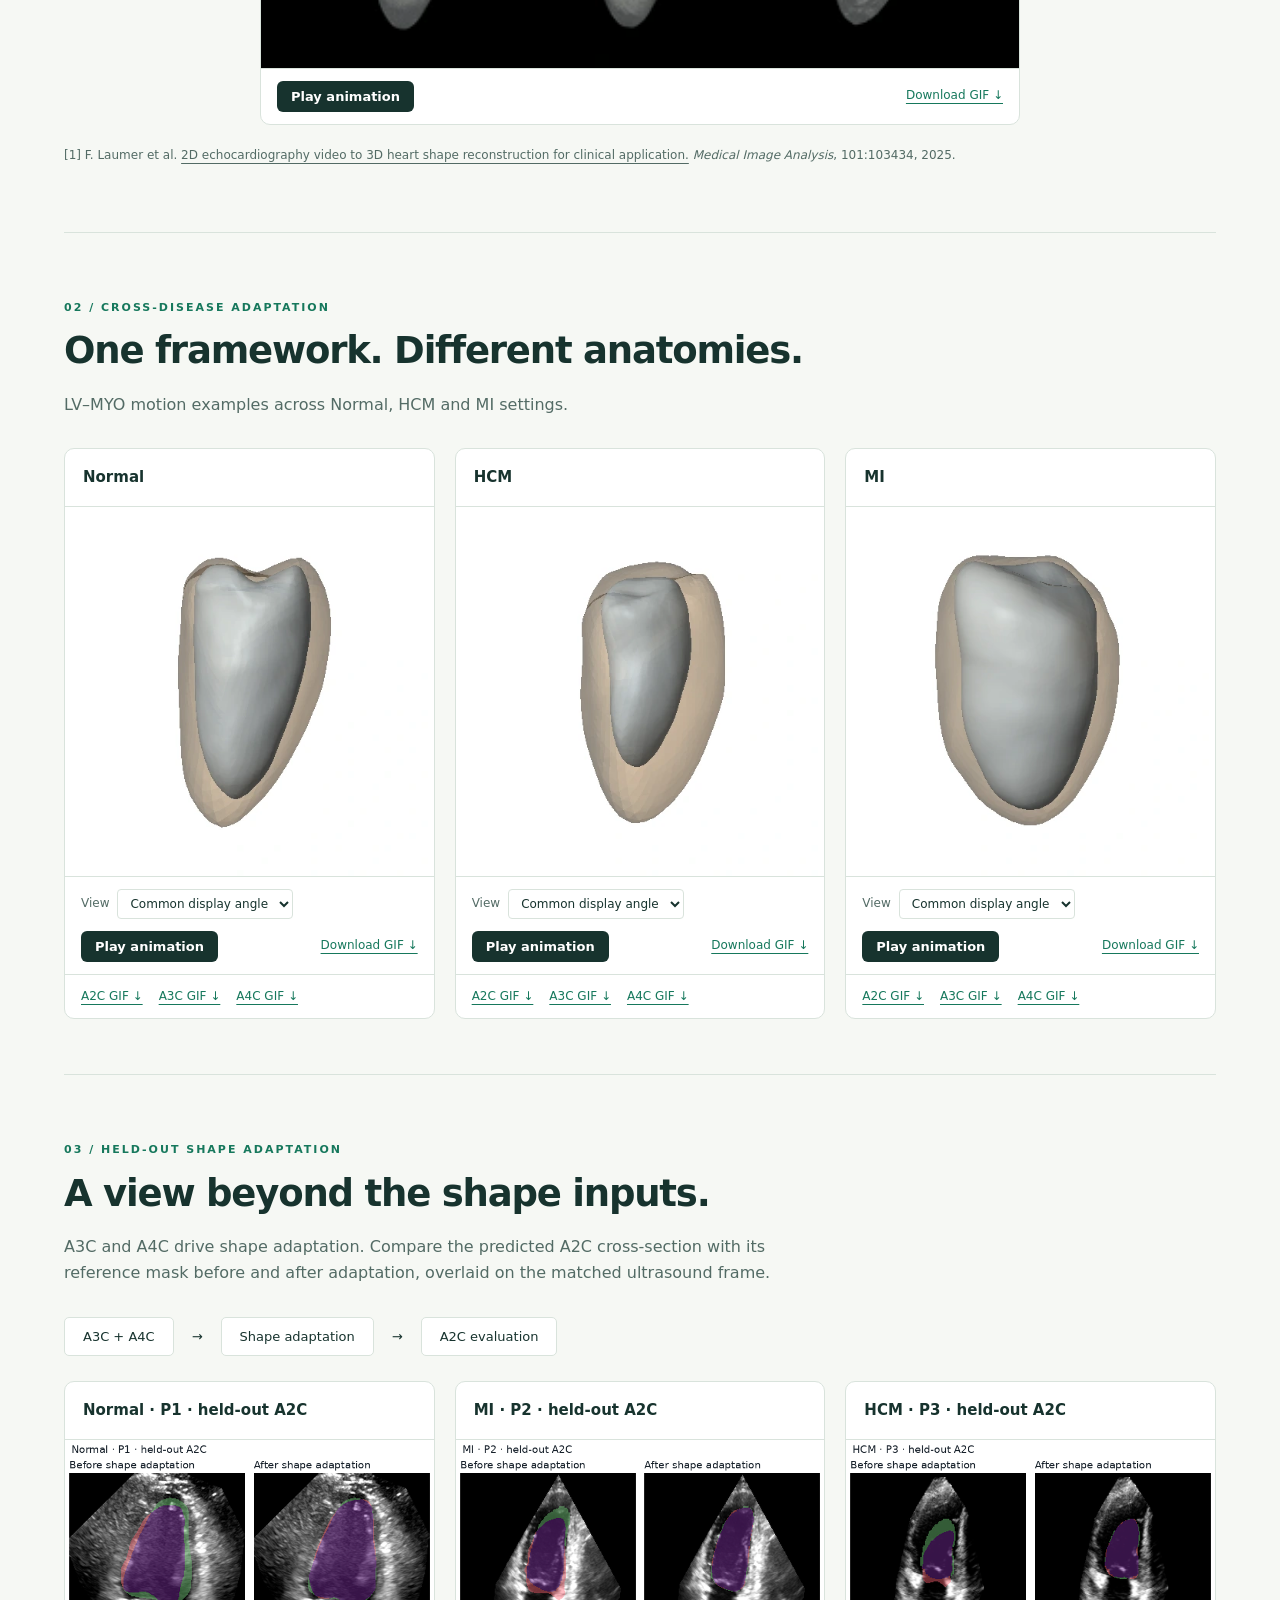
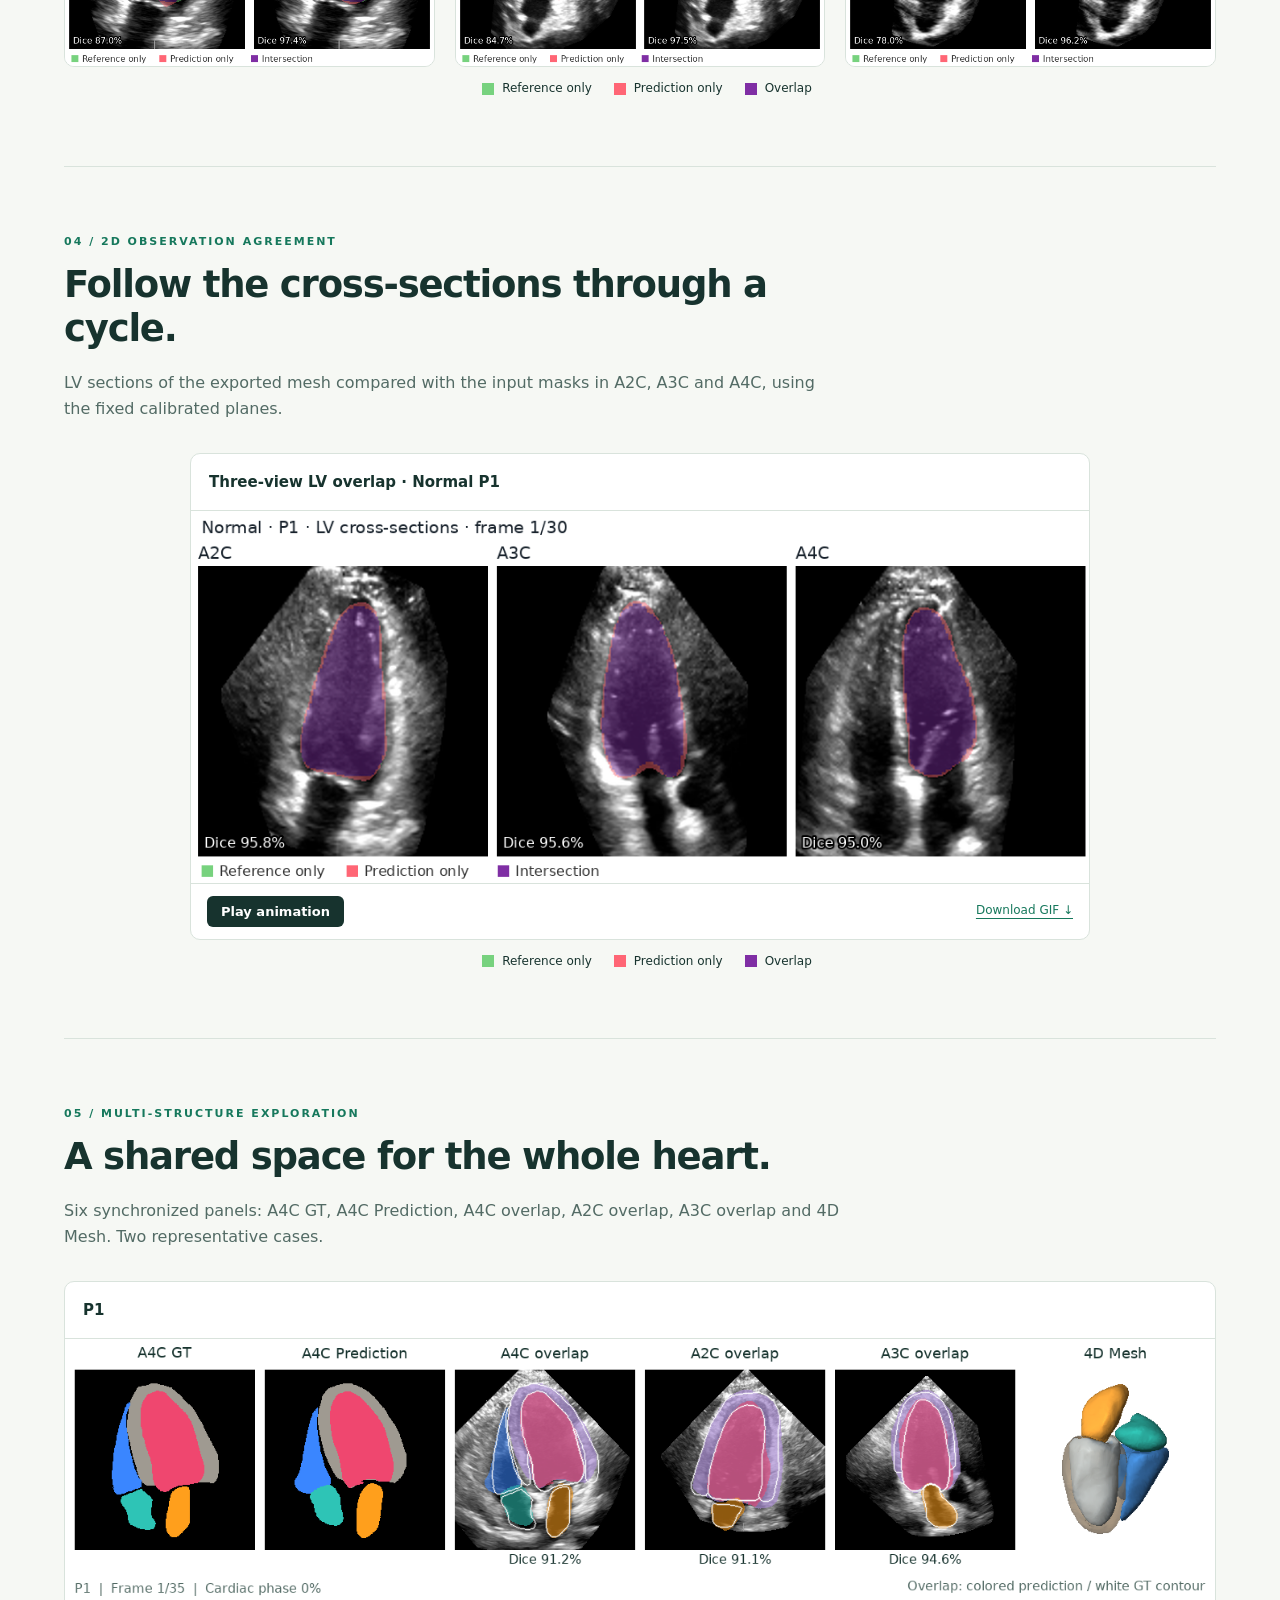
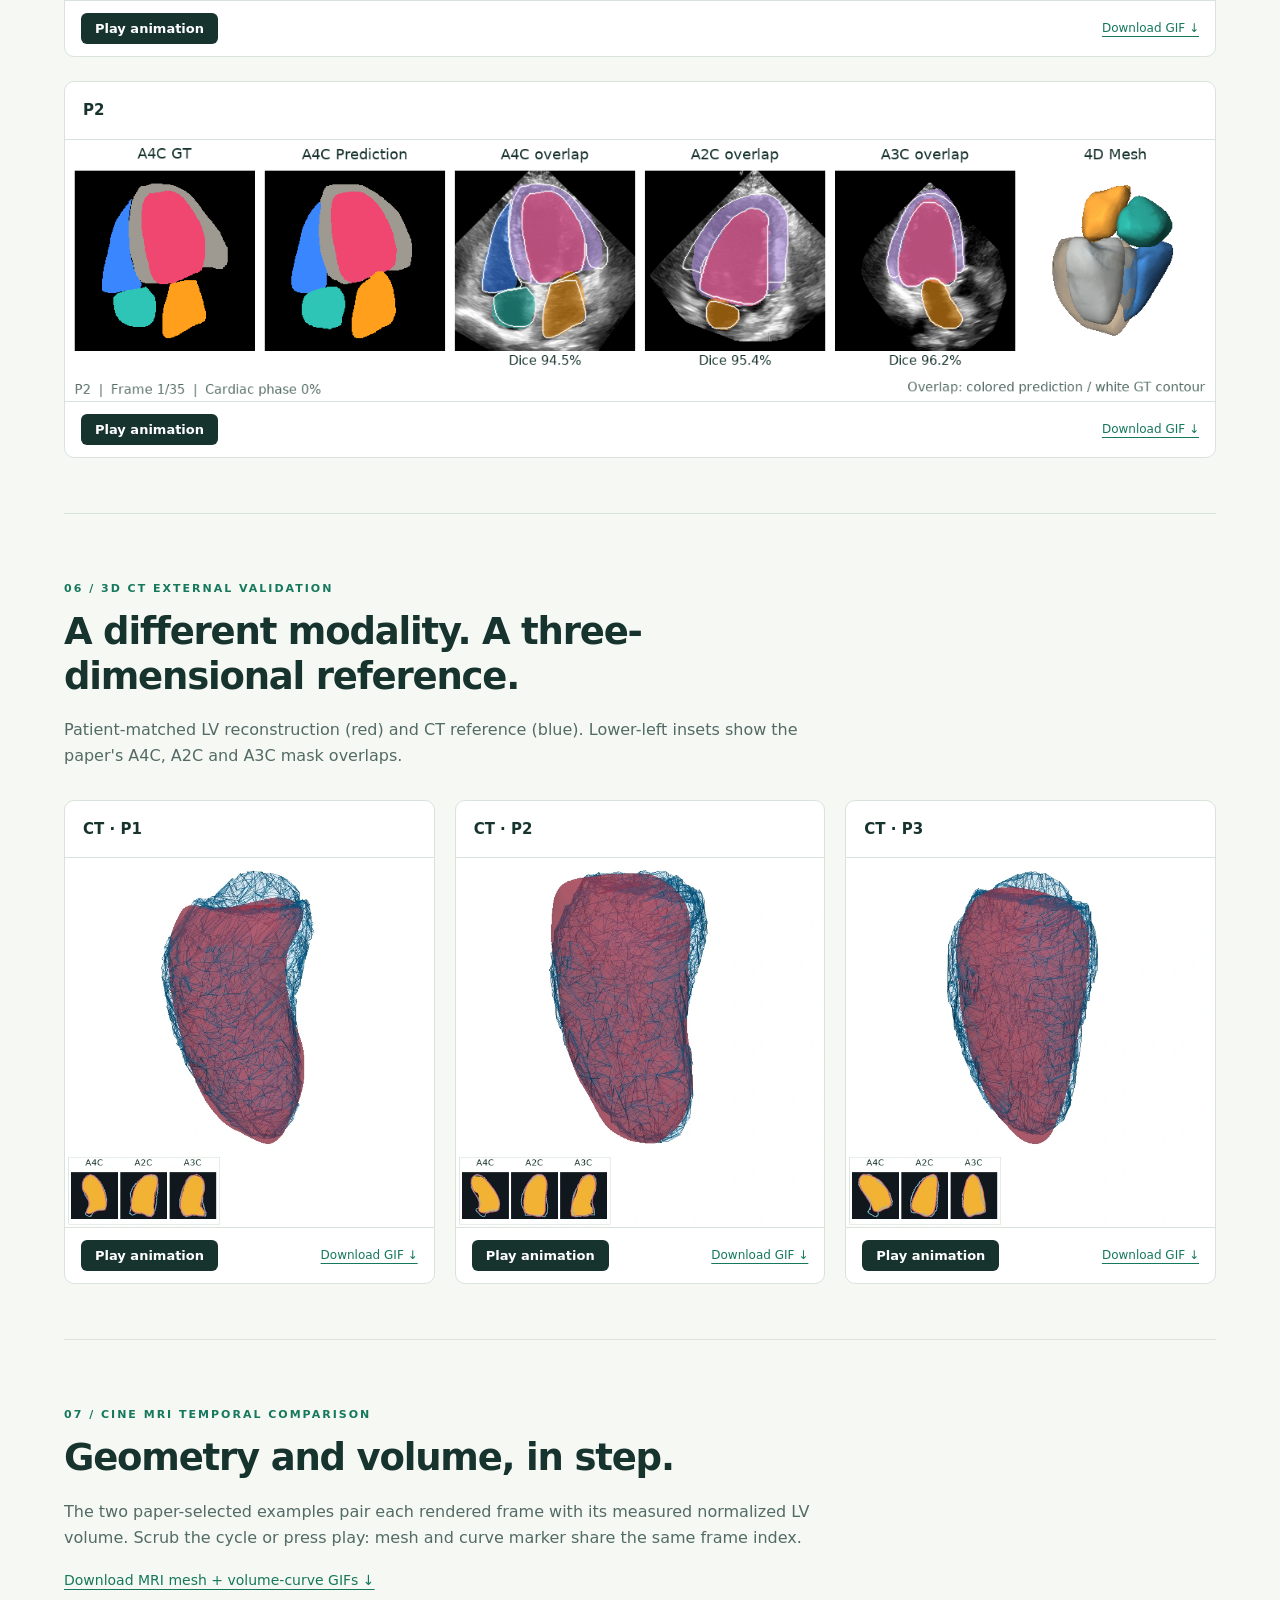
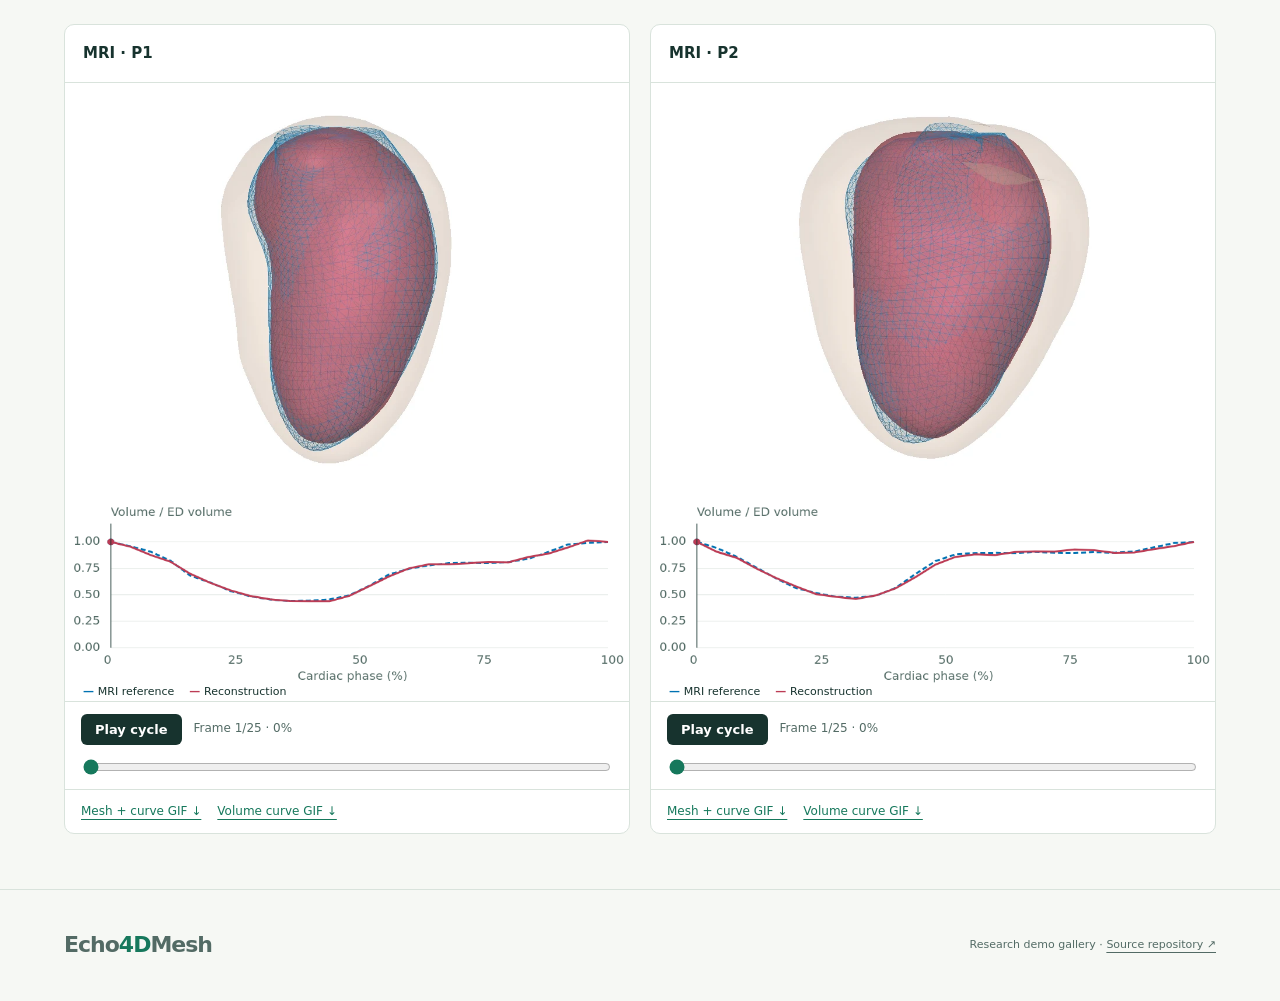
==== commit c4b461c8: "Fill LV-MYO seams in two GT display copies and remove section note" ====
--- a/docs/index.html
+++ b/docs/index.html
@@ -1,5 +1,5 @@
 <!doctype html>
-<html lang="en"><head><meta charset="utf-8"><meta name="viewport" content="width=device-width, initial-scale=1"><meta name="description" content="Echo4DMesh: from sparse 2D echo to dynamic 4D cardiac meshes. Research demonstrations from sparse-view masks."><title>From Sparse 2D Echo to Dynamic 4D Cardiac Meshes · Echo4DMesh</title><link rel="stylesheet" href="style.css?v=wholeheart-pair-20261106"><script defer src="data.js?v=wholeheart-pair-20261106"></script><script defer src="app.js?v=wholeheart-pair-20261106"></script></head>
+<html lang="en"><head><meta charset="utf-8"><meta name="viewport" content="width=device-width, initial-scale=1"><meta name="description" content="Echo4DMesh: from sparse 2D echo to dynamic 4D cardiac meshes. Research demonstrations from sparse-view masks."><title>From Sparse 2D Echo to Dynamic 4D Cardiac Meshes · Echo4DMesh</title><link rel="stylesheet" href="style.css?v=wholeheart-gtfilled-20261106"><script defer src="data.js?v=wholeheart-gtfilled-20261106"></script><script defer src="app.js?v=wholeheart-gtfilled-20261106"></script></head>
 <body><header><a class="brand" href="#">Echo<span>4D</span>Mesh</a><nav aria-label="Main navigation"><a href="#comparison">Comparison</a><a href="#clinical">Motion</a><a href="#overlap">Cross-sections</a><a href="#wholeheart">Whole heart</a><a href="#validation">Validation</a><a href="https://github.com/lya19971103/Echo4DMesh">GitHub ↗</a></nav></header>
 <main><section class="hero"><div><p class="eyebrow">RESEARCH DEMONSTRATIONS / CARDIAC RECONSTRUCTION</p><h1>From sparse 2D echo<br>To dynamic <em>4D cardiac meshes.</em></h1><p class="intro">Explore patient-specific cardiac surfaces, cross-sectional agreement, and paired CT and cine MRI comparisons.</p><a class="button" href="#comparison">Explore the reconstructions ↓</a></div><figure class="hero-media"><img src="assets/normal-01.webp" alt="Reconstructed LV within its epicardial envelope"><figcaption>Left ventricle + epicardial envelope<span>4D / surface geometry</span></figcaption></figure></section>
 <div class="project-links" aria-label="Lab and contact"><a href="https://digitalheartlab.com/">Lab ↗</a><span>Contact: <a href="mailto:liuyanan@nus.edu.cn">liuyanan@nus.edu.cn</a></span></div>
@@ -7,7 +7,7 @@
 <section id="clinical"><div class="section-head"><p class="eyebrow">02 / CROSS-DISEASE ADAPTATION</p><h2>One framework. Different anatomies.</h2><p>LV–MYO motion examples across Normal, HCM and MI settings.</p></div><div id="clinical-grid" class="grid three"></div></section>
 <section id="heldout"><div class="section-head"><p class="eyebrow">03 / HELD-OUT SHAPE ADAPTATION</p><h2>A view beyond the shape inputs.</h2><p>A3C and A4C drive shape adaptation. Compare the predicted A2C cross-section with its reference mask before and after adaptation, overlaid on the matched ultrasound frame.</p></div><div class="protocol"><span>A3C + A4C</span><span aria-hidden="true">→</span><span>Shape adaptation</span><span aria-hidden="true">→</span><span>A2C evaluation</span></div><div id="heldout-grid" class="grid three"></div><p class="legend"><i class="green"></i>Reference only <i class="red"></i>Prediction only <i class="purple"></i>Overlap</p></section>
 <section id="overlap"><div class="section-head"><p class="eyebrow">04 / 2D OBSERVATION AGREEMENT</p><h2>Follow the cross-sections through a cycle.</h2><p>LV sections of the exported mesh compared with the input masks in A2C, A3C and A4C, using the fixed calibrated planes.</p></div><div id="overlap-player" class="wide"></div><p class="legend"><i class="green"></i>Reference only <i class="red"></i>Prediction only <i class="purple"></i>Overlap</p></section>
-<section id="wholeheart"><div class="section-head"><p class="eyebrow">05 / MULTI-STRUCTURE EXPLORATION</p><h2>A shared space for the whole heart.</h2><p>Six synchronized panels: A4C GT, A4C Prediction, A4C overlap, A2C overlap, A3C overlap and 4D Mesh. Two representative cases.</p><p class="note">Colored regions show predicted structures; white contours show GT. Each animation retains all 35 output frames. On small screens, swipe horizontally to view all six columns.</p></div><div id="wholeheart-grid" class="grid wholeheart-sequences"></div></section>
+<section id="wholeheart"><div class="section-head"><p class="eyebrow">05 / MULTI-STRUCTURE EXPLORATION</p><h2>A shared space for the whole heart.</h2><p>Six synchronized panels: A4C GT, A4C Prediction, A4C overlap, A2C overlap, A3C overlap and 4D Mesh. Two representative cases.</p></div><div id="wholeheart-grid" class="grid wholeheart-sequences"></div></section>
 <section id="validation"><div class="section-head"><p class="eyebrow">06 / 3D CT EXTERNAL VALIDATION</p><h2>A different modality. A three-dimensional reference.</h2><p>Patient-matched LV reconstruction (red) and CT reference (blue). Lower-left insets show the paper's A4C, A2C and A3C mask overlaps.</p></div><div id="ct-grid" class="grid three"></div></section>
 <section id="mri"><div class="section-head"><p class="eyebrow">07 / CINE MRI TEMPORAL COMPARISON</p><h2>Geometry and volume, in step.</h2><p>The two paper-selected examples pair each rendered frame with its measured normalized LV volume. Scrub the cycle or press play: mesh and curve marker share the same frame index.</p><a class="download-link" href="assets/MRI_mesh_and_volume_GIFs.zip" download>Download MRI mesh + volume-curve GIFs ↓</a></div><div id="mri-grid" class="grid two"></div></section>
 </main>
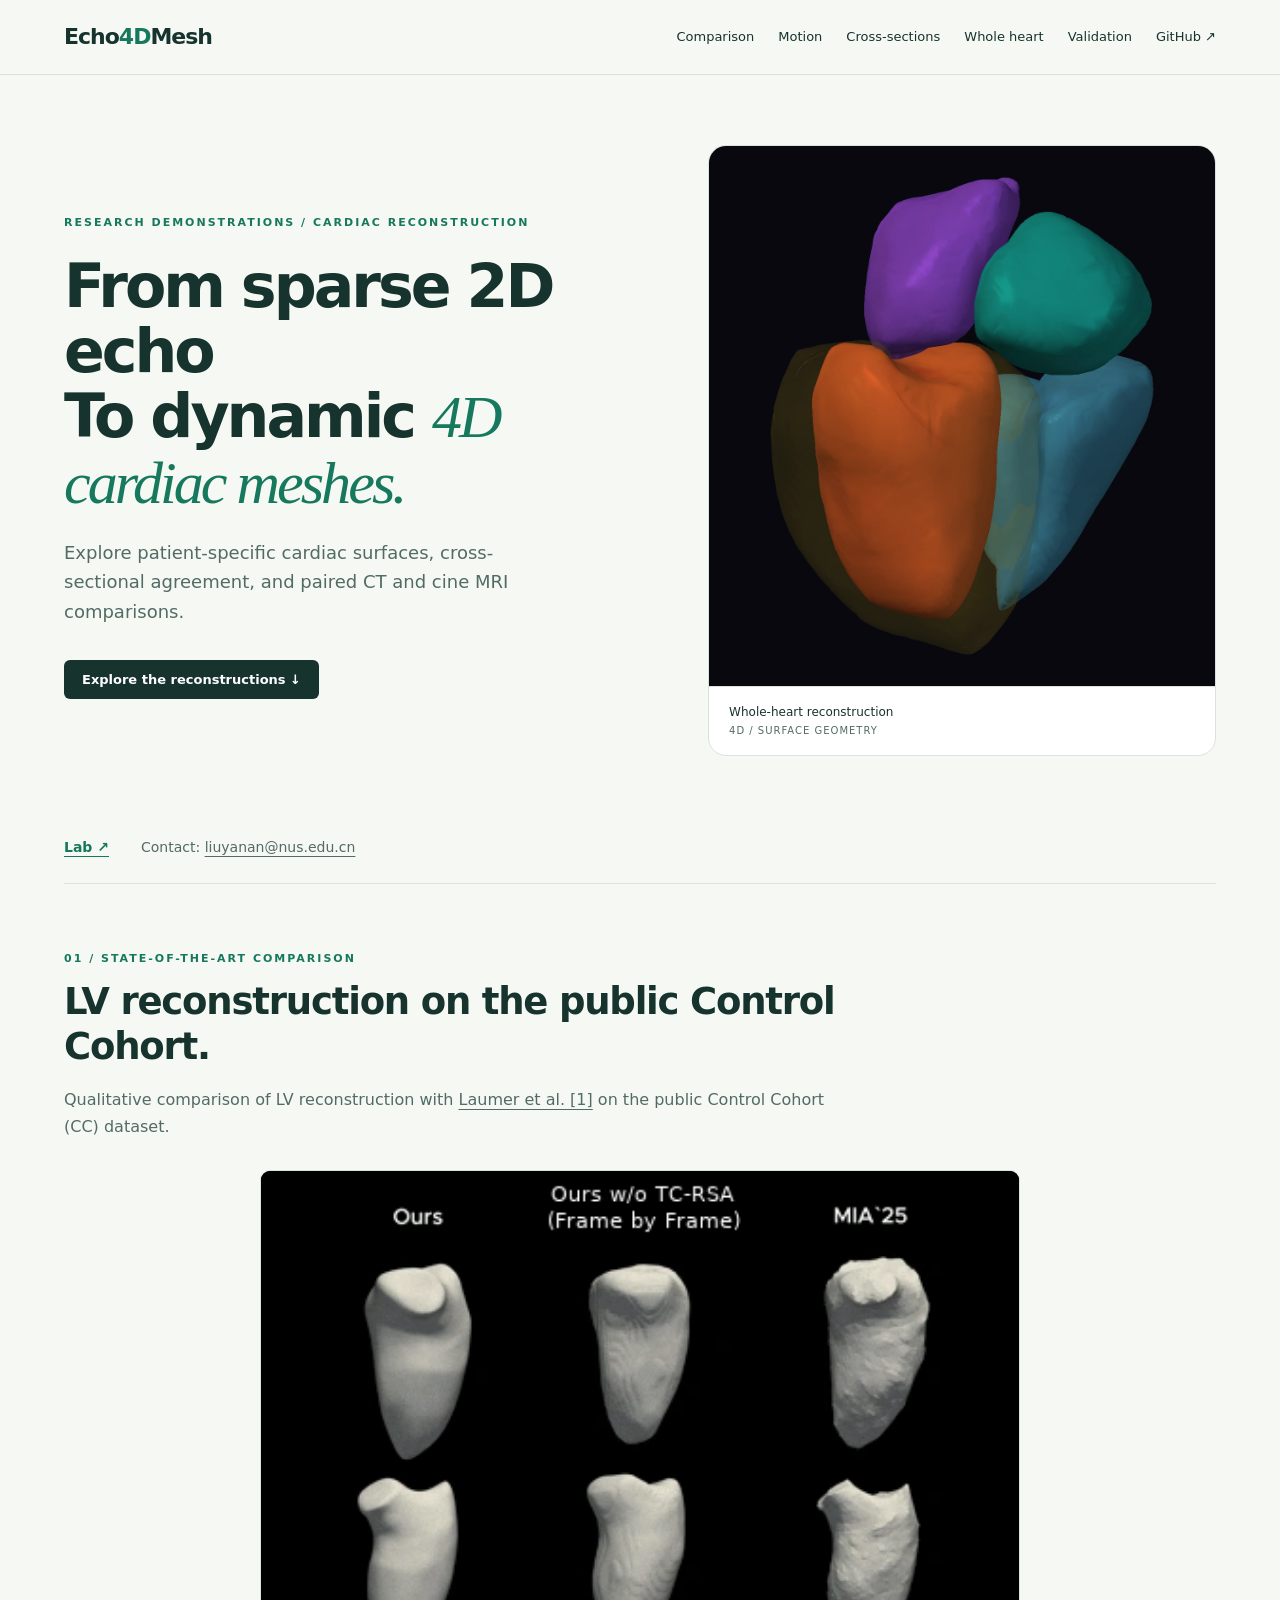
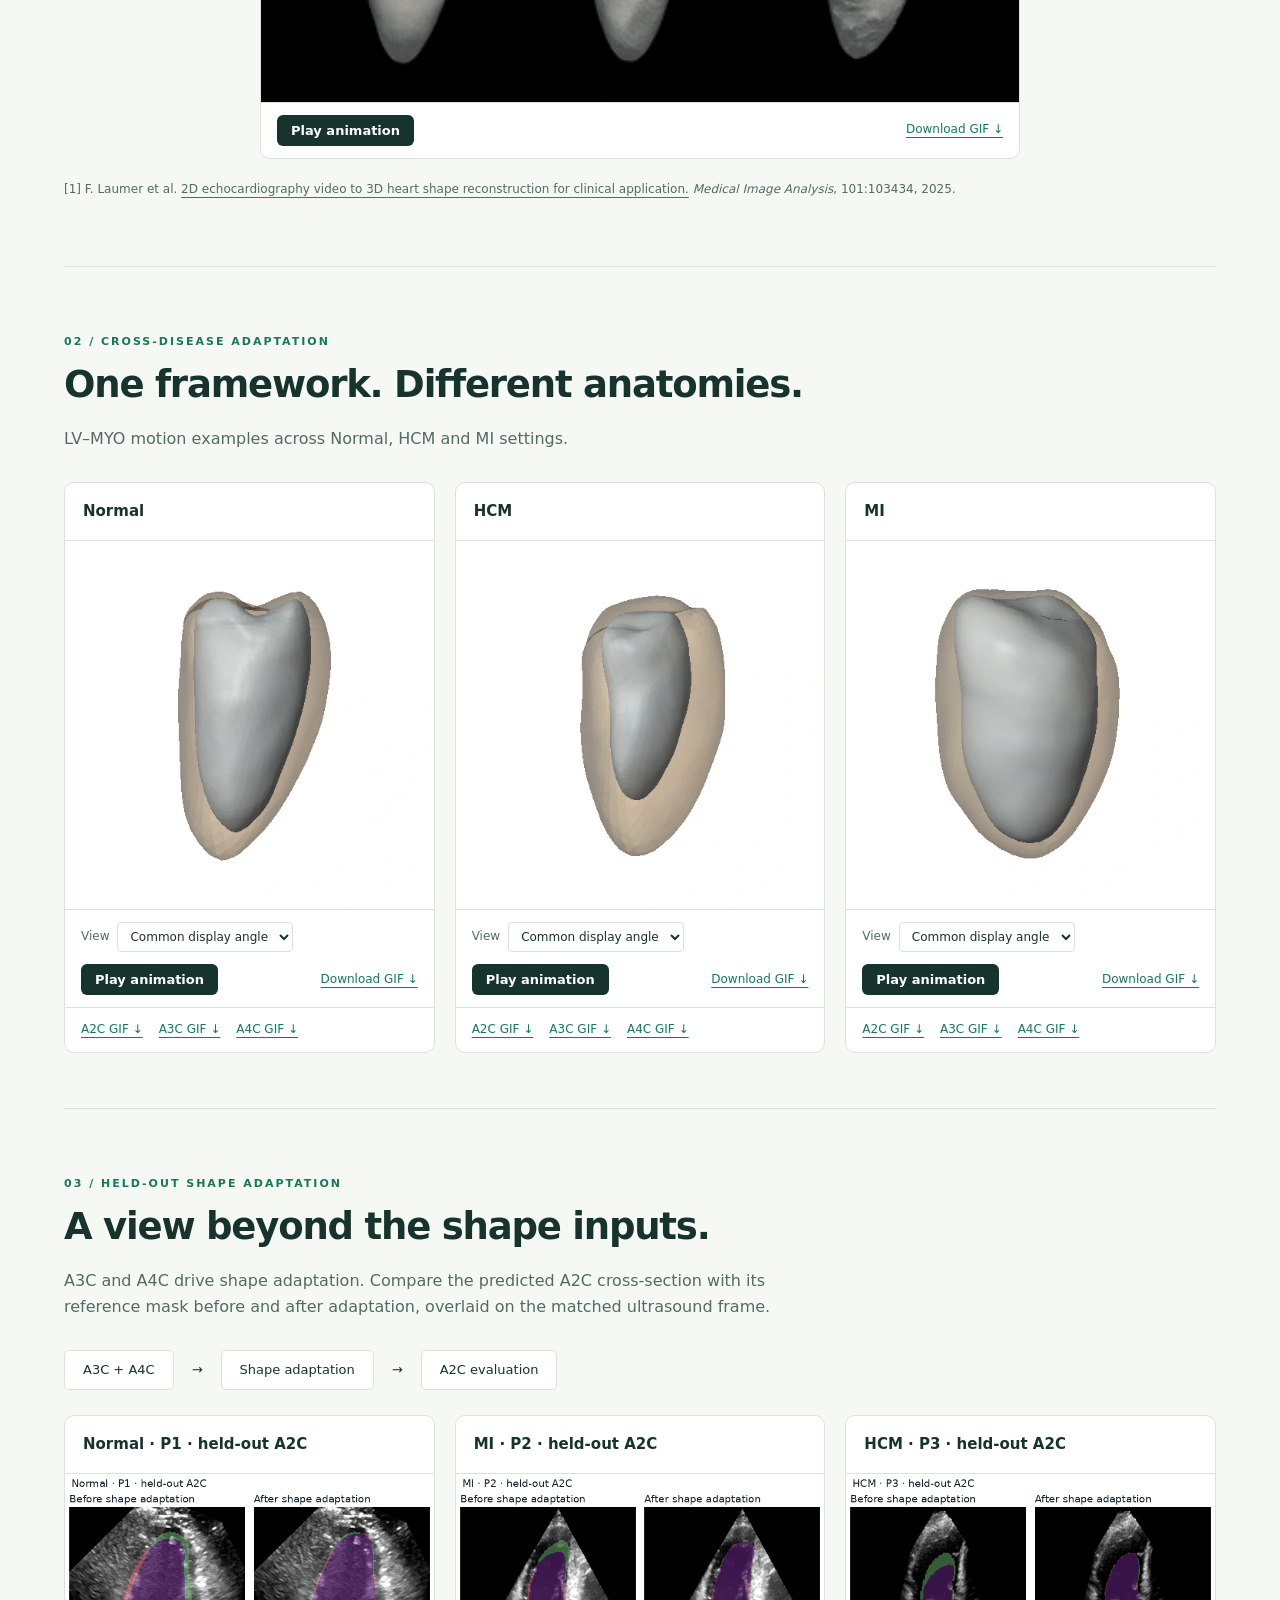
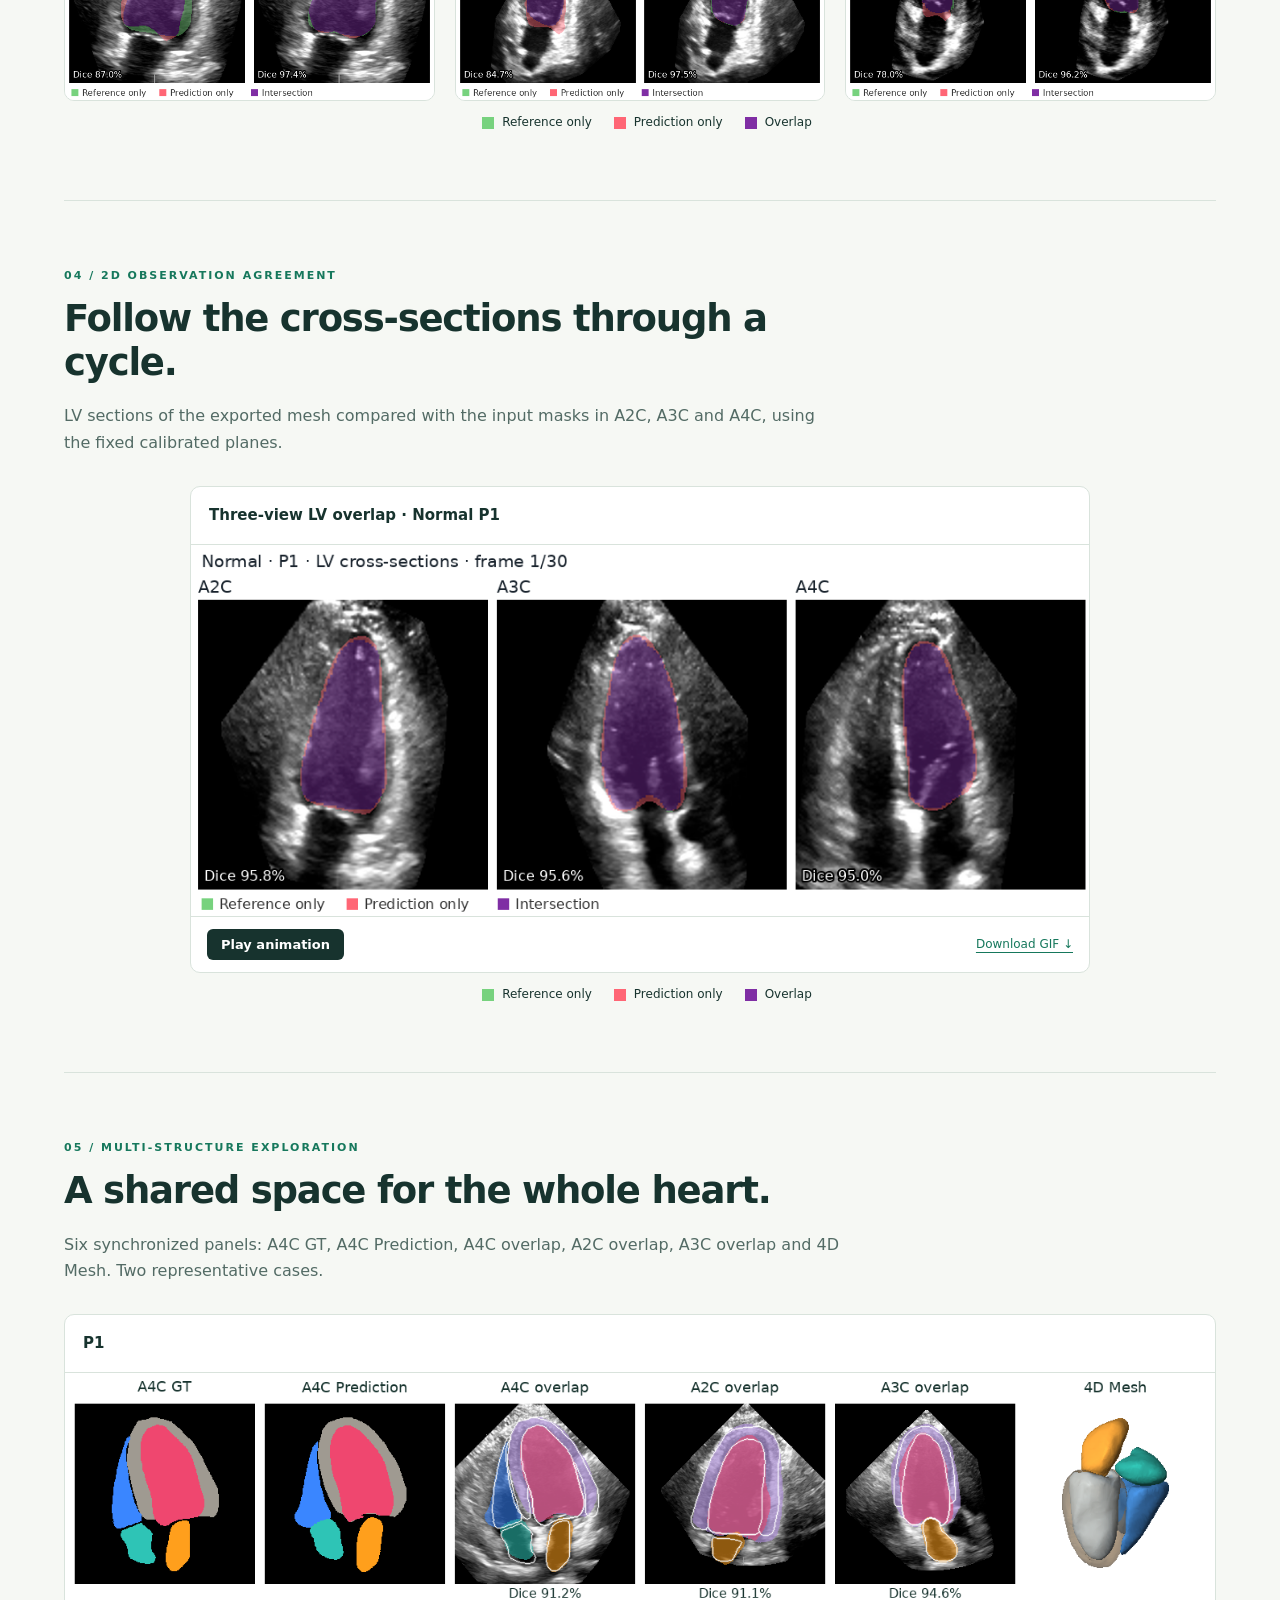
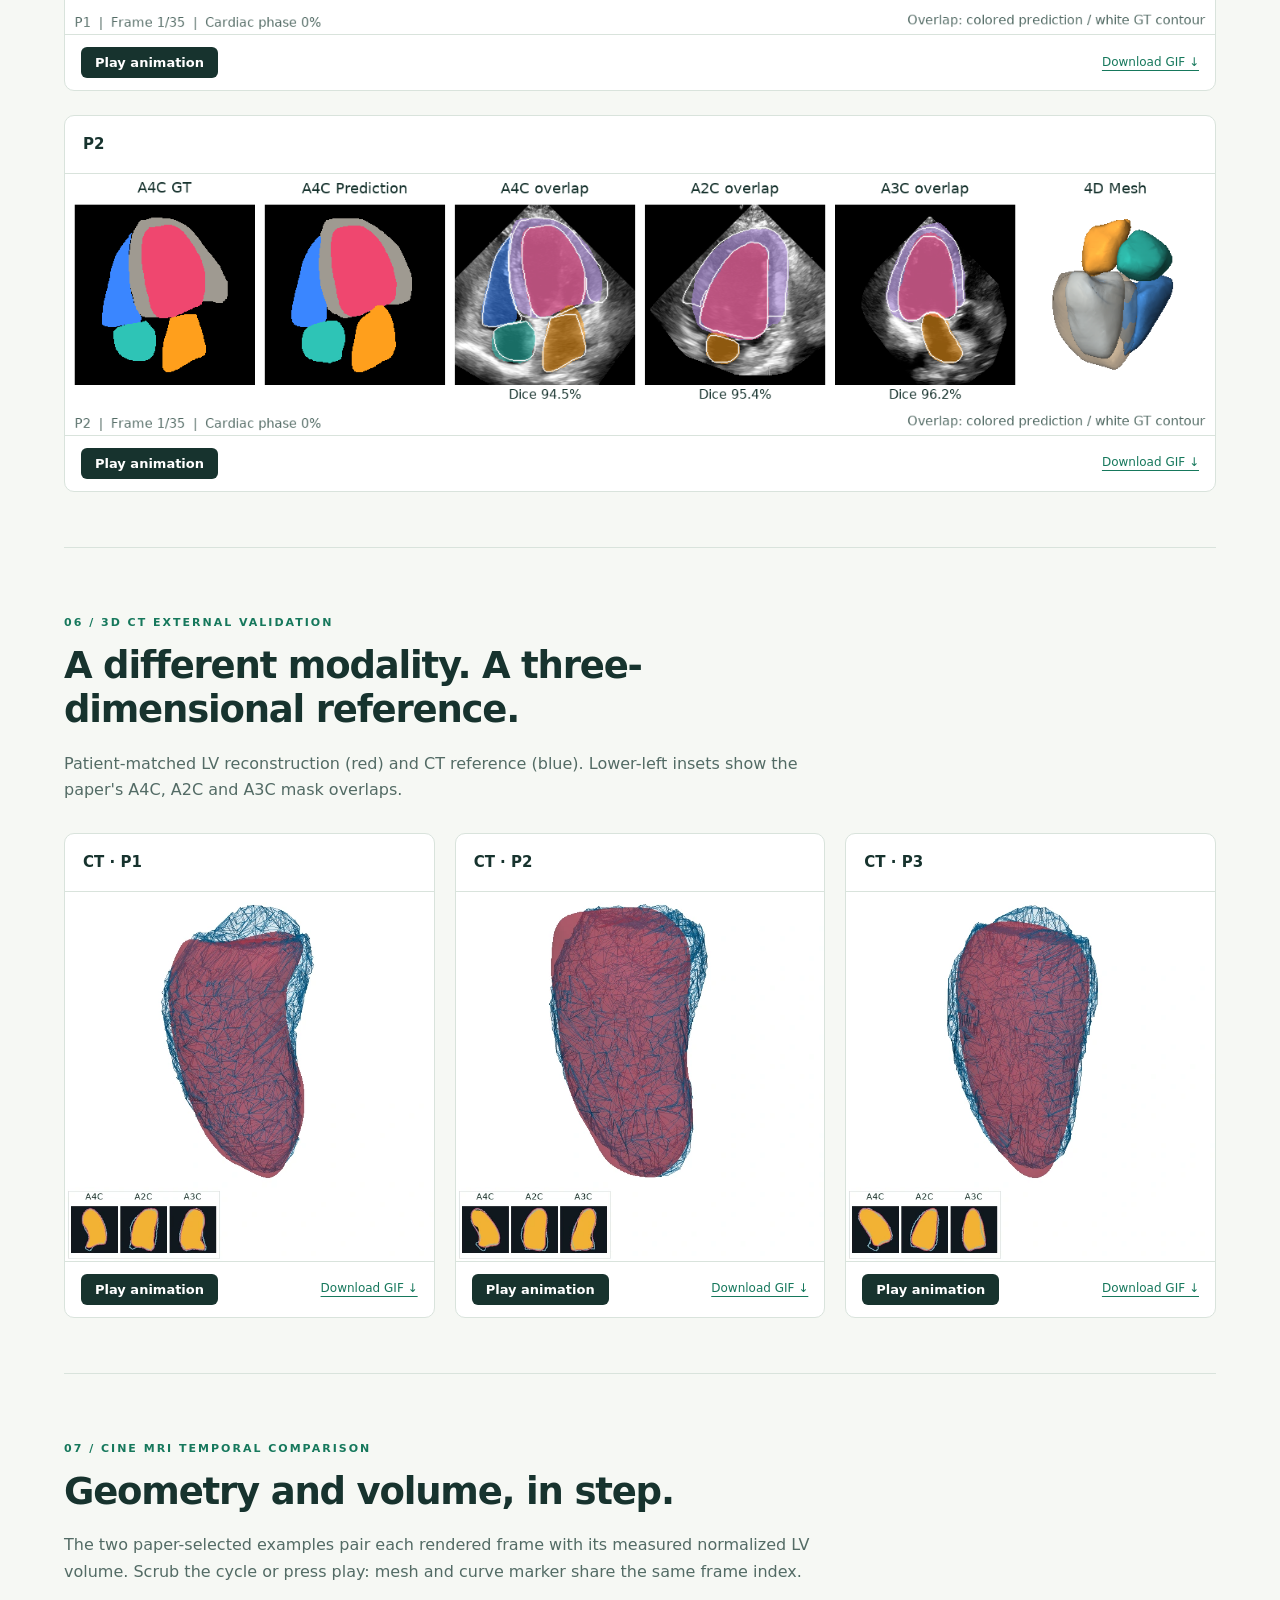
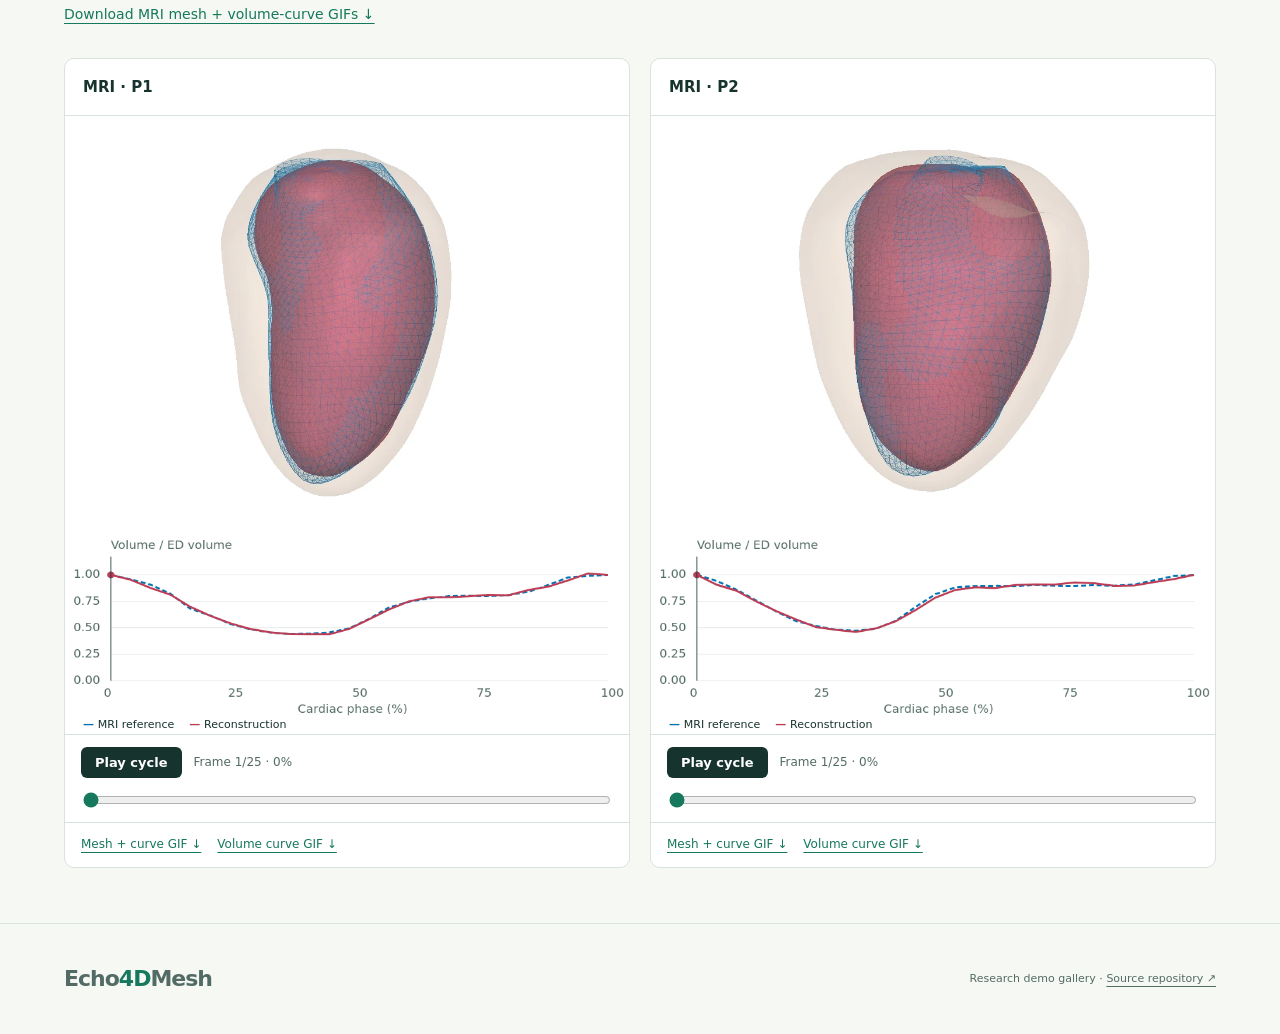
==== commit 48ca418b: "Use dark translucent whole-heart project cover" ====
--- a/docs/index.html
+++ b/docs/index.html
@@ -1,7 +1,7 @@
 <!doctype html>
 <html lang="en"><head><meta charset="utf-8"><meta name="viewport" content="width=device-width, initial-scale=1"><meta name="description" content="Echo4DMesh: from sparse 2D echo to dynamic 4D cardiac meshes. Research demonstrations from sparse-view masks."><title>From Sparse 2D Echo to Dynamic 4D Cardiac Meshes · Echo4DMesh</title><link rel="stylesheet" href="style.css?v=wholeheart-gtfilled-20261106"><script defer src="data.js?v=wholeheart-gtfilled-20261106"></script><script defer src="app.js?v=wholeheart-gtfilled-20261106"></script></head>
 <body><header><a class="brand" href="#">Echo<span>4D</span>Mesh</a><nav aria-label="Main navigation"><a href="#comparison">Comparison</a><a href="#clinical">Motion</a><a href="#overlap">Cross-sections</a><a href="#wholeheart">Whole heart</a><a href="#validation">Validation</a><a href="https://github.com/lya19971103/Echo4DMesh">GitHub ↗</a></nav></header>
-<main><section class="hero"><div><p class="eyebrow">RESEARCH DEMONSTRATIONS / CARDIAC RECONSTRUCTION</p><h1>From sparse 2D echo<br>To dynamic <em>4D cardiac meshes.</em></h1><p class="intro">Explore patient-specific cardiac surfaces, cross-sectional agreement, and paired CT and cine MRI comparisons.</p><a class="button" href="#comparison">Explore the reconstructions ↓</a></div><figure class="hero-media"><img src="assets/normal-01.webp" alt="Reconstructed LV within its epicardial envelope"><figcaption>Left ventricle + epicardial envelope<span>4D / surface geometry</span></figcaption></figure></section>
+<main><section class="hero"><div><p class="eyebrow">RESEARCH DEMONSTRATIONS / CARDIAC RECONSTRUCTION</p><h1>From sparse 2D echo<br>To dynamic <em>4D cardiac meshes.</em></h1><p class="intro">Explore patient-specific cardiac surfaces, cross-sectional agreement, and paired CT and cine MRI comparisons.</p><a class="button" href="#comparison">Explore the reconstructions ↓</a></div><figure class="hero-media"><img src="assets/wholeheart-cover.webp" alt="Whole-heart reconstruction with translucent colored surfaces on a dark background"><figcaption>Whole-heart reconstruction<span>4D / surface geometry</span></figcaption></figure></section>
 <div class="project-links" aria-label="Lab and contact"><a href="https://digitalheartlab.com/">Lab ↗</a><span>Contact: <a href="mailto:liuyanan@nus.edu.cn">liuyanan@nus.edu.cn</a></span></div>
 <section id="comparison"><div class="section-head"><p class="eyebrow">01 / STATE-OF-THE-ART COMPARISON</p><h2>LV reconstruction on the public Control Cohort.</h2><p>Qualitative comparison of LV reconstruction with <a href="#ref-mia25">Laumer et al. [1]</a> on the public Control Cohort (CC) dataset.</p></div><div id="comparison-player" class="comparison-block"></div><p class="note" id="ref-mia25">[1] F. Laumer et al. <a href="https://doi.org/10.1016/j.media.2024.103434">2D echocardiography video to 3D heart shape reconstruction for clinical application.</a> <em>Medical Image Analysis</em>, 101:103434, 2025.</p></section>
 <section id="clinical"><div class="section-head"><p class="eyebrow">02 / CROSS-DISEASE ADAPTATION</p><h2>One framework. Different anatomies.</h2><p>LV–MYO motion examples across Normal, HCM and MI settings.</p></div><div id="clinical-grid" class="grid three"></div></section>
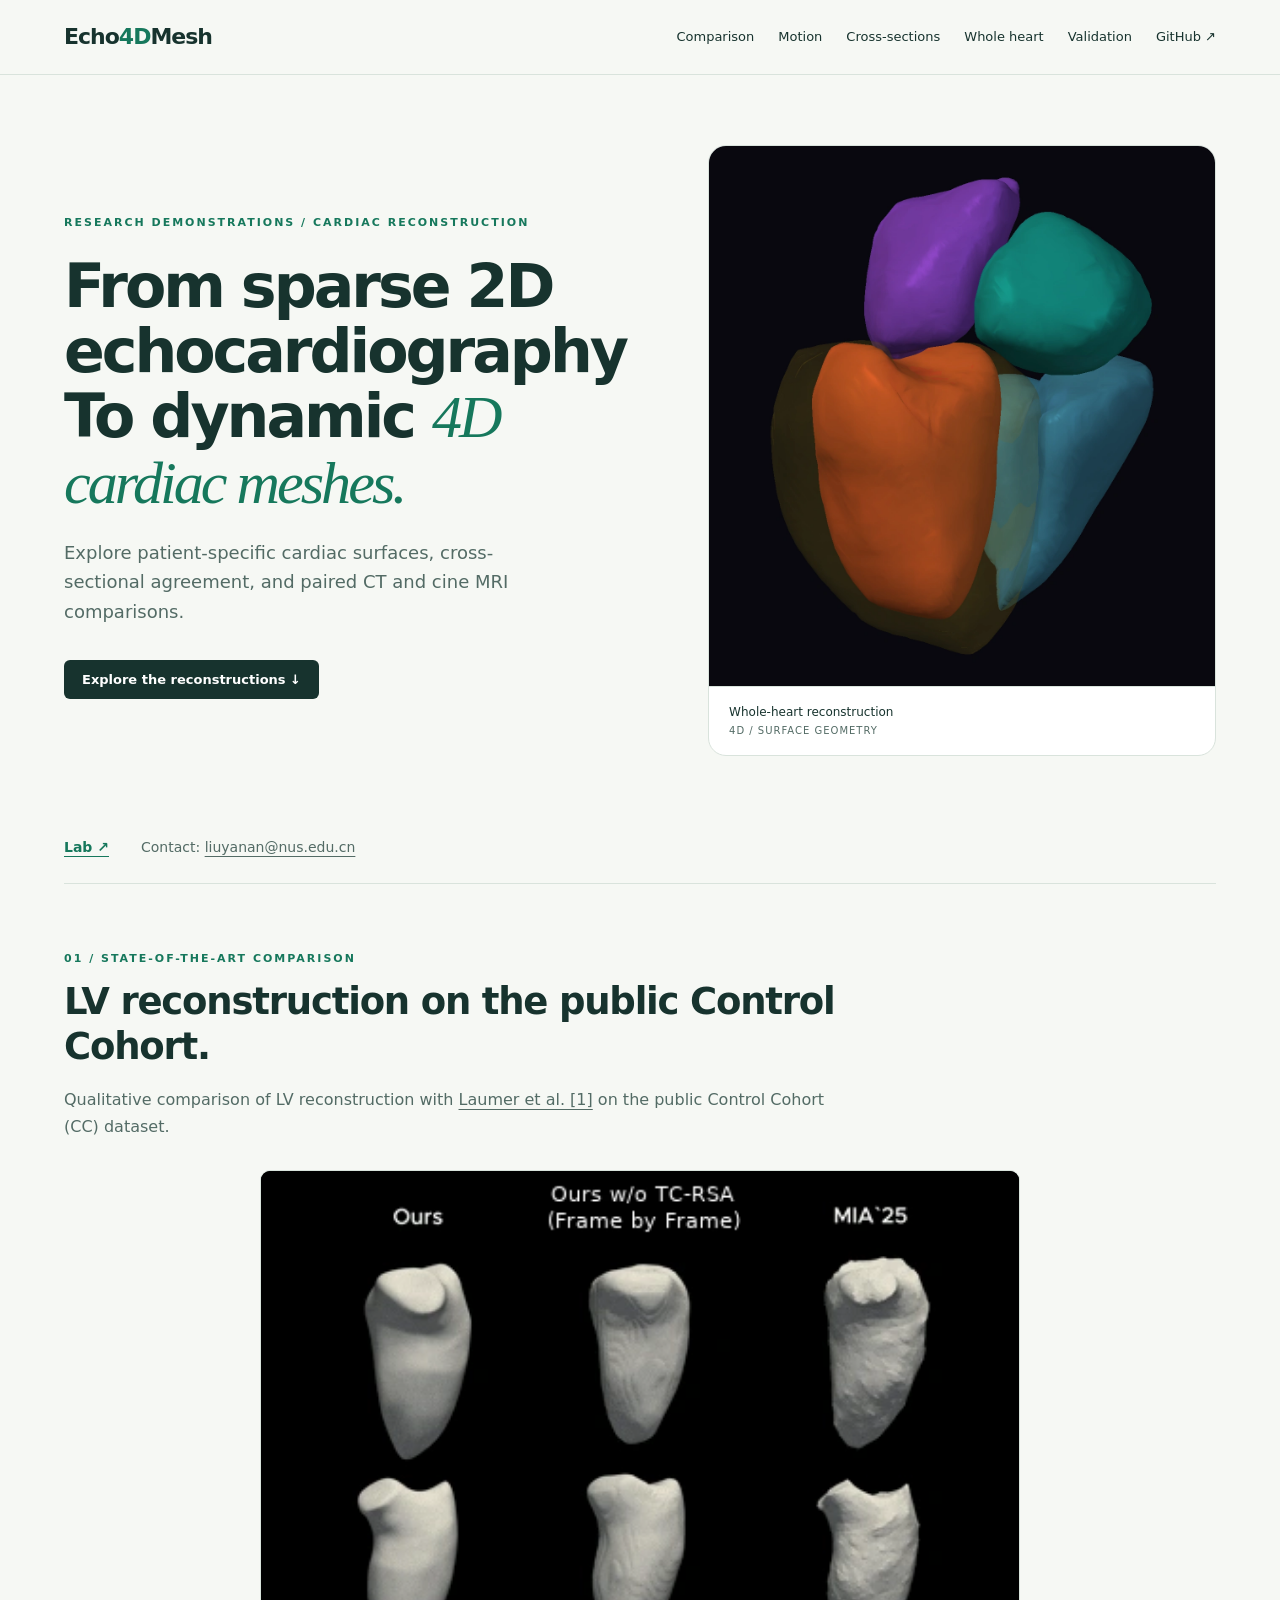
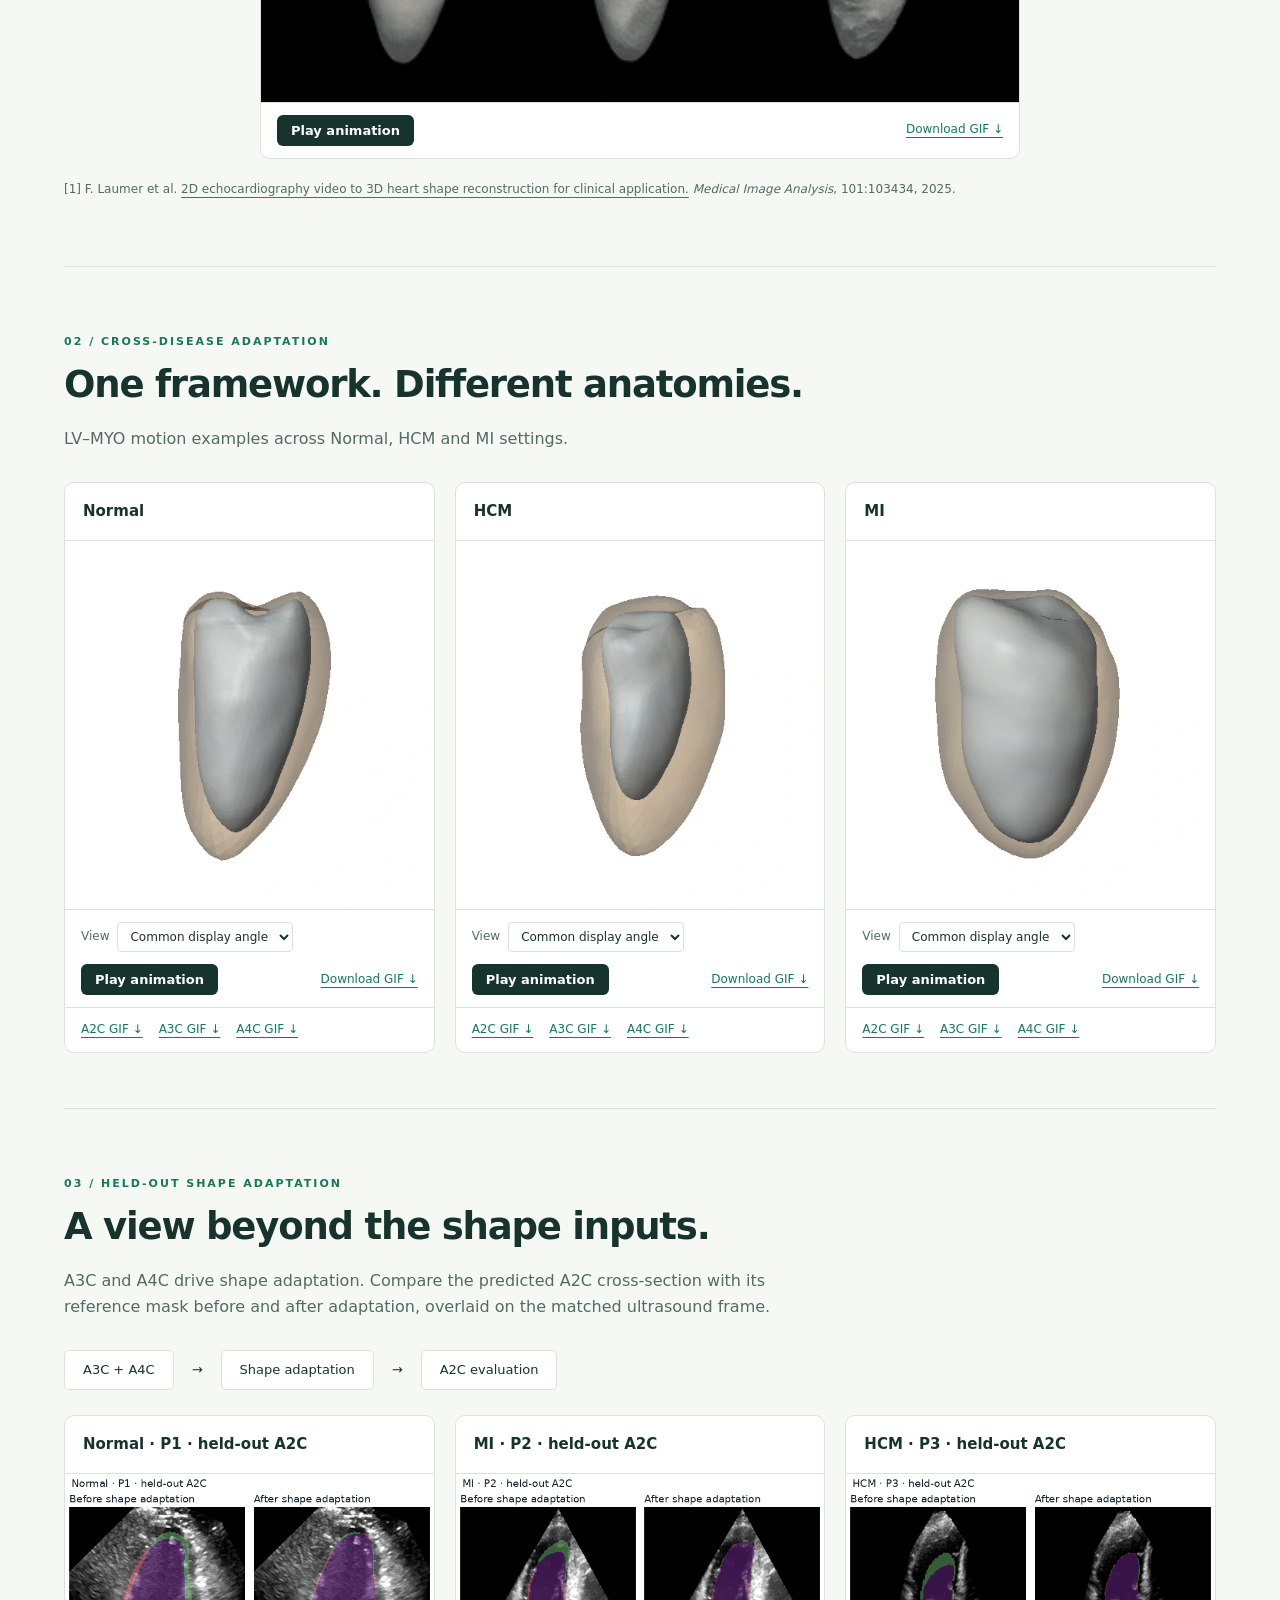
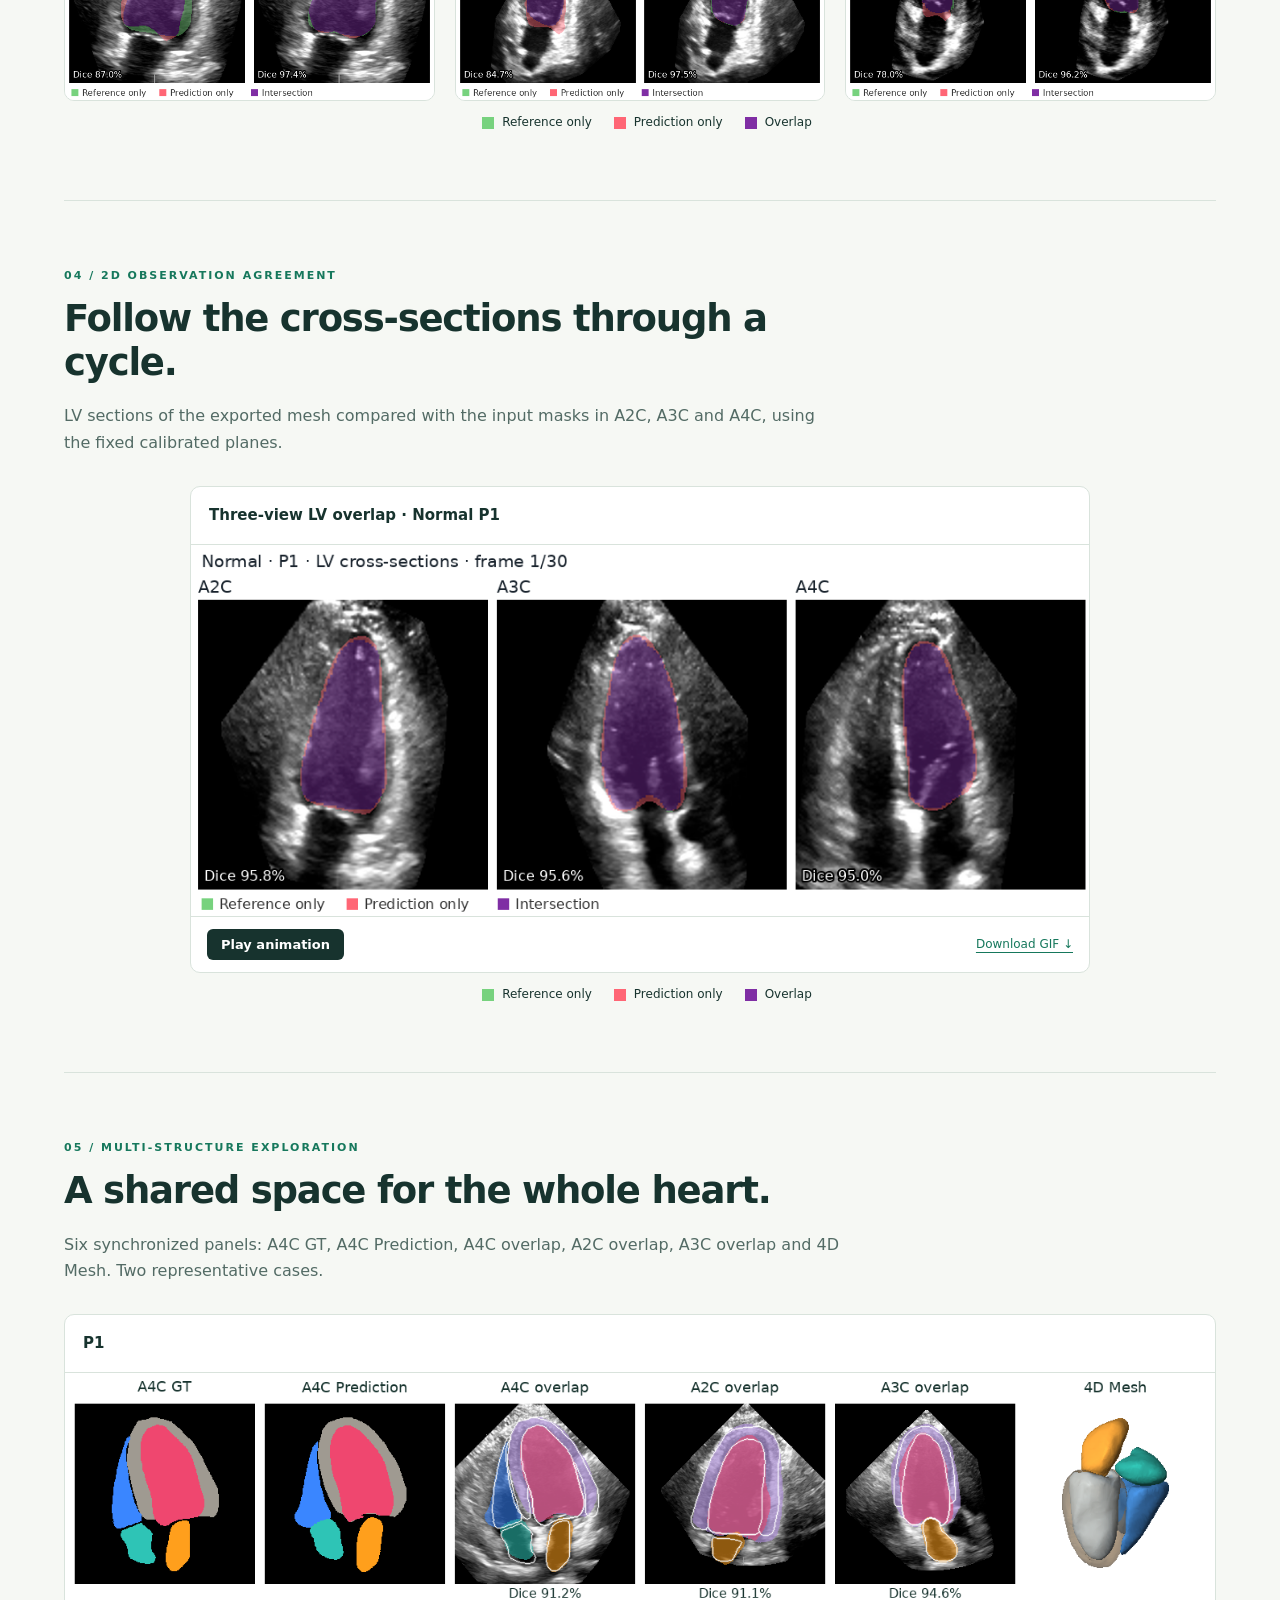
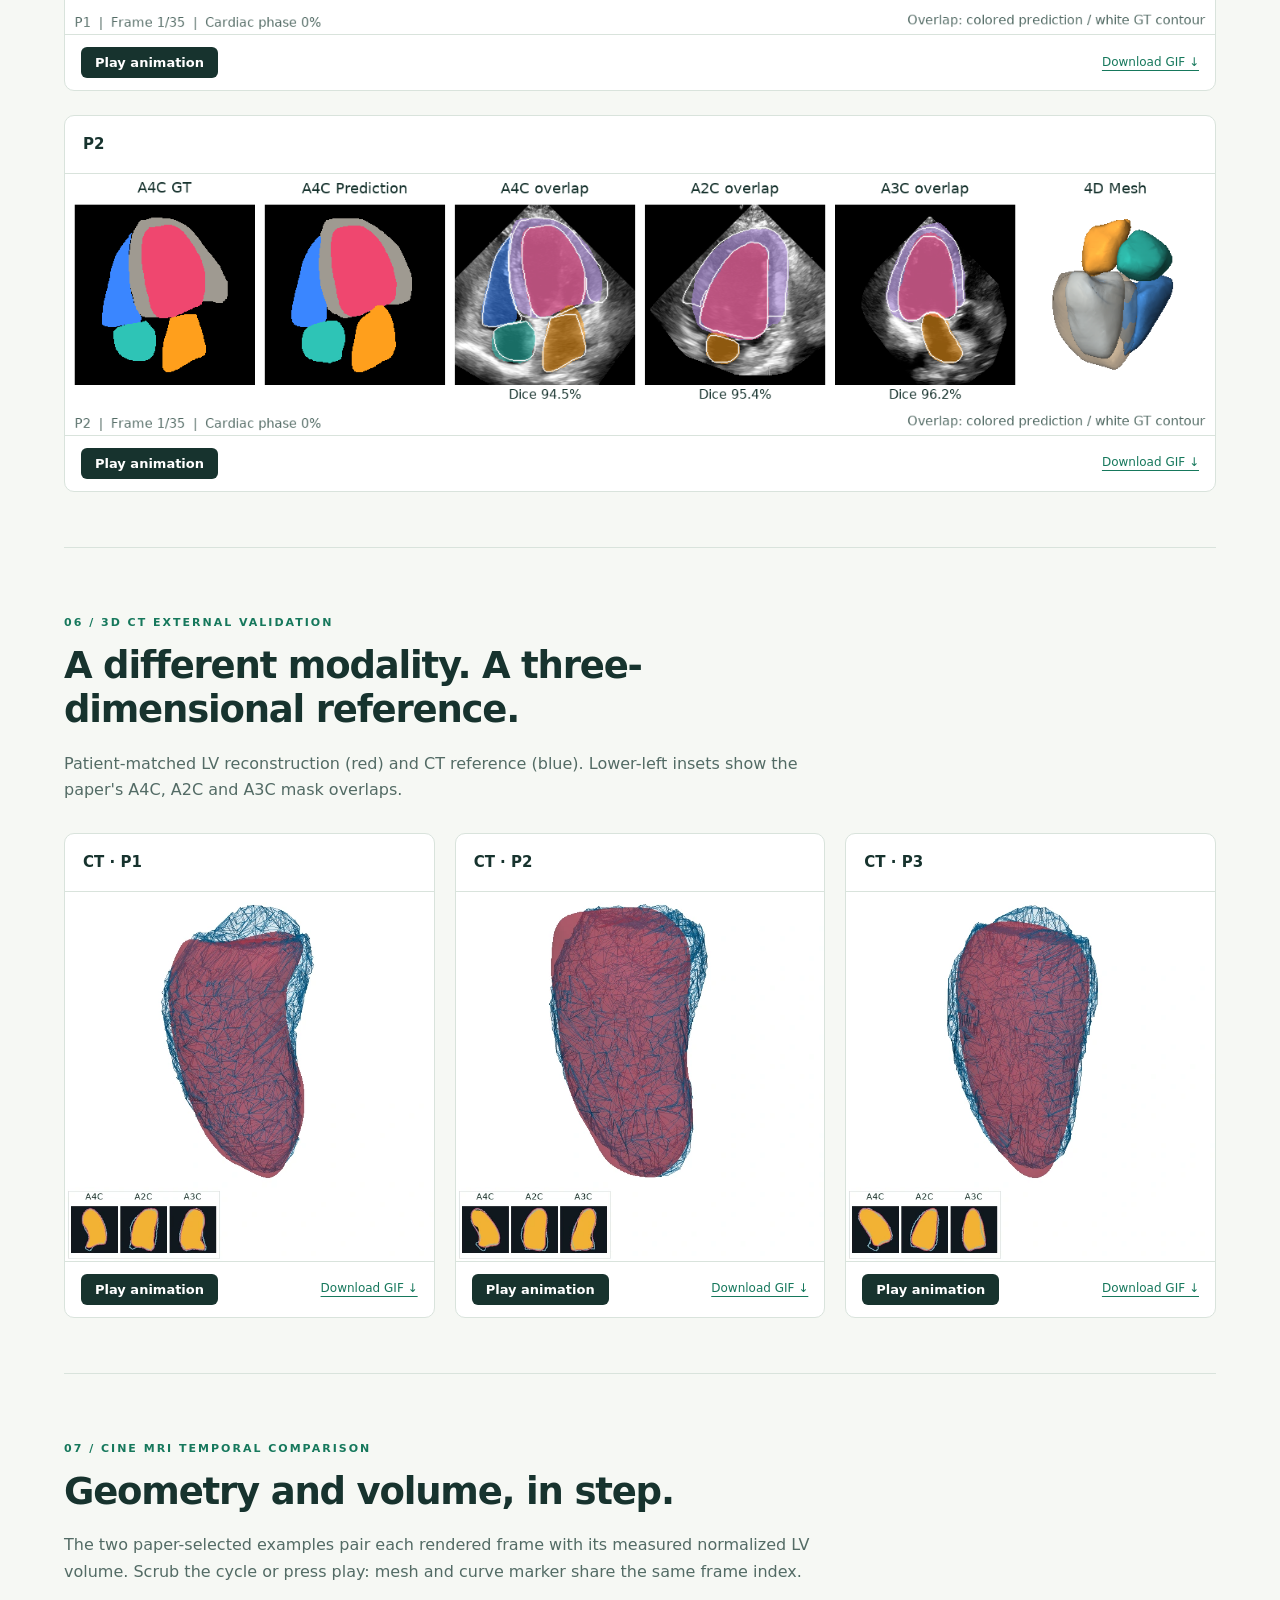
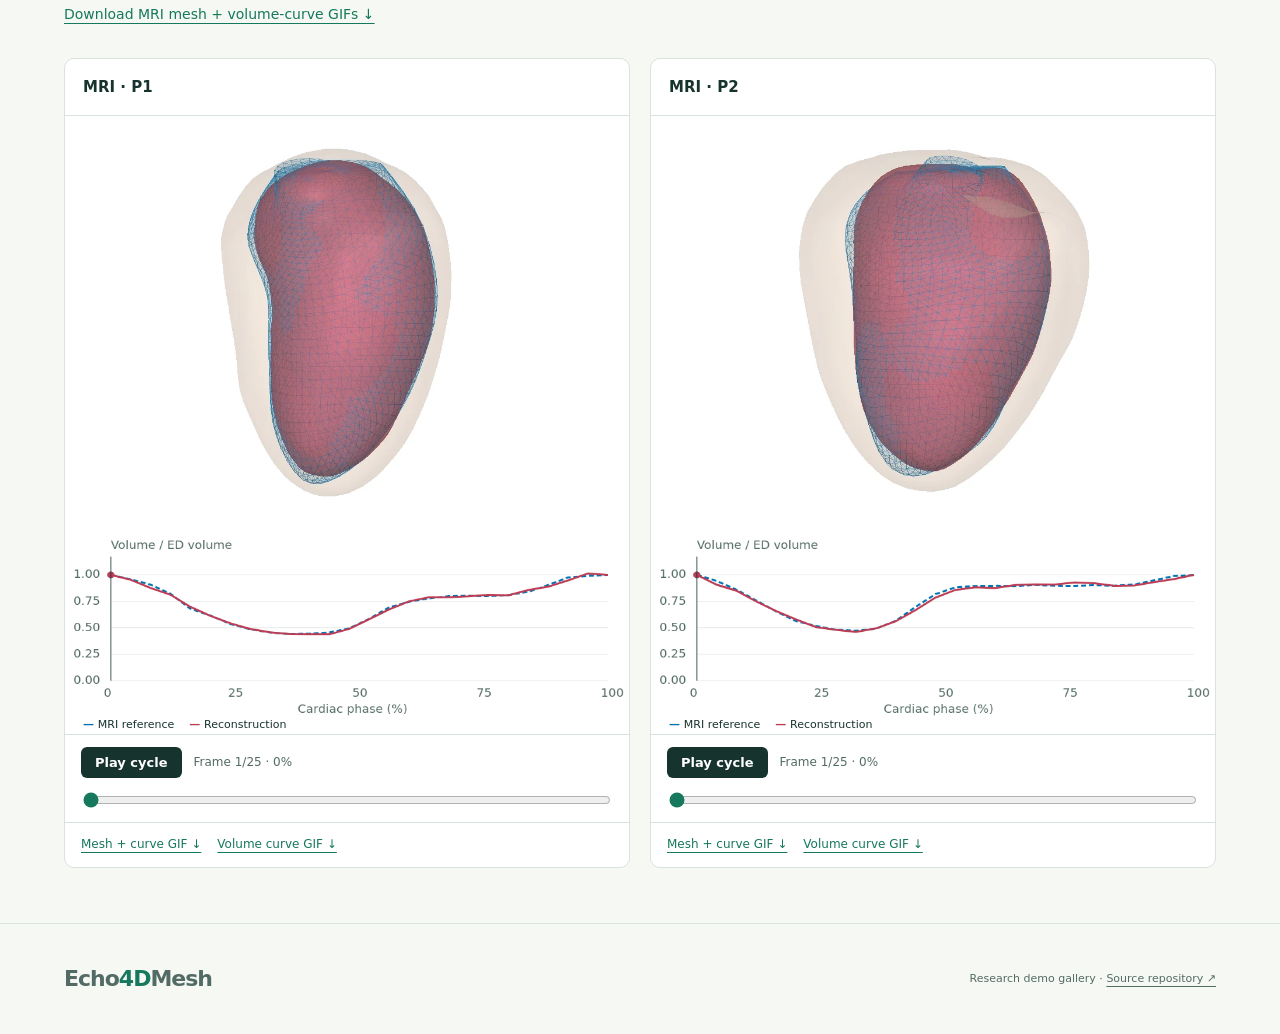
==== commit 121f6e25: "Spell out echocardiography in project title" ====
--- a/docs/index.html
+++ b/docs/index.html
@@ -1,7 +1,7 @@
 <!doctype html>
-<html lang="en"><head><meta charset="utf-8"><meta name="viewport" content="width=device-width, initial-scale=1"><meta name="description" content="Echo4DMesh: from sparse 2D echo to dynamic 4D cardiac meshes. Research demonstrations from sparse-view masks."><title>From Sparse 2D Echo to Dynamic 4D Cardiac Meshes · Echo4DMesh</title><link rel="stylesheet" href="style.css?v=wholeheart-gtfilled-20261106"><script defer src="data.js?v=wholeheart-gtfilled-20261106"></script><script defer src="app.js?v=wholeheart-gtfilled-20261106"></script></head>
+<html lang="en"><head><meta charset="utf-8"><meta name="viewport" content="width=device-width, initial-scale=1"><meta name="description" content="Echo4DMesh: from sparse 2D echocardiography to dynamic 4D cardiac meshes. Research demonstrations from sparse-view masks."><title>From Sparse 2D Echocardiography to Dynamic 4D Cardiac Meshes · Echo4DMesh</title><link rel="stylesheet" href="style.css?v=wholeheart-gtfilled-20261106"><script defer src="data.js?v=wholeheart-gtfilled-20261106"></script><script defer src="app.js?v=wholeheart-gtfilled-20261106"></script></head>
 <body><header><a class="brand" href="#">Echo<span>4D</span>Mesh</a><nav aria-label="Main navigation"><a href="#comparison">Comparison</a><a href="#clinical">Motion</a><a href="#overlap">Cross-sections</a><a href="#wholeheart">Whole heart</a><a href="#validation">Validation</a><a href="https://github.com/lya19971103/Echo4DMesh">GitHub ↗</a></nav></header>
-<main><section class="hero"><div><p class="eyebrow">RESEARCH DEMONSTRATIONS / CARDIAC RECONSTRUCTION</p><h1>From sparse 2D echo<br>To dynamic <em>4D cardiac meshes.</em></h1><p class="intro">Explore patient-specific cardiac surfaces, cross-sectional agreement, and paired CT and cine MRI comparisons.</p><a class="button" href="#comparison">Explore the reconstructions ↓</a></div><figure class="hero-media"><img src="assets/wholeheart-cover.webp" alt="Whole-heart reconstruction with translucent colored surfaces on a dark background"><figcaption>Whole-heart reconstruction<span>4D / surface geometry</span></figcaption></figure></section>
+<main><section class="hero"><div><p class="eyebrow">RESEARCH DEMONSTRATIONS / CARDIAC RECONSTRUCTION</p><h1>From sparse 2D echocardiography<br>To dynamic <em>4D cardiac meshes.</em></h1><p class="intro">Explore patient-specific cardiac surfaces, cross-sectional agreement, and paired CT and cine MRI comparisons.</p><a class="button" href="#comparison">Explore the reconstructions ↓</a></div><figure class="hero-media"><img src="assets/wholeheart-cover.webp" alt="Whole-heart reconstruction with translucent colored surfaces on a dark background"><figcaption>Whole-heart reconstruction<span>4D / surface geometry</span></figcaption></figure></section>
 <div class="project-links" aria-label="Lab and contact"><a href="https://digitalheartlab.com/">Lab ↗</a><span>Contact: <a href="mailto:liuyanan@nus.edu.cn">liuyanan@nus.edu.cn</a></span></div>
 <section id="comparison"><div class="section-head"><p class="eyebrow">01 / STATE-OF-THE-ART COMPARISON</p><h2>LV reconstruction on the public Control Cohort.</h2><p>Qualitative comparison of LV reconstruction with <a href="#ref-mia25">Laumer et al. [1]</a> on the public Control Cohort (CC) dataset.</p></div><div id="comparison-player" class="comparison-block"></div><p class="note" id="ref-mia25">[1] F. Laumer et al. <a href="https://doi.org/10.1016/j.media.2024.103434">2D echocardiography video to 3D heart shape reconstruction for clinical application.</a> <em>Medical Image Analysis</em>, 101:103434, 2025.</p></section>
 <section id="clinical"><div class="section-head"><p class="eyebrow">02 / CROSS-DISEASE ADAPTATION</p><h2>One framework. Different anatomies.</h2><p>LV–MYO motion examples across Normal, HCM and MI settings.</p></div><div id="clinical-grid" class="grid three"></div></section>
